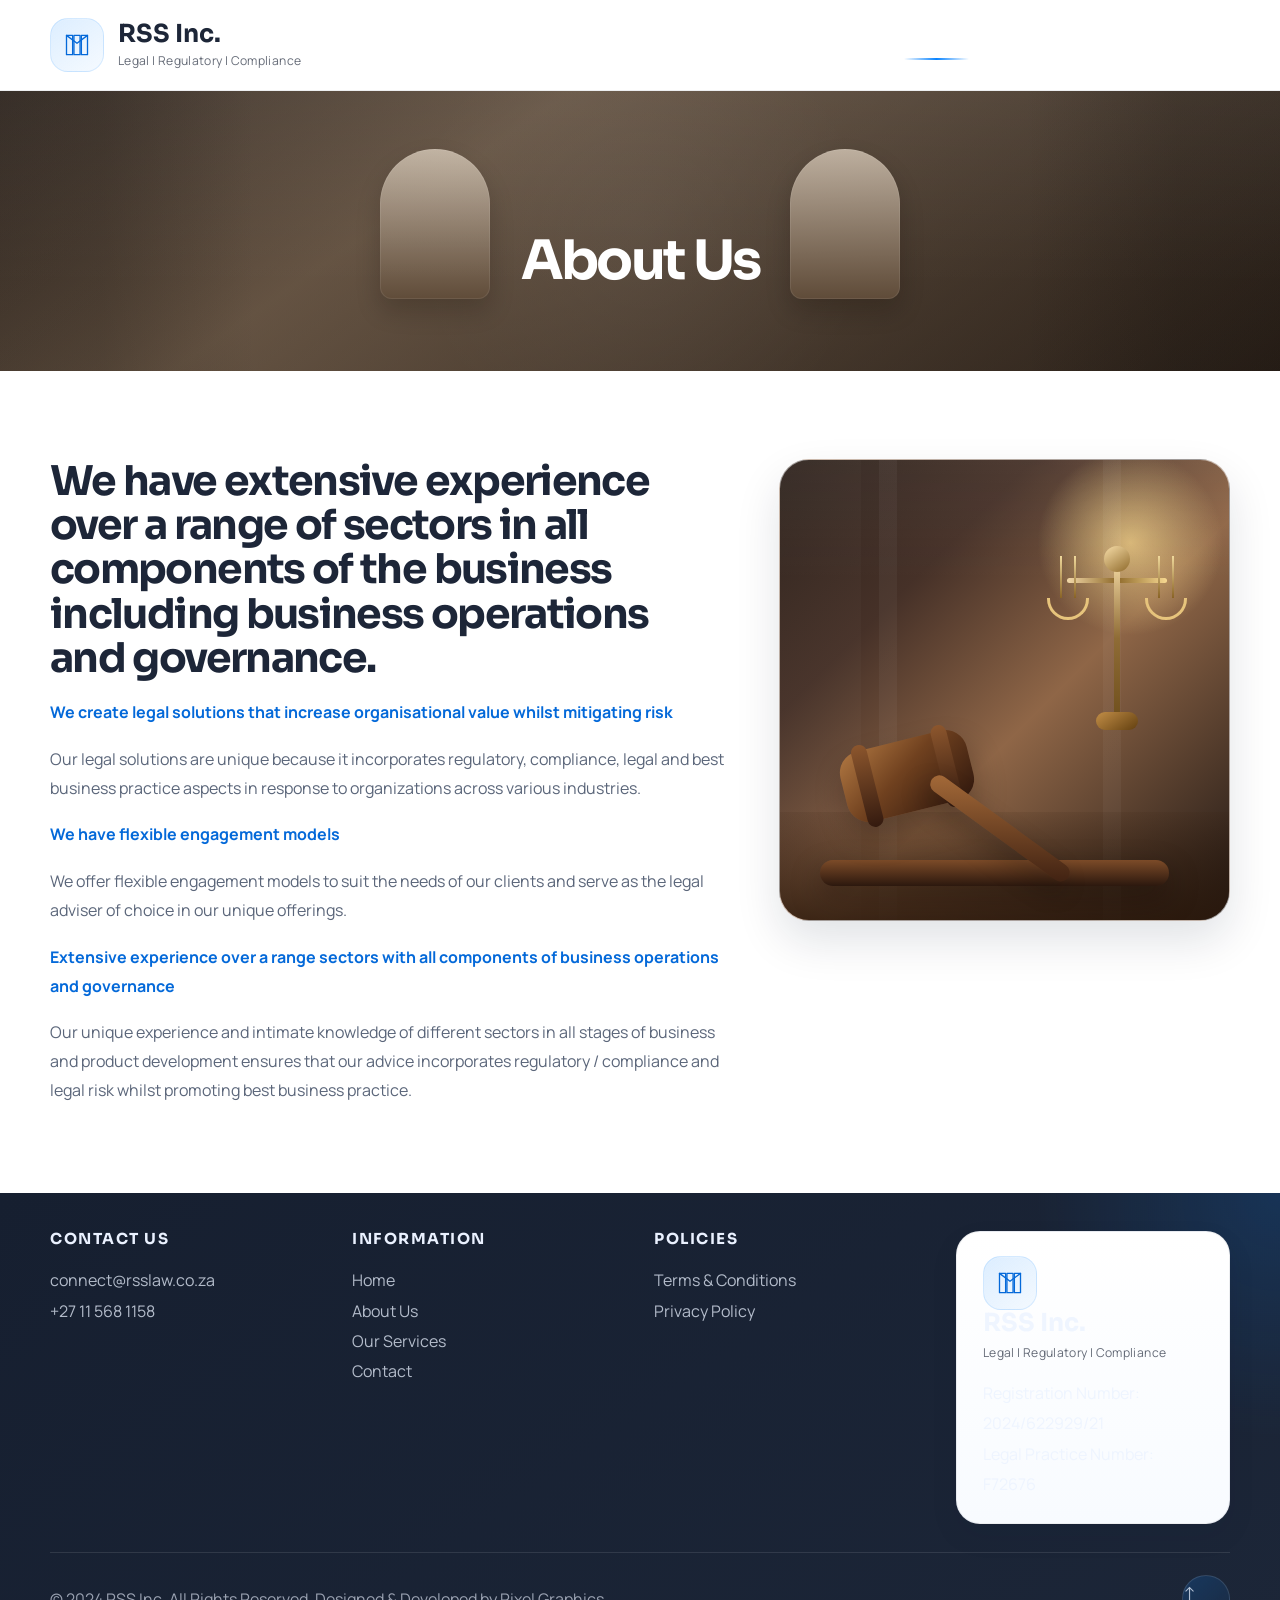
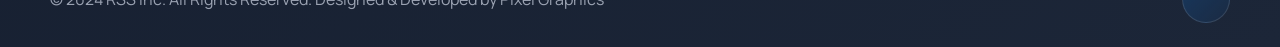
==== about.html @ 4dd11538 "Implement structure for code changes with placeholders for future updates" ====
<!DOCTYPE html>
<html lang="en">
<head>
  <meta charset="UTF-8">
  <meta name="viewport" content="width=device-width, initial-scale=1.0">
  <title>About Us | RSS Inc.</title>
  <meta name="description" content="Learn more about RSS Inc. and our experience across sectors and governance matters.">
  <link rel="preconnect" href="https://fonts.googleapis.com">
  <link rel="preconnect" href="https://fonts.gstatic.com" crossorigin>
  <link href="https://fonts.googleapis.com/css2?family=Manrope:wght@400;500;600;700;800&family=Sora:wght@400;500;600;700&display=swap" rel="stylesheet">
  <link rel="stylesheet" href="styles.css">
</head>
<body class="about-page">
  <div class="page-shell about-page-shell">
    <header class="site-header site-header-light" id="top">
      <div class="container nav-wrap">
        <a class="brand brand-dark" href="index.html" aria-label="RSS Inc. Home">
          <span class="brand-mark brand-mark-light" aria-hidden="true">
            <svg viewBox="0 0 64 64" fill="none" role="presentation">
              <path d="M8 10h14v44H8z" />
              <path d="M25 10h14v44H25z" />
              <path d="M42 10h14v44H42z" />
              <path d="M8 10l24 18 24-18" />
            </svg>
          </span>
          <span class="brand-copy">
            <strong>RSS Inc.</strong>
            <small>Legal | Regulatory | Compliance</small>
          </span>
        </a>

        <button class="nav-toggle nav-toggle-light" type="button" aria-expanded="false" aria-controls="site-nav" aria-label="Toggle navigation">
          <span></span>
          <span></span>
          <span></span>
        </button>

        <nav class="site-nav site-nav-light" id="site-nav" aria-label="Primary navigation">
          <a href="index.html">Home</a>
          <a href="about.html">About Us</a>
          <a href="services.html">Our Services</a>
          <a href="contact.html">Contact</a>
        </nav>
      </div>
    </header>

    <main>
      <section class="page-hero about-hero">
        <div class="page-hero-overlay"></div>
        <div class="container page-hero-content reveal fade-up">
          <h1>About Us</h1>
        </div>
      </section>

      <section class="about-content section">
        <div class="container about-layout">
          <div class="about-copy reveal fade-up">
            <h2>We have extensive experience over a range of sectors in all components of the business including business operations and governance.</h2>
            <p class="about-highlight">We create legal solutions that increase organisational value whilst mitigating risk</p>
            <p>Our legal solutions are unique because it incorporates regulatory, compliance, legal and best business practice aspects in response to organizations across various industries.</p>
            <p class="about-highlight">We have flexible engagement models</p>
            <p>We offer flexible engagement models to suit the needs of our clients and serve as the legal adviser of choice in our unique offerings.</p>
            <p class="about-highlight">Extensive experience over a range sectors with all components of business operations and governance</p>
            <p>Our unique experience and intimate knowledge of different sectors in all stages of business and product development ensures that our advice incorporates regulatory / compliance and legal risk whilst promoting best business practice.</p>
          </div>

          <div class="about-image-card reveal fade-left" aria-hidden="true">
            <div class="about-image-frame card">
              <div class="about-photo-visual">
                <div class="gavel-base"></div>
                <div class="gavel-head"></div>
                <div class="gavel-handle"></div>
                <div class="scales">
                  <span class="scale-bar"></span>
                  <span class="scale-stand"></span>
                  <span class="scale-pan scale-pan-left"></span>
                  <span class="scale-pan scale-pan-right"></span>
                </div>
              </div>
            </div>
          </div>
        </div>
      </section>
    </main>

    <footer class="site-footer site-footer-light">
      <div class="container footer-grid footer-grid-light">
        <div>
          <h3>CONTACT US</h3>
          <a href="mailto:connect@rsslaw.co.za">connect@rsslaw.co.za</a>
          <a href="tel:+27115681158">+27 11 568 1158</a>
        </div>

        <div>
          <h3>INFORMATION</h3>
          <a href="index.html">Home</a>
          <a href="about.html">About Us</a>
          <a href="services.html">Our Services</a>
          <a href="contact.html">Contact</a>
        </div>

        <div>
          <h3>POLICIES</h3>
          <a href="index.html">Terms &amp; Conditions</a>
          <a href="index.html">Privacy Policy</a>
        </div>

        <div class="footer-brand footer-brand-light">
          <a class="brand brand-dark footer-brandmark" href="index.html" aria-label="RSS Inc. Home">
            <span class="brand-mark brand-mark-light" aria-hidden="true">
              <svg viewBox="0 0 64 64" fill="none" role="presentation">
                <path d="M8 10h14v44H8z" />
                <path d="M25 10h14v44H25z" />
                <path d="M42 10h14v44H42z" />
                <path d="M8 10l24 18 24-18" />
              </svg>
            </span>
            <span class="brand-copy">
              <strong>RSS Inc.</strong>
              <small>Legal | Regulatory | Compliance</small>
            </span>
          </a>
          <p>Registration Number: 2024/622929/21</p>
          <p>Legal Practice Number: F72676</p>
        </div>
      </div>
      <div class="container footer-bottom footer-bottom-light">
        <p>&copy; 2024 RSS Inc. All Rights Reserved. Designed &amp; Developed by Pixel Graphics</p>
        <a class="scroll-top scroll-top-light" href="#top" aria-label="Back to top">&#8593;</a>
      </div>
    </footer>
  </div>

  <script src="script.js"></script>
</body>
</html>
---- styles.css ----
:root {
  --bg: #f6f8fc;
  --bg-soft: #ffffff;
  --surface: rgba(255, 255, 255, 0.8);
  --surface-strong: #ffffff;
  --navy: #1d2638;
  --navy-deep: #141d2c;
  --navy-soft: #2b3449;
  --blue: #0a84ff;
  --blue-strong: #0469d9;
  --blue-soft: rgba(10, 132, 255, 0.18);
  --text: #202736;
  --muted: #5b667a;
  --line: rgba(25, 42, 67, 0.12);
  --line-strong: rgba(255, 255, 255, 0.12);
  --shadow-lg: 0 32px 80px rgba(12, 23, 48, 0.18);
  --shadow-md: 0 20px 45px rgba(12, 23, 48, 0.12);
  --shadow-sm: 0 12px 28px rgba(12, 23, 48, 0.08);
  --radius-xl: 32px;
  --radius-lg: 24px;
  --radius-md: 18px;
  --radius-sm: 14px;
  --container: min(1180px, calc(100vw - 48px));
  --transition: 280ms ease;
}

* {
  box-sizing: border-box;
}

html {
  scroll-behavior: smooth;
}

body {
  margin: 0;
  min-width: 320px;
  font-family: "Manrope", sans-serif;
  color: var(--text);
  background:
    radial-gradient(circle at top left, rgba(10, 132, 255, 0.12), transparent 28%),
    linear-gradient(180deg, #f7f9fe 0%, #eef3fa 100%);
}

body.about-page {
  background: #ffffff;
}

body.services-page {
  background: linear-gradient(180deg, #f6f8fc 0%, #ffffff 22%, #f6f8fc 100%);
}

body.contact-page {
  background: linear-gradient(180deg, #f4f6fb 0%, #eef2f8 100%);
}

a {
  color: inherit;
  text-decoration: none;
}

button,
input,
textarea {
  font: inherit;
}

img,
svg {
  display: block;
  max-width: 100%;
}

.page-shell {
  overflow: clip;
}

.container {
  width: var(--container);
  margin: 0 auto;
}

.section {
  position: relative;
  padding: 110px 0;
}

.section-dark {
  color: #f2f6ff;
  background:
    radial-gradient(circle at top right, rgba(10, 132, 255, 0.18), transparent 24%),
    linear-gradient(145deg, #20293c 0%, #2b3549 55%, #232d40 100%);
}

.section-tag,
.eyebrow,
.panel-label {
  display: inline-flex;
  align-items: center;
  gap: 10px;
  padding: 8px 14px;
  border-radius: 999px;
  font-size: 0.78rem;
  font-weight: 700;
  letter-spacing: 0.12em;
  text-transform: uppercase;
}

.section-tag,
.eyebrow {
  color: var(--blue-strong);
  background: rgba(10, 132, 255, 0.09);
  border: 1px solid rgba(10, 132, 255, 0.16);
}

.panel-label {
  color: #dce9ff;
  background: rgba(255, 255, 255, 0.1);
  border: 1px solid rgba(255, 255, 255, 0.18);
}

h1,
h2,
h3,
.brand strong {
  margin: 0;
  font-family: "Sora", sans-serif;
  line-height: 1.08;
}

h1 {
  font-size: clamp(3rem, 6vw, 5.4rem);
  letter-spacing: -0.05em;
}

h2 {
  font-size: clamp(2.2rem, 4vw, 3.5rem);
  letter-spacing: -0.04em;
}

h3 {
  font-size: 1.12rem;
}

p {
  margin: 0;
  color: var(--muted);
  line-height: 1.8;
}

.site-header {
  position: sticky;
  top: 0;
  z-index: 30;
  padding: 18px 0;
  backdrop-filter: blur(20px);
  background: rgba(12, 18, 31, 0.52);
  border-bottom: 1px solid rgba(255, 255, 255, 0.08);
}

.site-header.is-scrolled {
  background: rgba(12, 18, 31, 0.82);
  box-shadow: 0 18px 42px rgba(6, 12, 24, 0.28);
}

.site-header-light {
  background: rgba(255, 255, 255, 0.94);
  border-bottom: 1px solid rgba(25, 42, 67, 0.08);
}

.site-header-light.is-scrolled {
  background: rgba(255, 255, 255, 0.98);
  box-shadow: 0 18px 42px rgba(12, 23, 48, 0.1);
}

.nav-wrap {
  display: flex;
  align-items: center;
  justify-content: space-between;
  gap: 28px;
}

.brand {
  display: inline-flex;
  align-items: center;
  gap: 14px;
  color: #fff;
}

.brand-dark {
  color: var(--navy);
}

.brand-mark {
  display: inline-flex;
  align-items: center;
  justify-content: center;
  width: 54px;
  height: 54px;
  border-radius: 18px;
  background: linear-gradient(145deg, rgba(255, 255, 255, 0.18), rgba(255, 255, 255, 0.06));
  border: 1px solid rgba(255, 255, 255, 0.18);
  box-shadow: inset 0 1px 0 rgba(255, 255, 255, 0.12);
}

.brand-mark svg {
  width: 28px;
  height: 28px;
}

.brand-mark svg path {
  fill: none;
  stroke: #fff;
  stroke-width: 3;
  stroke-linejoin: round;
  stroke-linecap: round;
}

.brand-mark-light {
  background: linear-gradient(145deg, rgba(10, 132, 255, 0.14), rgba(10, 132, 255, 0.04));
  border: 1px solid rgba(10, 132, 255, 0.12);
}

.brand-mark-light svg path {
  stroke: var(--blue-strong);
}

.brand-copy {
  display: grid;
  gap: 4px;
}

.brand-copy strong {
  font-size: 1.55rem;
}

.brand-copy small {
  font-size: 0.76rem;
  color: rgba(255, 255, 255, 0.78);
  letter-spacing: 0.03em;
}

.brand-dark .brand-copy small {
  color: rgba(29, 38, 56, 0.68);
}

.site-nav {
  display: flex;
  align-items: center;
  gap: 10px;
}

.site-nav-light a {
  color: rgba(29, 38, 56, 0.82);
}

.site-nav-light a:hover,
.site-nav-light a:focus-visible,
.site-nav-light a.is-active {
  color: var(--navy);
  background: rgba(10, 132, 255, 0.08);
}

.site-nav a {
  position: relative;
  padding: 12px 18px;
  border-radius: 999px;
  color: rgba(255, 255, 255, 0.82);
  font-size: 0.96rem;
  font-weight: 600;
  transition: color var(--transition), background var(--transition), transform var(--transition);
}

.site-nav a::after {
  content: "";
  position: absolute;
  inset: auto 18px 8px;
  height: 2px;
  border-radius: 999px;
  background: linear-gradient(90deg, transparent, var(--blue), transparent);
  transform: scaleX(0);
  transform-origin: center;
  transition: transform var(--transition);
}

.site-nav a:hover,
.site-nav a:focus-visible,
.site-nav a.is-active {
  color: #fff;
  background: rgba(255, 255, 255, 0.07);
}

.site-nav a:hover::after,
.site-nav a:focus-visible::after,
.site-nav a.is-active::after {
  transform: scaleX(1);
}

.nav-toggle {
  display: none;
  width: 52px;
  height: 52px;
  padding: 0;
  border: 0;
  border-radius: 16px;
  background: rgba(255, 255, 255, 0.08);
  cursor: pointer;
}

.nav-toggle span {
  display: block;
  width: 22px;
  height: 2px;
  margin: 5px auto;
  border-radius: 999px;
  background: #fff;
  transition: transform var(--transition), opacity var(--transition);
}

.nav-toggle-light {
  background: rgba(10, 132, 255, 0.08);
}

.nav-toggle-light span {
  background: var(--navy);
}

.hero {
  min-height: 100svh;
  display: flex;
  align-items: center;
  color: #fff;
  background:
    linear-gradient(115deg, rgba(17, 24, 39, 0.94) 0%, rgba(26, 40, 62, 0.82) 42%, rgba(11, 16, 29, 0.7) 100%),
    radial-gradient(circle at 20% 20%, rgba(10, 132, 255, 0.28), transparent 26%),
    linear-gradient(135deg, #1c2638 0%, #34415a 60%, #151e2e 100%);
}

.hero-backdrop {
  position: absolute;
  inset: 0;
  overflow: hidden;
}

.orb,
.grid-glow {
  position: absolute;
  border-radius: 999px;
  filter: blur(20px);
  pointer-events: none;
}

.orb-one {
  width: 420px;
  height: 420px;
  top: 8%;
  right: 4%;
  background: radial-gradient(circle, rgba(10, 132, 255, 0.32), transparent 70%);
  animation: float 14s ease-in-out infinite;
}

.orb-two {
  width: 260px;
  height: 260px;
  bottom: 10%;
  left: 6%;
  background: radial-gradient(circle, rgba(255, 255, 255, 0.12), transparent 70%);
  animation: float 18s ease-in-out infinite reverse;
}

.grid-glow {
  inset: auto -5% -18% 30%;
  width: 52vw;
  height: 52vw;
  background:
    linear-gradient(rgba(255, 255, 255, 0.06) 1px, transparent 1px),
    linear-gradient(90deg, rgba(255, 255, 255, 0.06) 1px, transparent 1px);
  background-size: 28px 28px;
  mask-image: radial-gradient(circle at center, black 36%, transparent 74%);
  opacity: 0.38;
  animation: drift 22s linear infinite;
}

.hero-grid {
  position: relative;
  z-index: 1;
  display: grid;
  grid-template-columns: minmax(0, 1.12fr) minmax(300px, 0.88fr);
  align-items: center;
  gap: 56px;
}

.hero-copy {
  max-width: 700px;
}

.hero-copy h1 {
  margin-top: 22px;
}

.hero-copy h1 span,
.section-copy h2 span,
.section-heading h2 span,
.contact-copy h2 span {
  color: #43a5ff;
}

.hero-copy p {
  margin-top: 26px;
  max-width: 640px;
  color: rgba(240, 245, 255, 0.82);
  font-size: 1.05rem;
}

.hero-actions {
  display: flex;
  flex-wrap: wrap;
  gap: 14px;
  margin-top: 34px;
}

.button {
  display: inline-flex;
  align-items: center;
  justify-content: center;
  min-height: 54px;
  padding: 0 24px;
  border-radius: 16px;
  border: 1px solid transparent;
  font-size: 0.96rem;
  font-weight: 700;
  cursor: pointer;
  transition: transform var(--transition), box-shadow var(--transition), border-color var(--transition), background var(--transition), color var(--transition);
}

.button:hover,
.button:focus-visible {
  transform: translateY(-2px);
}

.button-primary {
  color: #fff;
  background: linear-gradient(135deg, #0a84ff 0%, #0d6ddb 100%);
  box-shadow: 0 18px 40px rgba(10, 132, 255, 0.32);
}

.button-primary:hover,
.button-primary:focus-visible {
  box-shadow: 0 24px 52px rgba(10, 132, 255, 0.4);
}

.button-secondary {
  color: #fff;
  background: rgba(255, 255, 255, 0.06);
  border-color: rgba(255, 255, 255, 0.18);
  backdrop-filter: blur(12px);
}

.button-secondary:hover,
.button-secondary:focus-visible {
  background: rgba(255, 255, 255, 0.1);
}

.card {
  border-radius: var(--radius-lg);
  background: var(--surface-strong);
  border: 1px solid rgba(255, 255, 255, 0.55);
  box-shadow: var(--shadow-md);
}

.card-glass {
  background: linear-gradient(180deg, rgba(255, 255, 255, 0.16), rgba(255, 255, 255, 0.08));
  border-color: rgba(255, 255, 255, 0.14);
  backdrop-filter: blur(16px);
  box-shadow: var(--shadow-lg);
}

.hero-panel {
  position: relative;
}

.hero-panel::before,
.hero-panel::after {
  content: "";
  position: absolute;
  border-radius: var(--radius-xl);
  z-index: -1;
}

.hero-panel::before {
  inset: -18px auto auto -18px;
  width: 72%;
  height: 82%;
  background: linear-gradient(160deg, rgba(255, 255, 255, 0.08), rgba(10, 132, 255, 0.22));
}

.hero-panel::after {
  inset: auto -12px -18px auto;
  width: 64%;
  height: 72%;
  background: linear-gradient(160deg, rgba(10, 132, 255, 0.24), rgba(255, 255, 255, 0.06));
}

.hero-card {
  padding: 36px;
}

.hero-card h2 {
  margin-top: 18px;
  font-size: clamp(1.9rem, 3vw, 2.5rem);
  color: #fff;
}

.hero-card p {
  margin-top: 16px;
  color: rgba(237, 244, 255, 0.8);
}

.hero-stats {
  display: grid;
  grid-template-columns: repeat(2, minmax(0, 1fr));
  gap: 14px;
  margin-top: 28px;
}

.hero-stats div {
  padding: 18px;
  border-radius: 18px;
  background: rgba(255, 255, 255, 0.08);
  border: 1px solid rgba(255, 255, 255, 0.1);
}

.hero-stats strong {
  display: block;
  font-size: 1.2rem;
  color: #fff;
}

.hero-stats span {
  display: block;
  margin-top: 8px;
  color: rgba(237, 244, 255, 0.72);
  font-size: 0.95rem;
}

.split-layout,
.contact-grid {
  display: grid;
  grid-template-columns: minmax(0, 1fr) minmax(320px, 0.9fr);
  gap: 54px;
  align-items: center;
}

.section-copy,
.contact-copy {
  display: grid;
  gap: 24px;
}

.statue-frame {
  position: relative;
  min-height: 620px;
  overflow: hidden;
  background:
    radial-gradient(circle at top left, rgba(10, 132, 255, 0.16), transparent 30%),
    linear-gradient(145deg, #fdfefe 0%, #edf2fb 100%);
}

.statue-frame::before {
  content: "";
  position: absolute;
  inset: 24px;
  border-radius: 26px;
  border: 1px solid rgba(10, 132, 255, 0.12);
}

.statue-art {
  position: absolute;
  inset: 30px 24px 0;
  display: flex;
  align-items: end;
  justify-content: center;
}

.statue-art svg {
  width: min(100%, 390px);
  filter: drop-shadow(0 18px 32px rgba(29, 38, 56, 0.14));
}

.section-heading {
  display: grid;
  gap: 18px;
  max-width: 840px;
  margin-bottom: 46px;
}

.section-heading p {
  color: rgba(242, 246, 255, 0.78);
  max-width: 900px;
}

.practice-grid {
  display: grid;
  grid-template-columns: repeat(4, minmax(0, 1fr));
  gap: 22px;
}

.practice-card {
  display: grid;
  gap: 16px;
  padding: 28px;
  min-height: 100%;
  color: #eef3ff;
  background: linear-gradient(180deg, rgba(255, 255, 255, 0.06), rgba(255, 255, 255, 0.03));
  border-color: rgba(255, 255, 255, 0.08);
}

.practice-card:hover,
.practice-card:focus-within {
  transform: translateY(-6px);
  box-shadow: 0 28px 48px rgba(8, 14, 28, 0.22);
  border-color: rgba(67, 165, 255, 0.3);
}

.icon-wrap {
  display: inline-flex;
  align-items: center;
  justify-content: center;
  width: 58px;
  height: 58px;
  border-radius: 18px;
  color: #2ba2ff;
  background: linear-gradient(145deg, rgba(10, 132, 255, 0.2), rgba(10, 132, 255, 0.08));
  border: 1px solid rgba(10, 132, 255, 0.24);
  box-shadow: inset 0 1px 0 rgba(255, 255, 255, 0.08);
}

.icon-wrap svg {
  width: 28px;
  height: 28px;
}

.icon-wrap svg path,
.icon-wrap svg circle {
  fill: none;
  stroke: currentColor;
  stroke-width: 1.8;
  stroke-linecap: round;
  stroke-linejoin: round;
}

.practice-card p {
  color: rgba(229, 236, 250, 0.72);
}

.practice-card a {
  width: fit-content;
  margin-top: auto;
  padding: 10px 14px;
  border-radius: 12px;
  border: 1px solid rgba(255, 255, 255, 0.12);
  color: #fff;
  font-weight: 700;
  transition: background var(--transition), border-color var(--transition), transform var(--transition);
}

.practice-card a:hover,
.practice-card a:focus-visible {
  background: rgba(255, 255, 255, 0.08);
  border-color: rgba(67, 165, 255, 0.38);
  transform: translateY(-1px);
}

.section-action {
  display: flex;
  justify-content: center;
  margin-top: 42px;
}

.contact {
  background:
    radial-gradient(circle at right top, rgba(10, 132, 255, 0.1), transparent 26%),
    linear-gradient(180deg, #f7f9fe 0%, #eef3fa 100%);
}

.page-hero {
  position: relative;
  display: grid;
  place-items: center;
  min-height: 280px;
  padding: 140px 0 80px;
  overflow: hidden;
}

.about-hero {
  background:
    linear-gradient(180deg, rgba(26, 20, 15, 0.36), rgba(26, 20, 15, 0.36)),
    radial-gradient(circle at center, rgba(255, 255, 255, 0.08), transparent 35%),
    linear-gradient(145deg, #473a31 0%, #8e765f 34%, #32261d 100%);
}

.about-hero::before,
.about-hero::after {
  content: "";
  position: absolute;
  top: 58px;
  width: 110px;
  height: 150px;
  border-radius: 55px 55px 12px 12px;
  background: linear-gradient(180deg, rgba(215, 201, 184, 0.8), rgba(96, 76, 57, 0.96));
  box-shadow: inset 0 0 0 1px rgba(255, 255, 255, 0.08), 0 12px 24px rgba(14, 8, 3, 0.2);
}

.about-hero::before {
  left: calc(50% - 260px);
}

.about-hero::after {
  right: calc(50% - 260px);
}

.page-hero-overlay {
  position: absolute;
  inset: 0;
  background:
    linear-gradient(90deg, rgba(15, 12, 10, 0.18) 8%, transparent 20%, transparent 80%, rgba(15, 12, 10, 0.18) 92%),
    linear-gradient(180deg, rgba(255, 255, 255, 0.05), transparent 70%);
}

.page-hero-content {
  position: relative;
  z-index: 1;
  text-align: center;
}

.page-hero-content h1 {
  font-size: clamp(2.3rem, 5vw, 3.4rem);
  color: #ffffff;
}

.about-content {
  background: #ffffff;
  padding-top: 88px;
  padding-bottom: 88px;
}

.about-layout {
  display: grid;
  grid-template-columns: minmax(0, 1.2fr) minmax(320px, 0.8fr);
  gap: 52px;
  align-items: start;
}

.about-copy {
  display: grid;
  gap: 18px;
  max-width: 760px;
}

.about-copy h2 {
  font-size: clamp(2rem, 3.2vw, 3rem);
  color: var(--navy);
}

.about-highlight {
  color: var(--blue-strong);
  font-weight: 700;
}

.about-image-frame {
  overflow: hidden;
  border-radius: 30px;
  min-height: 460px;
  background:
    radial-gradient(circle at 78% 18%, rgba(255, 223, 144, 0.7), transparent 18%),
    linear-gradient(135deg, #2b201a 0%, #463128 28%, #8f6647 56%, #1f1714 100%);
}

.about-photo-visual {
  position: relative;
  height: 100%;
  min-height: 460px;
  background:
    linear-gradient(180deg, rgba(255, 255, 255, 0.05), transparent 26%),
    linear-gradient(90deg, rgba(255, 255, 255, 0.02) 0 18%, transparent 18% 22%, rgba(255, 255, 255, 0.04) 22% 26%, transparent 26% 72%, rgba(255, 255, 255, 0.04) 72% 76%, transparent 76% 100%);
}

.about-photo-visual::before {
  content: "";
  position: absolute;
  inset: auto 0 0;
  height: 108px;
  background: linear-gradient(180deg, rgba(58, 35, 18, 0.12), rgba(43, 24, 11, 0.82));
}

.gavel-base,
.gavel-head,
.gavel-handle,
.scale-bar,
.scale-stand,
.scale-pan {
  position: absolute;
}

.gavel-base {
  left: 40px;
  right: 60px;
  bottom: 34px;
  height: 26px;
  border-radius: 999px;
  background: linear-gradient(180deg, #7c4b28, #2c180e);
  box-shadow: 0 12px 30px rgba(14, 7, 4, 0.34);
}

.gavel-head {
  left: 62px;
  bottom: 108px;
  width: 130px;
  height: 72px;
  border-radius: 22px;
  transform: rotate(-14deg);
  background: linear-gradient(145deg, #b17842 0%, #70411f 45%, #2f170d 100%);
  box-shadow: 0 16px 30px rgba(18, 10, 6, 0.3);
}

.gavel-head::before,
.gavel-head::after {
  content: "";
  position: absolute;
  top: -6px;
  bottom: -6px;
  width: 16px;
  border-radius: 12px;
  background: linear-gradient(180deg, #8c562d, #341a0f);
}

.gavel-head::before {
  left: 16px;
}

.gavel-head::after {
  right: 16px;
}

.gavel-handle {
  left: 152px;
  bottom: 132px;
  width: 168px;
  height: 18px;
  border-radius: 999px;
  transform: rotate(36deg);
  transform-origin: left center;
  background: linear-gradient(145deg, #a66b39, #3e2011);
  box-shadow: 0 12px 24px rgba(18, 10, 6, 0.28);
}

.scales {
  position: absolute;
  right: 42px;
  top: 78px;
  width: 140px;
  height: 240px;
}

.scale-bar {
  left: 20px;
  top: 40px;
  width: 100px;
  height: 5px;
  border-radius: 999px;
  background: linear-gradient(90deg, #f2d8a8, #8f6a2b, #f7d891);
}

.scale-stand {
  left: 67px;
  top: 20px;
  width: 6px;
  height: 160px;
  border-radius: 999px;
  background: linear-gradient(180deg, #f7dda7, #8f6c36, #70501d);
}

.scale-stand::before {
  content: "";
  position: absolute;
  left: -10px;
  top: -12px;
  width: 26px;
  height: 26px;
  border-radius: 50%;
  background: linear-gradient(145deg, #f7dda8, #8f6a2b);
}

.scale-stand::after {
  content: "";
  position: absolute;
  left: -18px;
  bottom: -12px;
  width: 42px;
  height: 18px;
  border-radius: 999px;
  background: linear-gradient(145deg, #c28e47, #634010);
}

.scale-pan {
  top: 60px;
  width: 42px;
  height: 22px;
  border: 3px solid #e7c47c;
  border-top: 0;
  border-radius: 0 0 50px 50px;
}

.scale-pan::before,
.scale-pan::after {
  content: "";
  position: absolute;
  top: -42px;
  width: 2px;
  height: 42px;
  background: linear-gradient(180deg, #f0d99c, #896325);
}

.scale-pan-left {
  left: 0;
}

.scale-pan-left::before {
  left: 10px;
}

.scale-pan-left::after {
  right: 10px;
}

.scale-pan-right {
  right: 0;
}

.scale-pan-right::before {
  left: 10px;
}

.scale-pan-right::after {
  right: 10px;
}

.site-footer-light {
  color: var(--navy);
  background: #ffffff;
}

.footer-grid-light {
  border-bottom: 1px solid rgba(25, 42, 67, 0.08);
}

.site-footer-light a,
.site-footer-light p {
  color: rgba(29, 38, 56, 0.74);
}

.site-footer-light a:hover,
.site-footer-light a:focus-visible {
  color: var(--navy);
}

.footer-brand-light {
  padding: 24px 26px;
  border-radius: 24px;
  background: linear-gradient(180deg, #ffffff 0%, #f8fbff 100%);
  border: 1px solid rgba(25, 42, 67, 0.08);
  box-shadow: var(--shadow-sm);
}

.footer-bottom-light p {
  color: rgba(29, 38, 56, 0.6);
}

.scroll-top-light {
  color: var(--navy);
  border-color: rgba(25, 42, 67, 0.08);
}

.services-hero {
  background:
    linear-gradient(180deg, rgba(16, 22, 35, 0.68), rgba(16, 22, 35, 0.46)),
    radial-gradient(circle at 20% 30%, rgba(10, 132, 255, 0.18), transparent 26%),
    linear-gradient(135deg, #1f2b3f 0%, #3c4960 50%, #cbd3de 100%);
}

.contact-hero {
  min-height: 220px;
  padding: 126px 0 48px;
  background:
    linear-gradient(180deg, rgba(18, 13, 9, 0.42), rgba(18, 13, 9, 0.42)),
    radial-gradient(circle at 30% 20%, rgba(255, 186, 108, 0.22), transparent 22%),
    linear-gradient(135deg, #5d341f 0%, #9d6b43 42%, #2a1a12 100%);
}

.contact-hero::before {
  content: "";
  position: absolute;
  left: 12%;
  top: 14px;
  width: 56%;
  height: 86px;
  border-radius: 999px;
  transform: rotate(-11deg);
  background: linear-gradient(180deg, rgba(58, 33, 18, 0.92), rgba(25, 14, 10, 0.92));
  box-shadow: 0 18px 34px rgba(0, 0, 0, 0.22);
}

.contact-hero::after {
  content: "";
  position: absolute;
  left: 34%;
  top: 6px;
  width: 110px;
  height: 110px;
  border-radius: 26px;
  transform: rotate(12deg);
  background: linear-gradient(145deg, #b77a43 0%, #744321 45%, #2c170d 100%);
  box-shadow: 0 18px 40px rgba(0, 0, 0, 0.26);
}

.services-hero .page-hero-content {
  display: grid;
  gap: 16px;
  justify-items: center;
}

.services-hero .page-hero-content p {
  max-width: 760px;
  color: rgba(255, 255, 255, 0.84);
}

.services-content {
  padding-top: 84px;
}

.contact-page-content {
  padding-top: 72px;
}

.contact-page-grid {
  display: grid;
  grid-template-columns: minmax(0, 0.95fr) minmax(320px, 1.05fr);
  gap: 30px;
  align-items: start;
}

.contact-page-form,
.contact-page-side {
  display: grid;
  gap: 18px;
}

.contact-page-heading h2,
.contact-page-card h2 {
  font-size: clamp(2rem, 3vw, 2.8rem);
  color: var(--navy);
}

.contact-page-heading h2 span,
.contact-page-card h2 span {
  color: var(--blue-strong);
}

.contact-form-card,
.contact-page-card {
  padding: 28px;
  border: 1px solid rgba(25, 42, 67, 0.08);
  box-shadow: 0 20px 48px rgba(12, 23, 48, 0.08);
}

.contact-page-card {
  display: grid;
  gap: 22px;
}

.contact-list-dense {
  gap: 16px;
}

.contact-list-dense li {
  grid-template-columns: 46px 1fr;
}

.map-card {
  overflow: hidden;
  border-radius: 22px;
  border: 1px solid rgba(25, 42, 67, 0.08);
  background: linear-gradient(180deg, #ffffff 0%, #f7f9fc 100%);
  box-shadow: inset 0 1px 0 rgba(255, 255, 255, 0.4);
}

.map-card iframe {
  display: block;
  width: 100%;
  min-height: 280px;
  border: 0;
}

.services-layout {
  display: grid;
  grid-template-columns: minmax(0, 1.18fr) minmax(280px, 0.42fr);
  gap: 30px;
  align-items: start;
}

.services-main {
  display: grid;
  gap: 24px;
}

.service-intro-card {
  padding: 34px;
  border: 1px solid rgba(25, 42, 67, 0.08);
  box-shadow: 0 22px 50px rgba(12, 23, 48, 0.08);
}

.service-title-row {
  display: flex;
  align-items: center;
  gap: 16px;
  margin-bottom: 18px;
}

.service-badge {
  display: inline-flex;
  align-items: center;
  justify-content: center;
  width: 46px;
  height: 46px;
  border-radius: 50%;
  background: linear-gradient(135deg, var(--navy) 0%, #485267 100%);
  color: #fff;
  font-weight: 800;
  box-shadow: 0 14px 24px rgba(29, 38, 56, 0.24);
}

.service-intro-card h2,
.service-band h3 {
  color: var(--blue-strong);
}

.service-intro-copy {
  display: grid;
  gap: 16px;
}

.service-bullets {
  display: grid;
  gap: 10px;
  margin: 0;
  padding-left: 20px;
  color: var(--muted);
  line-height: 1.7;
}

.service-bullets.compact {
  gap: 8px;
}

.service-band {
  position: relative;
  display: grid;
  grid-template-columns: 72px minmax(0, 1fr);
  gap: 22px;
  padding: 30px 30px 30px 24px;
  border-radius: 28px;
  background: linear-gradient(180deg, #ffffff 0%, #fbfcff 100%);
  border: 1px solid rgba(25, 42, 67, 0.08);
  box-shadow: 0 18px 40px rgba(12, 23, 48, 0.06);
  overflow: hidden;
}

.service-band::after {
  content: "";
  position: absolute;
  right: -26px;
  bottom: -26px;
  width: 120px;
  height: 120px;
  border-radius: 36px;
  background: radial-gradient(circle, rgba(10, 132, 255, 0.12), transparent 68%);
}

.service-band-muted {
  background: linear-gradient(180deg, #f7f8fb 0%, #eef2f8 100%);
}

.service-band-icon {
  display: inline-flex;
  align-items: center;
  justify-content: center;
  width: 54px;
  height: 54px;
  border-radius: 18px;
  background: linear-gradient(135deg, var(--navy) 0%, #4c566d 100%);
  color: #ffffff;
  font-size: 1.25rem;
  box-shadow: 0 14px 26px rgba(29, 38, 56, 0.18);
}

.service-band-icon-light {
  background: linear-gradient(135deg, var(--blue) 0%, var(--blue-strong) 100%);
}

.service-band-copy {
  position: relative;
  z-index: 1;
  display: grid;
  gap: 14px;
}

.service-band-copy h3 {
  font-size: clamp(1.3rem, 2.2vw, 1.65rem);
}

.services-sidebar {
  position: sticky;
  top: 112px;
  display: grid;
  gap: 16px;
}

.sidebar-card {
  padding: 24px;
  border-radius: 22px;
  background: linear-gradient(180deg, #2a3347 0%, #212a3c 100%);
  border: 1px solid rgba(255, 255, 255, 0.08);
}

.sidebar-card h4 {
  margin: 0 0 14px;
  font-family: "Sora", sans-serif;
  color: #ffffff;
  font-size: 0.98rem;
}

.sidebar-card a {
  display: block;
  color: rgba(237, 244, 255, 0.76);
  line-height: 1.8;
  font-size: 0.95rem;
  transition: color var(--transition), transform var(--transition);
}

.sidebar-card a:hover,
.sidebar-card a:focus-visible {
  color: #ffffff;
  transform: translateX(2px);
}

.sidebar-list-card a {
  position: relative;
  padding-left: 14px;
}

.sidebar-list-card a::before {
  content: "";
  position: absolute;
  left: 0;
  top: 0.78em;
  width: 6px;
  height: 6px;
  border-radius: 50%;
  background: var(--blue);
}

.contact-panel,
.form-card {
  padding: 34px;
}

.contact-panel {
  margin-top: 10px;
}

.contact-panel h3,
.form-card h3 {
  margin-bottom: 20px;
}

.contact-list {
  display: grid;
  gap: 18px;
  margin: 0;
  padding: 0;
  list-style: none;
}

.contact-list li {
  display: grid;
  grid-template-columns: 52px 1fr;
  gap: 14px;
  align-items: start;
}

.contact-icon {
  display: inline-flex;
  align-items: center;
  justify-content: center;
  width: 52px;
  height: 52px;
  border-radius: 16px;
  color: var(--blue-strong);
  background: linear-gradient(145deg, rgba(10, 132, 255, 0.14), rgba(10, 132, 255, 0.05));
  border: 1px solid rgba(10, 132, 255, 0.14);
}

.contact-icon svg {
  width: 24px;
  height: 24px;
}

.contact-icon svg path,
.contact-icon svg circle {
  fill: none;
  stroke: currentColor;
  stroke-width: 1.8;
  stroke-linecap: round;
  stroke-linejoin: round;
}

.contact-form {
  display: grid;
  gap: 18px;
}

.field-grid {
  display: grid;
  gap: 18px;
}

.two-col {
  grid-template-columns: repeat(2, minmax(0, 1fr));
}

label {
  display: grid;
  gap: 10px;
}

label span {
  font-weight: 700;
  color: var(--navy);
}

label em,
.assistive-copy em {
  color: #dd1e1e;
  font-style: normal;
}

.assistive-copy {
  font-size: 0.95rem;
}

input,
textarea {
  width: 100%;
  border: 1px solid rgba(25, 42, 67, 0.12);
  border-radius: 16px;
  background: linear-gradient(180deg, #fff 0%, #fbfcfe 100%);
  color: var(--text);
  padding: 15px 16px;
  outline: none;
  transition: border-color var(--transition), box-shadow var(--transition), transform var(--transition);
}

input:focus,
textarea:focus {
  border-color: rgba(10, 132, 255, 0.48);
  box-shadow: 0 0 0 5px rgba(10, 132, 255, 0.1);
}

textarea {
  resize: vertical;
}

.captcha-shell {
  display: flex;
  align-items: center;
  justify-content: space-between;
  gap: 18px;
  padding: 16px 18px;
  border-radius: 18px;
  background: rgba(246, 248, 252, 0.94);
  border: 1px solid rgba(25, 42, 67, 0.08);
}

.captcha-box {
  display: flex;
  align-items: center;
  gap: 12px;
}

.captcha-box input {
  width: 20px;
  height: 20px;
  margin: 0;
}

.captcha-badge {
  font-size: 0.85rem;
  font-weight: 700;
  color: var(--muted);
}

.site-footer {
  padding: 38px 0 24px;
  color: #eaf1ff;
  background:
    radial-gradient(circle at top right, rgba(10, 132, 255, 0.16), transparent 18%),
    linear-gradient(145deg, #161f30 0%, #1c2638 100%);
}

.footer-grid {
  display: grid;
  grid-template-columns: repeat(4, minmax(0, 1fr));
  gap: 28px;
  padding-bottom: 28px;
  border-bottom: 1px solid rgba(255, 255, 255, 0.1);
}

.site-footer h3 {
  margin-bottom: 18px;
  font-size: 0.95rem;
  letter-spacing: 0.1em;
}

.site-footer a,
.site-footer p {
  display: block;
  color: rgba(234, 241, 255, 0.74);
  line-height: 1.9;
}

.site-footer a:hover,
.site-footer a:focus-visible {
  color: #fff;
}

.footer-brand {
  justify-self: end;
}

.footer-brand .brand {
  margin-bottom: 14px;
}

.footer-bottom {
  display: flex;
  align-items: center;
  justify-content: space-between;
  gap: 18px;
  padding-top: 22px;
}

.footer-bottom p {
  color: rgba(234, 241, 255, 0.62);
}

.scroll-top {
  display: inline-flex;
  align-items: center;
  justify-content: center;
  width: 48px;
  height: 48px;
  border-radius: 50%;
  background: linear-gradient(135deg, rgba(10, 132, 255, 0.2), rgba(10, 132, 255, 0.06));
  border: 1px solid rgba(255, 255, 255, 0.12);
  color: #fff;
  font-size: 1.15rem;
}

.reveal {
  opacity: 0;
  transform: translateY(22px);
  transition: opacity 700ms ease, transform 700ms ease;
  transition-delay: var(--delay, 0s);
}

.reveal.fade-left {
  transform: translateX(30px);
}

.reveal.fade-right {
  transform: translateX(-30px);
}

.reveal.is-visible {
  opacity: 1;
  transform: translate(0, 0);
}

@keyframes float {
  0%,
  100% {
    transform: translate3d(0, 0, 0);
  }
  50% {
    transform: translate3d(0, -22px, 0);
  }
}

@keyframes drift {
  0% {
    transform: translate3d(0, 0, 0) rotate(0deg);
  }
  50% {
    transform: translate3d(-14px, 10px, 0) rotate(2deg);
  }
  100% {
    transform: translate3d(0, 0, 0) rotate(0deg);
  }
}

@media (max-width: 1180px) {
  .practice-grid {
    grid-template-columns: repeat(3, minmax(0, 1fr));
  }

  .hero-grid,
  .split-layout,
  .contact-grid,
  .footer-grid {
    grid-template-columns: repeat(2, minmax(0, 1fr));
  }

  .about-layout {
    grid-template-columns: minmax(0, 1fr) minmax(300px, 0.82fr);
  }

  .services-layout {
    grid-template-columns: minmax(0, 1fr) 300px;
  }

  .contact-page-grid {
    grid-template-columns: repeat(2, minmax(0, 1fr));
  }

  .footer-brand {
    justify-self: start;
  }
}

@media (max-width: 900px) {
  .section {
    padding: 88px 0;
  }

  .site-header {
    padding: 14px 0;
  }

  .nav-toggle {
    display: inline-block;
  }

  .site-nav {
    position: absolute;
    top: calc(100% + 12px);
    left: 24px;
    right: 24px;
    display: grid;
    gap: 6px;
    padding: 14px;
    border-radius: 24px;
    background: rgba(12, 18, 31, 0.96);
    border: 1px solid rgba(255, 255, 255, 0.08);
    box-shadow: var(--shadow-md);
    opacity: 0;
    pointer-events: none;
    transform: translateY(-8px);
    transition: opacity var(--transition), transform var(--transition);
  }

  .site-nav-light {
    background: rgba(255, 255, 255, 0.98);
    border: 1px solid rgba(25, 42, 67, 0.08);
  }

  .site-nav.is-open {
    opacity: 1;
    pointer-events: auto;
    transform: translateY(0);
  }

  .site-nav a {
    width: 100%;
    padding: 14px 16px;
  }

  .hero-grid,
  .split-layout,
  .contact-grid,
  .footer-grid,
  .about-layout,
  .services-layout,
  .contact-page-grid,
  .practice-grid,
  .two-col {
    grid-template-columns: 1fr;
  }

  .services-sidebar {
    position: static;
  }

  .hero {
    min-height: auto;
    padding-top: 140px;
  }

  .hero-copy,
  .section-copy,
  .contact-copy {
    gap: 20px;
  }

  .hero-card,
  .contact-panel,
  .form-card {
    padding: 28px;
  }

  .statue-frame {
    min-height: 500px;
  }

  .about-hero::before,
  .about-hero::after {
    width: 90px;
    height: 128px;
  }

  .about-hero::before {
    left: 24px;
  }

  .about-hero::after {
    right: 24px;
  }

  .footer-bottom {
    flex-direction: column;
    align-items: flex-start;
  }
}

@media (max-width: 640px) {
  :root {
    --container: min(100vw - 28px, 100%);
  }

  .section {
    padding: 76px 0;
  }

  .brand-copy strong {
    font-size: 1.24rem;
  }

  .brand-copy small {
    font-size: 0.68rem;
  }

  .hero-card h2 {
    font-size: 1.65rem;
  }

  .page-hero {
    min-height: 220px;
    padding: 124px 0 54px;
  }

  .contact-hero::before {
    left: 2%;
    width: 76%;
    height: 70px;
  }

  .contact-hero::after {
    left: 48%;
    width: 82px;
    height: 82px;
  }

  .service-band,
  .service-title-row {
    grid-template-columns: 1fr;
  }

  .service-title-row {
    display: grid;
    justify-items: start;
  }

  .service-band {
    gap: 18px;
    padding: 24px;
  }

  .service-intro-card {
    padding: 26px;
  }

  .contact-form-card,
  .contact-page-card {
    padding: 24px;
  }

  .map-card iframe {
    min-height: 240px;
  }

  .about-copy h2 {
    font-size: 1.7rem;
  }

  .about-image-frame,
  .about-photo-visual {
    min-height: 380px;
  }

  .gavel-head {
    left: 40px;
    width: 106px;
    height: 60px;
  }

  .gavel-handle {
    left: 114px;
    width: 138px;
  }

  .scales {
    right: 24px;
    transform: scale(0.86);
    transform-origin: top right;
  }

  .hero-actions,
  .button,
  .captcha-shell {
    width: 100%;
  }

  .hero-actions {
    flex-direction: column;
  }

  .button {
    width: 100%;
  }

  .contact-panel,
  .form-card,
  .practice-card,
  .hero-card {
    border-radius: 22px;
  }

  .captcha-shell {
    flex-direction: column;
    align-items: flex-start;
  }
}

@media (prefers-reduced-motion: reduce) {
  html {
    scroll-behavior: auto;
  }

  *,
  *::before,
  *::after {
    animation: none !important;
    transition-duration: 0.01ms !important;
    transition-delay: 0ms !important;
  }

  .reveal {
    opacity: 1;
    transform: none;
  }
}
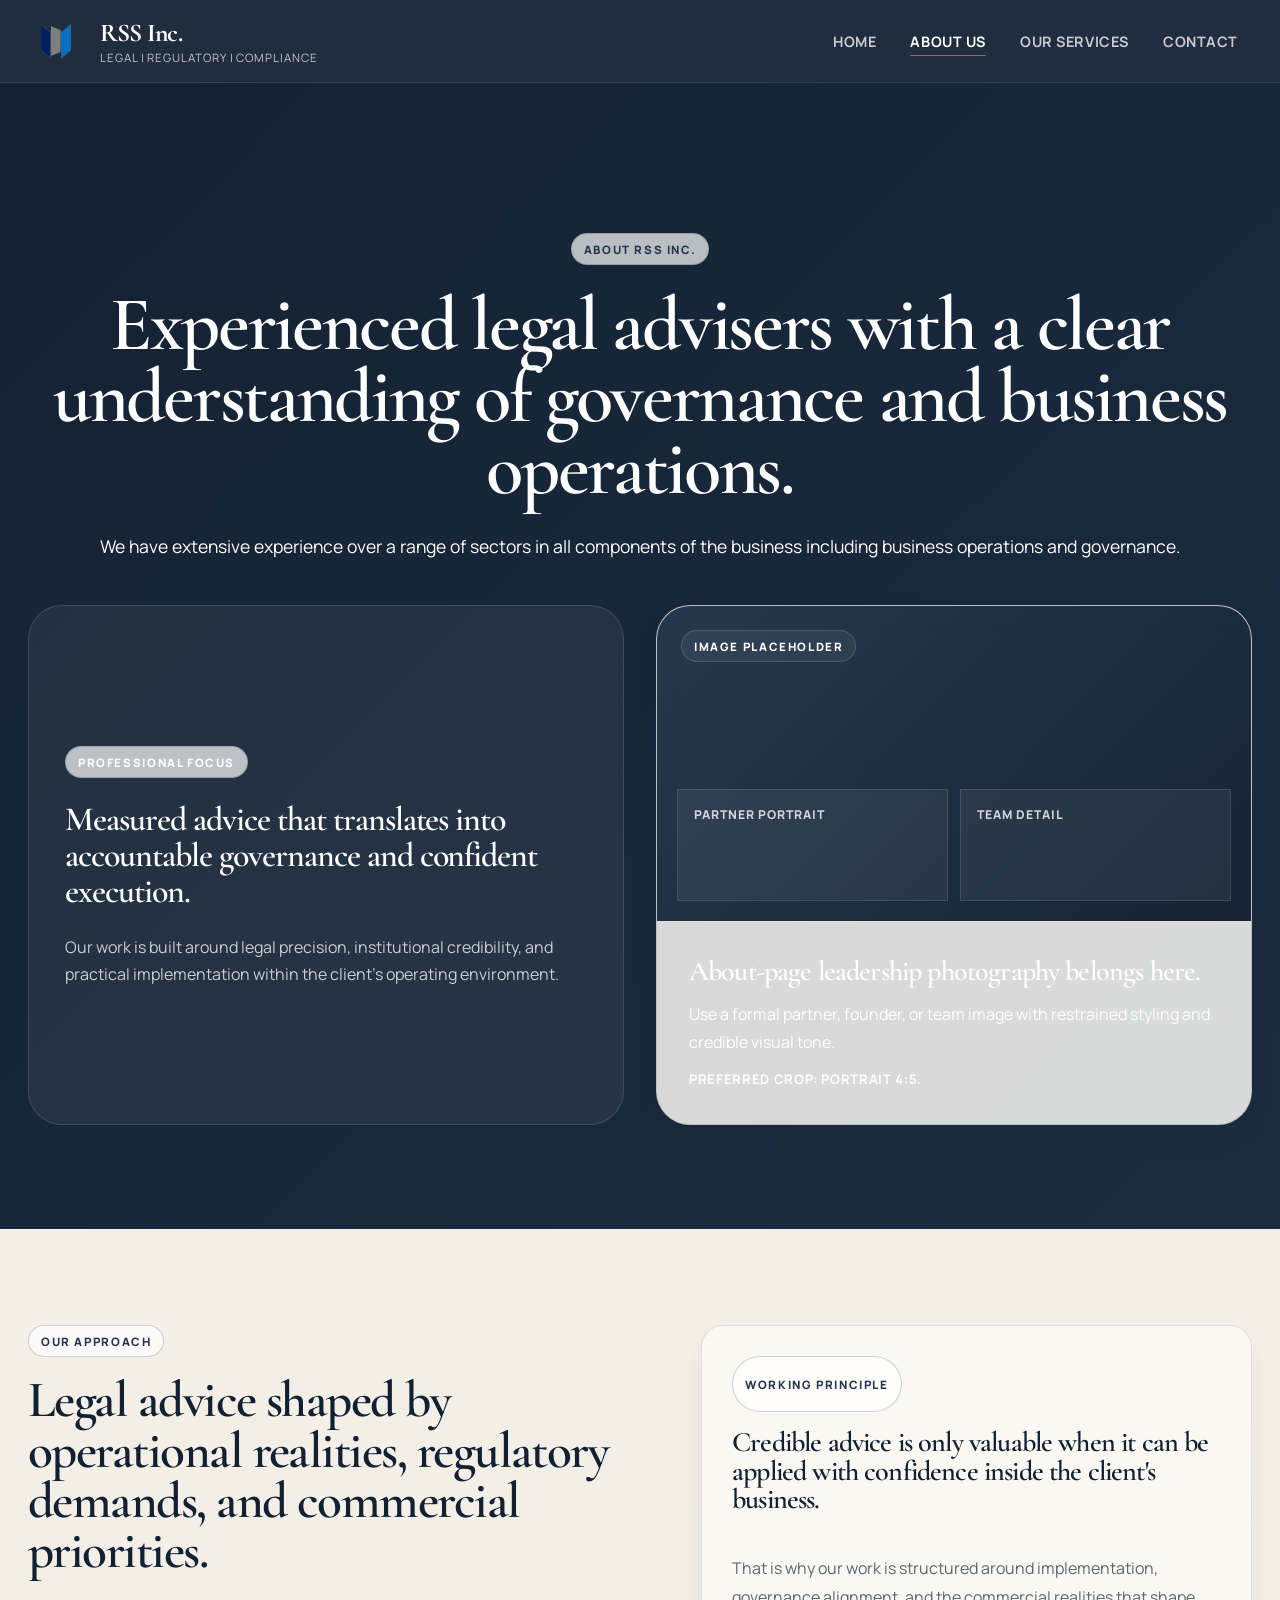
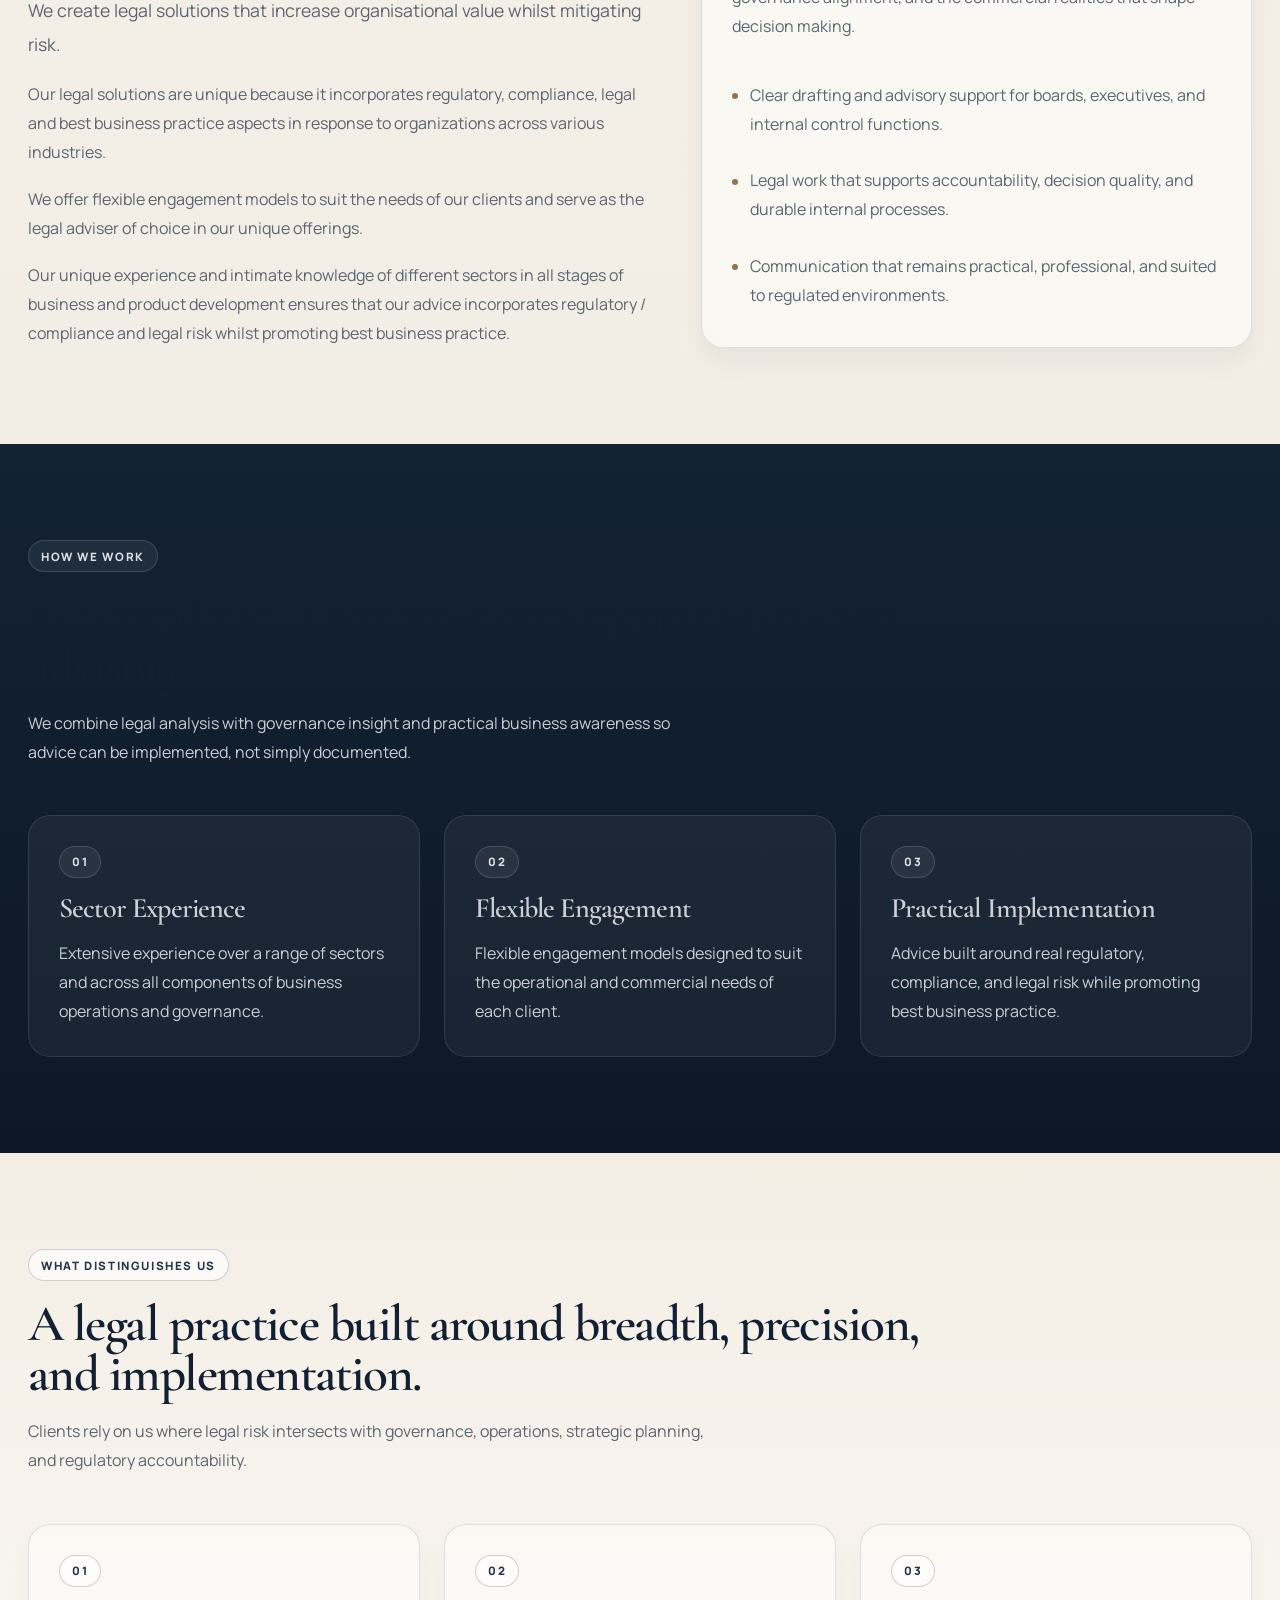
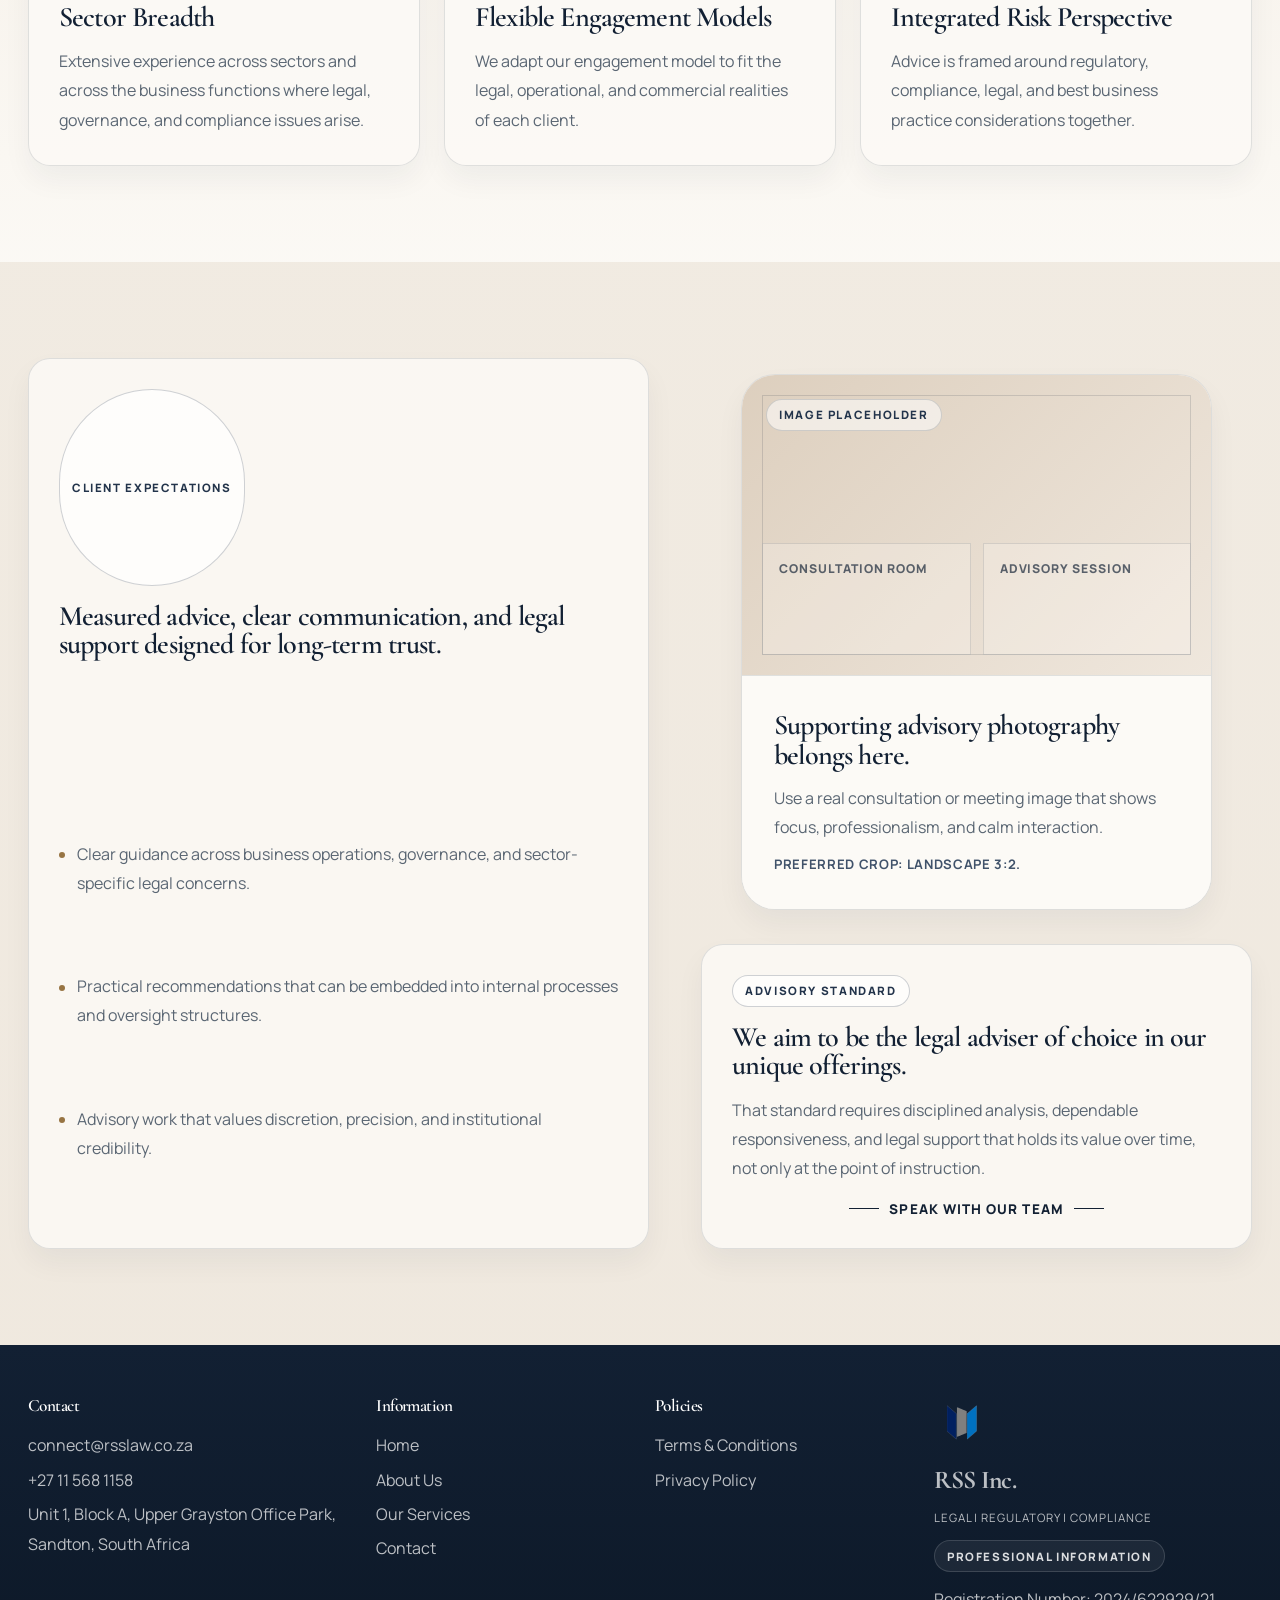
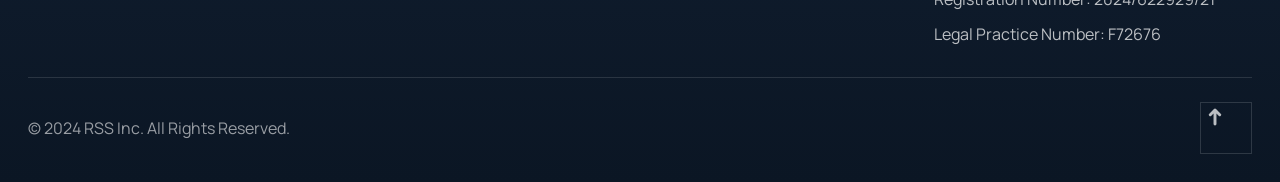
==== commit 03fe7721: "Add logo image to the project" ====
--- a/about.html
+++ b/about.html
@@ -7,21 +7,16 @@
   <meta name="description" content="Learn more about RSS Inc. and our experience across sectors and governance matters.">
   <link rel="preconnect" href="https://fonts.googleapis.com">
   <link rel="preconnect" href="https://fonts.gstatic.com" crossorigin>
-  <link href="https://fonts.googleapis.com/css2?family=Manrope:wght@400;500;600;700;800&family=Sora:wght@400;500;600;700&display=swap" rel="stylesheet">
+  <link href="https://fonts.googleapis.com/css2?family=Cormorant+Garamond:wght@500;600;700&family=Manrope:wght@400;500;600;700;800&display=swap" rel="stylesheet">
   <link rel="stylesheet" href="styles.css">
 </head>
 <body class="about-page">
-  <div class="page-shell about-page-shell">
-    <header class="site-header site-header-light" id="top">
-      <div class="container nav-wrap">
-        <a class="brand brand-dark" href="index.html" aria-label="RSS Inc. Home">
-          <span class="brand-mark brand-mark-light" aria-hidden="true">
-            <svg viewBox="0 0 64 64" fill="none" role="presentation">
-              <path d="M8 10h14v44H8z" />
-              <path d="M25 10h14v44H25z" />
-              <path d="M42 10h14v44H42z" />
-              <path d="M8 10l24 18 24-18" />
-            </svg>
+  <div class="page-shell">
+    <header class="site-header" id="top">
+      <div class="container-wide nav-wrap">
+        <a class="brand" href="index.html" aria-label="RSS Inc. Home">
+          <span class="brand-mark" aria-hidden="true">
+            <img src="images/logo.png" alt="">
           </span>
           <span class="brand-copy">
             <strong>RSS Inc.</strong>
@@ -29,13 +24,13 @@
           </span>
         </a>
 
-        <button class="nav-toggle nav-toggle-light" type="button" aria-expanded="false" aria-controls="site-nav" aria-label="Toggle navigation">
+        <button class="nav-toggle" type="button" aria-expanded="false" aria-controls="site-nav" aria-label="Toggle navigation">
           <span></span>
           <span></span>
           <span></span>
         </button>
 
-        <nav class="site-nav site-nav-light" id="site-nav" aria-label="Primary navigation">
+        <nav class="site-nav" id="site-nav" aria-label="Primary navigation">
           <a href="index.html">Home</a>
           <a href="about.html">About Us</a>
           <a href="services.html">Our Services</a>
@@ -45,88 +40,215 @@
     </header>
 
     <main>
-      <section class="page-hero about-hero">
-        <div class="page-hero-overlay"></div>
-        <div class="container page-hero-content reveal fade-up">
-          <h1>About Us</h1>
-        </div>
-      </section>
-
-      <section class="about-content section">
-        <div class="container about-layout">
-          <div class="about-copy reveal fade-up">
-            <h2>We have extensive experience over a range of sectors in all components of the business including business operations and governance.</h2>
-            <p class="about-highlight">We create legal solutions that increase organisational value whilst mitigating risk</p>
-            <p>Our legal solutions are unique because it incorporates regulatory, compliance, legal and best business practice aspects in response to organizations across various industries.</p>
-            <p class="about-highlight">We have flexible engagement models</p>
-            <p>We offer flexible engagement models to suit the needs of our clients and serve as the legal adviser of choice in our unique offerings.</p>
-            <p class="about-highlight">Extensive experience over a range sectors with all components of business operations and governance</p>
-            <p>Our unique experience and intimate knowledge of different sectors in all stages of business and product development ensures that our advice incorporates regulatory / compliance and legal risk whilst promoting best business practice.</p>
-          </div>
-
-          <div class="about-image-card reveal fade-left" aria-hidden="true">
-            <div class="about-image-frame card">
-              <div class="about-photo-visual">
-                <div class="gavel-base"></div>
-                <div class="gavel-head"></div>
-                <div class="gavel-handle"></div>
-                <div class="scales">
-                  <span class="scale-bar"></span>
-                  <span class="scale-stand"></span>
-                  <span class="scale-pan scale-pan-left"></span>
-                  <span class="scale-pan scale-pan-right"></span>
+      <section class="hero">
+        <div class="container-wide hero-grid">
+          <div class="hero-copy reveal fade-up">
+            <span class="eyebrow">About RSS Inc.</span>
+            <h1>Experienced legal advisers with a clear understanding of governance and business operations.</h1>
+            <p class="lead">We have extensive experience over a range of sectors in all components of the business including business operations and governance.</p>
+          </div>
+
+          <div class="hero-panel about-hero-panel reveal fade-left">
+            <div class="hero-summary about-hero-summary section-shell">
+              <span class="panel-label">Professional Focus</span>
+              <h2>Measured advice that translates into accountable governance and confident execution.</h2>
+              <p>Our work is built around legal precision, institutional credibility, and practical implementation within the client's operating environment.</p>
+            </div>
+
+            <figure class="image-placeholder image-placeholder-dark image-placeholder-compact section-shell">
+              <div class="image-placeholder-media">
+                <span class="placeholder-label">Image Placeholder</span>
+                <div class="placeholder-grid" aria-hidden="true">
+                  <span>Partner Portrait</span>
+                  <span>Team Detail</span>
                 </div>
               </div>
+              <figcaption class="image-placeholder-caption">
+                <h3>About-page leadership photography belongs here.</h3>
+                <p>Use a formal partner, founder, or team image with restrained styling and credible visual tone.</p>
+                <span class="placeholder-note">Preferred crop: portrait 4:5.</span>
+              </figcaption>
+            </figure>
+          </div>
+        </div>
+      </section>
+
+      <section class="section">
+        <div class="container">
+          <div class="about-layout">
+            <div class="about-copy reveal fade-up">
+              <span class="section-tag">Our Approach</span>
+              <h2>Legal advice shaped by operational realities, regulatory demands, and commercial priorities.</h2>
+              <p class="lead">We create legal solutions that increase organisational value whilst mitigating risk.</p>
+              <p>Our legal solutions are unique because it incorporates regulatory, compliance, legal and best business practice aspects in response to organizations across various industries.</p>
+              <p>We offer flexible engagement models to suit the needs of our clients and serve as the legal adviser of choice in our unique offerings.</p>
+              <p>Our unique experience and intimate knowledge of different sectors in all stages of business and product development ensures that our advice incorporates regulatory / compliance and legal risk whilst promoting best business practice.</p>
+            </div>
+
+            <div class="quote-block section-shell reveal fade-left">
+              <span class="detail-label">Working Principle</span>
+              <h3>Credible advice is only valuable when it can be applied with confidence inside the client's business.</h3>
+              <p>That is why our work is structured around implementation, governance alignment, and the commercial realities that shape decision making.</p>
+              <ul class="content-list">
+                <li>Clear drafting and advisory support for boards, executives, and internal control functions.</li>
+                <li>Legal work that supports accountability, decision quality, and durable internal processes.</li>
+                <li>Communication that remains practical, professional, and suited to regulated environments.</li>
+              </ul>
+            </div>
+          </div>
+        </div>
+      </section>
+
+      <section class="section section-dark">
+        <div class="container">
+          <div class="section-heading reveal fade-up text-light">
+            <span class="section-tag">How We Work</span>
+            <h2>A disciplined, business-aware approach to legal advisory.</h2>
+            <p>We combine legal analysis with governance insight and practical business awareness so advice can be implemented, not simply documented.</p>
+          </div>
+
+          <div class="feature-grid">
+            <article class="feature-card section-shell reveal fade-up">
+              <span class="detail-label">01</span>
+              <h3>Sector Experience</h3>
+              <p>Extensive experience over a range of sectors and across all components of business operations and governance.</p>
+            </article>
+            <article class="feature-card section-shell reveal fade-up" style="--delay: 0.05s;">
+              <span class="detail-label">02</span>
+              <h3>Flexible Engagement</h3>
+              <p>Flexible engagement models designed to suit the operational and commercial needs of each client.</p>
+            </article>
+            <article class="feature-card section-shell reveal fade-up" style="--delay: 0.1s;">
+              <span class="detail-label">03</span>
+              <h3>Practical Implementation</h3>
+              <p>Advice built around real regulatory, compliance, and legal risk while promoting best business practice.</p>
+            </article>
+          </div>
+        </div>
+      </section>
+
+      <section class="section section-muted">
+        <div class="container">
+          <div class="section-heading reveal fade-up">
+            <span class="section-tag">What Distinguishes Us</span>
+            <h2>A legal practice built around breadth, precision, and implementation.</h2>
+            <p>Clients rely on us where legal risk intersects with governance, operations, strategic planning, and regulatory accountability.</p>
+          </div>
+
+          <div class="details-grid">
+            <article class="detail-card section-shell reveal fade-up">
+              <span class="detail-label">01</span>
+              <h3>Sector Breadth</h3>
+              <p>Extensive experience across sectors and across the business functions where legal, governance, and compliance issues arise.</p>
+            </article>
+            <article class="detail-card section-shell reveal fade-up" style="--delay: 0.05s;">
+              <span class="detail-label">02</span>
+              <h3>Flexible Engagement Models</h3>
+              <p>We adapt our engagement model to fit the legal, operational, and commercial realities of each client.</p>
+            </article>
+            <article class="detail-card section-shell reveal fade-up" style="--delay: 0.1s;">
+              <span class="detail-label">03</span>
+              <h3>Integrated Risk Perspective</h3>
+              <p>Advice is framed around regulatory, compliance, legal, and best business practice considerations together.</p>
+            </article>
+          </div>
+        </div>
+      </section>
+
+      <section class="section">
+        <div class="container">
+          <div class="page-two-column">
+            <div class="intro-card section-shell reveal fade-up">
+              <span class="detail-label">Client Expectations</span>
+              <h3>Measured advice, clear communication, and legal support designed for long-term trust.</h3>
+              <ul class="content-list">
+                <li>Clear guidance across business operations, governance, and sector-specific legal concerns.</li>
+                <li>Practical recommendations that can be embedded into internal processes and oversight structures.</li>
+                <li>Advisory work that values discretion, precision, and institutional credibility.</li>
+              </ul>
+            </div>
+
+            <div class="stack-layout reveal fade-left">
+              <figure class="image-placeholder section-shell">
+                <div class="image-placeholder-media">
+                  <span class="placeholder-label">Image Placeholder</span>
+                  <div class="placeholder-grid" aria-hidden="true">
+                    <span>Consultation Room</span>
+                    <span>Advisory Session</span>
+                  </div>
+                </div>
+                <figcaption class="image-placeholder-caption">
+                  <h3>Supporting advisory photography belongs here.</h3>
+                  <p>Use a real consultation or meeting image that shows focus, professionalism, and calm interaction.</p>
+                  <span class="placeholder-note">Preferred crop: landscape 3:2.</span>
+                </figcaption>
+              </figure>
+
+              <div class="intro-card section-shell">
+                <span class="detail-label">Advisory Standard</span>
+                <h3>We aim to be the legal adviser of choice in our unique offerings.</h3>
+                <p>That standard requires disciplined analysis, dependable responsiveness, and legal support that holds its value over time, not only at the point of instruction.</p>
+                <a class="button-link" href="contact.html">Speak With Our Team</a>
+              </div>
             </div>
           </div>
         </div>
       </section>
     </main>
 
-    <footer class="site-footer site-footer-light">
-      <div class="container footer-grid footer-grid-light">
+    <footer class="site-footer">
+      <div class="container-wide footer-grid">
         <div>
-          <h3>CONTACT US</h3>
-          <a href="mailto:connect@rsslaw.co.za">connect@rsslaw.co.za</a>
-          <a href="tel:+27115681158">+27 11 568 1158</a>
+          <h3>Contact</h3>
+          <div class="footer-contact">
+            <a href="mailto:connect@rsslaw.co.za">connect@rsslaw.co.za</a>
+            <a href="tel:+27115681158">+27 11 568 1158</a>
+            <p>Unit 1, Block A, Upper Grayston Office Park, Sandton, South Africa</p>
+          </div>
         </div>
 
         <div>
-          <h3>INFORMATION</h3>
-          <a href="index.html">Home</a>
-          <a href="about.html">About Us</a>
-          <a href="services.html">Our Services</a>
-          <a href="contact.html">Contact</a>
+          <h3>Information</h3>
+          <div class="footer-links">
+            <a href="index.html">Home</a>
+            <a href="about.html">About Us</a>
+            <a href="services.html">Our Services</a>
+            <a href="contact.html">Contact</a>
+          </div>
         </div>
 
         <div>
-          <h3>POLICIES</h3>
-          <a href="index.html">Terms &amp; Conditions</a>
-          <a href="index.html">Privacy Policy</a>
-        </div>
-
-        <div class="footer-brand footer-brand-light">
-          <a class="brand brand-dark footer-brandmark" href="index.html" aria-label="RSS Inc. Home">
-            <span class="brand-mark brand-mark-light" aria-hidden="true">
-              <svg viewBox="0 0 64 64" fill="none" role="presentation">
-                <path d="M8 10h14v44H8z" />
-                <path d="M25 10h14v44H25z" />
-                <path d="M42 10h14v44H42z" />
-                <path d="M8 10l24 18 24-18" />
-              </svg>
+          <h3>Policies</h3>
+          <div class="footer-links">
+            <a href="index.html">Terms &amp; Conditions</a>
+            <a href="index.html">Privacy Policy</a>
+          </div>
+        </div>
+
+        <div class="footer-brand">
+          <a class="brand" href="index.html" aria-label="RSS Inc. Home">
+            <span class="brand-mark" aria-hidden="true">
+              <img src="images/logo.png" alt="">
             </span>
             <span class="brand-copy">
               <strong>RSS Inc.</strong>
               <small>Legal | Regulatory | Compliance</small>
             </span>
           </a>
-          <p>Registration Number: 2024/622929/21</p>
-          <p>Legal Practice Number: F72676</p>
+          <span class="detail-label">Professional Information</span>
+          <div class="detail-stack">
+            <p>Registration Number: 2024/622929/21</p>
+            <p>Legal Practice Number: F72676</p>
+          </div>
         </div>
       </div>
-      <div class="container footer-bottom footer-bottom-light">
-        <p>&copy; 2024 RSS Inc. All Rights Reserved. Designed &amp; Developed by Pixel Graphics</p>
-        <a class="scroll-top scroll-top-light" href="#top" aria-label="Back to top">&#8593;</a>
+      <div class="container-wide footer-bottom">
+        <p>&copy; 2024 RSS Inc. All Rights Reserved.</p>
+        <a class="scroll-top" href="#top" aria-label="Back to top">
+          <svg viewBox="0 0 24 24" aria-hidden="true" focusable="false">
+            <path d="M12 4.75a1.25 1.25 0 0 1 .88.37l4 4a1.25 1.25 0 1 1-1.76 1.76l-1.87-1.87V18a1.25 1.25 0 1 1-2.5 0V9.01l-1.87 1.87a1.25 1.25 0 1 1-1.76-1.76l4-4A1.25 1.25 0 0 1 12 4.75Z"></path>
+          </svg>
+        </a>
       </div>
     </footer>
   </div>
--- a/styles.css
+++ b/styles.css
@@ -1,27 +1,31 @@
 :root {
-  --bg: #f6f8fc;
-  --bg-soft: #ffffff;
-  --surface: rgba(255, 255, 255, 0.8);
+  --bg: #f3efe8;
+  --bg-alt: #ebe4da;
+  --surface: #fcfaf6;
   --surface-strong: #ffffff;
-  --navy: #1d2638;
-  --navy-deep: #141d2c;
-  --navy-soft: #2b3449;
-  --blue: #0a84ff;
-  --blue-strong: #0469d9;
-  --blue-soft: rgba(10, 132, 255, 0.18);
-  --text: #202736;
-  --muted: #5b667a;
-  --line: rgba(25, 42, 67, 0.12);
-  --line-strong: rgba(255, 255, 255, 0.12);
-  --shadow-lg: 0 32px 80px rgba(12, 23, 48, 0.18);
-  --shadow-md: 0 20px 45px rgba(12, 23, 48, 0.12);
-  --shadow-sm: 0 12px 28px rgba(12, 23, 48, 0.08);
-  --radius-xl: 32px;
-  --radius-lg: 24px;
-  --radius-md: 18px;
-  --radius-sm: 14px;
-  --container: min(1180px, calc(100vw - 48px));
-  --transition: 280ms ease;
+  --surface-muted: #f4eee5;
+  --navy: #122033;
+  --navy-soft: #23344b;
+  --navy-deep: #0b1624;
+  --navy-muted: #40526a;
+  --text: #243140;
+  --text-soft: #5a6673;
+  --line: rgba(18, 32, 51, 0.12);
+  --line-strong: rgba(18, 32, 51, 0.2);
+  --line-inverse: rgba(255, 255, 255, 0.14);
+  --accent: #977443;
+  --accent-deep: #7d5f35;
+  --white: #ffffff;
+  --hero-bg: linear-gradient(180deg, rgba(11, 22, 36, 0.18), rgba(11, 22, 36, 0.18)), linear-gradient(135deg, #162436 0%, #1f3146 100%);
+  --shadow-sm: 0 14px 28px rgba(18, 32, 51, 0.05);
+  --shadow-md: 0 28px 58px rgba(18, 32, 51, 0.08);
+  --radius-sm: 12px;
+  --radius-md: 22px;
+  --radius-lg: 34px;
+  --container: min(1240px, calc(100vw - 56px));
+  --container-wide: min(1340px, calc(100vw - 56px));
+  --content: 760px;
+  --transition: 220ms ease;
 }
 
 * {
@@ -37,21 +41,13 @@
   min-width: 320px;
   font-family: "Manrope", sans-serif;
   color: var(--text);
-  background:
-    radial-gradient(circle at top left, rgba(10, 132, 255, 0.12), transparent 28%),
-    linear-gradient(180deg, #f7f9fe 0%, #eef3fa 100%);
-}
-
-body.about-page {
-  background: #ffffff;
-}
-
-body.services-page {
-  background: linear-gradient(180deg, #f6f8fc 0%, #ffffff 22%, #f6f8fc 100%);
-}
-
+  background: linear-gradient(180deg, #f6f2eb 0%, #f1ece4 100%);
+}
+
+body.about-page,
+body.services-page,
 body.contact-page {
-  background: linear-gradient(180deg, #f4f6fb 0%, #eef2f8 100%);
+  background: linear-gradient(180deg, #f5f1ea 0%, #efe8de 100%);
 }
 
 a {
@@ -80,97 +76,126 @@
   margin: 0 auto;
 }
 
+.container-wide {
+  width: var(--container-wide);
+  margin: 0 auto;
+}
+
 .section {
-  position: relative;
-  padding: 110px 0;
+  padding: 96px 0;
+}
+
+.section-shell {
+  border: 1px solid var(--line);
+  border-radius: var(--radius-lg);
+  background: rgba(252, 250, 246, 0.84);
+  box-shadow: var(--shadow-sm);
+}
+
+.section-muted {
+  background: linear-gradient(180deg, rgba(244, 238, 229, 0.72), rgba(252, 250, 246, 0.92));
 }
 
 .section-dark {
-  color: #f2f6ff;
-  background:
-    radial-gradient(circle at top right, rgba(10, 132, 255, 0.18), transparent 24%),
-    linear-gradient(145deg, #20293c 0%, #2b3549 55%, #232d40 100%);
+  color: rgba(255, 255, 255, 0.88);
+  background: linear-gradient(180deg, #132234 0%, #0d1827 100%);
 }
 
 .section-tag,
 .eyebrow,
-.panel-label {
+.detail-label,
+.panel-label,
+.kicker {
   display: inline-flex;
   align-items: center;
-  gap: 10px;
-  padding: 8px 14px;
+  width: fit-content;
+  min-height: 32px;
+  padding: 0 12px;
+  border: 1px solid var(--line-strong);
   border-radius: 999px;
-  font-size: 0.78rem;
-  font-weight: 700;
-  letter-spacing: 0.12em;
+  color: var(--navy-soft);
+  background: rgba(255, 255, 255, 0.7);
+  font-size: 0.72rem;
+  font-weight: 800;
+  letter-spacing: 0.14em;
   text-transform: uppercase;
 }
 
-.section-tag,
-.eyebrow {
-  color: var(--blue-strong);
-  background: rgba(10, 132, 255, 0.09);
-  border: 1px solid rgba(10, 132, 255, 0.16);
-}
-
-.panel-label {
-  color: #dce9ff;
-  background: rgba(255, 255, 255, 0.1);
-  border: 1px solid rgba(255, 255, 255, 0.18);
+.section-dark .section-tag,
+.section-dark .eyebrow,
+.section-dark .detail-label,
+.site-footer .detail-label,
+.page-hero .section-tag {
+  color: rgba(255, 255, 255, 0.84);
+  background: rgba(255, 255, 255, 0.06);
+  border-color: var(--line-inverse);
 }
 
 h1,
 h2,
 h3,
+h4,
 .brand strong {
   margin: 0;
-  font-family: "Sora", sans-serif;
-  line-height: 1.08;
+  color: var(--navy);
+  font-family: "Cormorant Garamond", serif;
+  letter-spacing: -0.03em;
 }
 
 h1 {
-  font-size: clamp(3rem, 6vw, 5.4rem);
-  letter-spacing: -0.05em;
+  font-size: clamp(3.3rem, 6vw, 5.4rem);
+  line-height: 0.94;
+  font-weight: 600;
 }
 
 h2 {
-  font-size: clamp(2.2rem, 4vw, 3.5rem);
-  letter-spacing: -0.04em;
+  font-size: clamp(2.35rem, 4vw, 3.7rem);
+  line-height: 0.98;
+  font-weight: 600;
 }
 
 h3 {
-  font-size: 1.12rem;
+  font-size: clamp(1.38rem, 2.2vw, 1.9rem);
+  line-height: 1.02;
+  font-weight: 600;
+}
+
+h4 {
+  font-size: 1.02rem;
+  line-height: 1.2;
+  font-weight: 700;
 }
 
 p {
   margin: 0;
-  color: var(--muted);
-  line-height: 1.8;
+  color: var(--text-soft);
+  font-size: 1rem;
+  line-height: 1.82;
+}
+
+.lead {
+  font-size: 1.1rem;
+  line-height: 1.92;
+}
+
+.text-light,
+.text-light p,
+.text-light li {
+  color: rgba(255, 255, 255, 0.78);
 }
 
 .site-header {
   position: sticky;
   top: 0;
   z-index: 30;
-  padding: 18px 0;
-  backdrop-filter: blur(20px);
-  background: rgba(12, 18, 31, 0.52);
+  padding: 16px 0;
+  backdrop-filter: blur(18px);
+  background: rgba(18, 32, 51, 0.94);
   border-bottom: 1px solid rgba(255, 255, 255, 0.08);
 }
 
 .site-header.is-scrolled {
-  background: rgba(12, 18, 31, 0.82);
-  box-shadow: 0 18px 42px rgba(6, 12, 24, 0.28);
-}
-
-.site-header-light {
-  background: rgba(255, 255, 255, 0.94);
-  border-bottom: 1px solid rgba(25, 42, 67, 0.08);
-}
-
-.site-header-light.is-scrolled {
-  background: rgba(255, 255, 255, 0.98);
-  box-shadow: 0 18px 42px rgba(12, 23, 48, 0.1);
+  box-shadow: 0 16px 32px rgba(11, 22, 36, 0.18);
 }
 
 .nav-wrap {
@@ -184,100 +209,69 @@
   display: inline-flex;
   align-items: center;
   gap: 14px;
-  color: #fff;
-}
-
-.brand-dark {
-  color: var(--navy);
+  color: var(--white);
 }
 
 .brand-mark {
   display: inline-flex;
   align-items: center;
   justify-content: center;
-  width: 54px;
-  height: 54px;
-  border-radius: 18px;
-  background: linear-gradient(145deg, rgba(255, 255, 255, 0.18), rgba(255, 255, 255, 0.06));
-  border: 1px solid rgba(255, 255, 255, 0.18);
-  box-shadow: inset 0 1px 0 rgba(255, 255, 255, 0.12);
-}
-
-.brand-mark svg {
-  width: 28px;
-  height: 28px;
-}
-
-.brand-mark svg path {
-  fill: none;
-  stroke: #fff;
-  stroke-width: 3;
-  stroke-linejoin: round;
-  stroke-linecap: round;
-}
-
-.brand-mark-light {
-  background: linear-gradient(145deg, rgba(10, 132, 255, 0.14), rgba(10, 132, 255, 0.04));
-  border: 1px solid rgba(10, 132, 255, 0.12);
-}
-
-.brand-mark-light svg path {
-  stroke: var(--blue-strong);
+  width: 58px;
+  height: 50px;
+  flex-shrink: 0;
+}
+
+.brand-mark img {
+  width: 100%;
+  height: 100%;
+  object-fit: contain;
 }
 
 .brand-copy {
   display: grid;
-  gap: 4px;
+  gap: 2px;
 }
 
 .brand-copy strong {
-  font-size: 1.55rem;
+  color: var(--white);
+  font-size: 1.6rem;
 }
 
 .brand-copy small {
-  font-size: 0.76rem;
-  color: rgba(255, 255, 255, 0.78);
-  letter-spacing: 0.03em;
-}
-
-.brand-dark .brand-copy small {
-  color: rgba(29, 38, 56, 0.68);
+  color: rgba(255, 255, 255, 0.72);
+  font-size: 0.72rem;
+  letter-spacing: 0.08em;
+  text-transform: uppercase;
 }
 
 .site-nav {
   display: flex;
   align-items: center;
-  gap: 10px;
-}
-
-.site-nav-light a {
-  color: rgba(29, 38, 56, 0.82);
-}
-
-.site-nav-light a:hover,
-.site-nav-light a:focus-visible,
-.site-nav-light a.is-active {
-  color: var(--navy);
-  background: rgba(10, 132, 255, 0.08);
+  gap: 6px;
 }
 
 .site-nav a {
   position: relative;
-  padding: 12px 18px;
-  border-radius: 999px;
-  color: rgba(255, 255, 255, 0.82);
-  font-size: 0.96rem;
-  font-weight: 600;
-  transition: color var(--transition), background var(--transition), transform var(--transition);
+  display: inline-flex;
+  align-items: center;
+  min-height: 44px;
+  padding: 0 14px;
+  color: rgba(255, 255, 255, 0.76);
+  font-size: 0.9rem;
+  font-weight: 700;
+  letter-spacing: 0.04em;
+  text-transform: uppercase;
+  transition: color var(--transition);
 }
 
 .site-nav a::after {
   content: "";
   position: absolute;
-  inset: auto 18px 8px;
-  height: 2px;
-  border-radius: 999px;
-  background: linear-gradient(90deg, transparent, var(--blue), transparent);
+  left: 14px;
+  right: 14px;
+  bottom: 7px;
+  height: 1px;
+  background: rgba(151, 116, 67, 0.95);
   transform: scaleX(0);
   transform-origin: center;
   transition: transform var(--transition);
@@ -286,8 +280,7 @@
 .site-nav a:hover,
 .site-nav a:focus-visible,
 .site-nav a.is-active {
-  color: #fff;
-  background: rgba(255, 255, 255, 0.07);
+  color: var(--white);
 }
 
 .site-nav a:hover::after,
@@ -298,125 +291,21 @@
 
 .nav-toggle {
   display: none;
-  width: 52px;
-  height: 52px;
+  width: 48px;
+  height: 48px;
   padding: 0;
-  border: 0;
-  border-radius: 16px;
-  background: rgba(255, 255, 255, 0.08);
+  border: 1px solid rgba(255, 255, 255, 0.14);
+  background: rgba(255, 255, 255, 0.04);
   cursor: pointer;
 }
 
 .nav-toggle span {
   display: block;
-  width: 22px;
+  width: 20px;
   height: 2px;
   margin: 5px auto;
-  border-radius: 999px;
-  background: #fff;
+  background: var(--white);
   transition: transform var(--transition), opacity var(--transition);
-}
-
-.nav-toggle-light {
-  background: rgba(10, 132, 255, 0.08);
-}
-
-.nav-toggle-light span {
-  background: var(--navy);
-}
-
-.hero {
-  min-height: 100svh;
-  display: flex;
-  align-items: center;
-  color: #fff;
-  background:
-    linear-gradient(115deg, rgba(17, 24, 39, 0.94) 0%, rgba(26, 40, 62, 0.82) 42%, rgba(11, 16, 29, 0.7) 100%),
-    radial-gradient(circle at 20% 20%, rgba(10, 132, 255, 0.28), transparent 26%),
-    linear-gradient(135deg, #1c2638 0%, #34415a 60%, #151e2e 100%);
-}
-
-.hero-backdrop {
-  position: absolute;
-  inset: 0;
-  overflow: hidden;
-}
-
-.orb,
-.grid-glow {
-  position: absolute;
-  border-radius: 999px;
-  filter: blur(20px);
-  pointer-events: none;
-}
-
-.orb-one {
-  width: 420px;
-  height: 420px;
-  top: 8%;
-  right: 4%;
-  background: radial-gradient(circle, rgba(10, 132, 255, 0.32), transparent 70%);
-  animation: float 14s ease-in-out infinite;
-}
-
-.orb-two {
-  width: 260px;
-  height: 260px;
-  bottom: 10%;
-  left: 6%;
-  background: radial-gradient(circle, rgba(255, 255, 255, 0.12), transparent 70%);
-  animation: float 18s ease-in-out infinite reverse;
-}
-
-.grid-glow {
-  inset: auto -5% -18% 30%;
-  width: 52vw;
-  height: 52vw;
-  background:
-    linear-gradient(rgba(255, 255, 255, 0.06) 1px, transparent 1px),
-    linear-gradient(90deg, rgba(255, 255, 255, 0.06) 1px, transparent 1px);
-  background-size: 28px 28px;
-  mask-image: radial-gradient(circle at center, black 36%, transparent 74%);
-  opacity: 0.38;
-  animation: drift 22s linear infinite;
-}
-
-.hero-grid {
-  position: relative;
-  z-index: 1;
-  display: grid;
-  grid-template-columns: minmax(0, 1.12fr) minmax(300px, 0.88fr);
-  align-items: center;
-  gap: 56px;
-}
-
-.hero-copy {
-  max-width: 700px;
-}
-
-.hero-copy h1 {
-  margin-top: 22px;
-}
-
-.hero-copy h1 span,
-.section-copy h2 span,
-.section-heading h2 span,
-.contact-copy h2 span {
-  color: #43a5ff;
-}
-
-.hero-copy p {
-  margin-top: 26px;
-  max-width: 640px;
-  color: rgba(240, 245, 255, 0.82);
-  font-size: 1.05rem;
-}
-
-.hero-actions {
-  display: flex;
-  flex-wrap: wrap;
-  gap: 14px;
-  margin-top: 34px;
 }
 
 .button {
@@ -424,224 +313,524 @@
   align-items: center;
   justify-content: center;
   min-height: 54px;
-  padding: 0 24px;
-  border-radius: 16px;
+  padding: 0 22px;
   border: 1px solid transparent;
-  font-size: 0.96rem;
-  font-weight: 700;
+  border-radius: 0;
+  font-size: 0.88rem;
+  font-weight: 800;
+  letter-spacing: 0.08em;
+  text-transform: uppercase;
   cursor: pointer;
-  transition: transform var(--transition), box-shadow var(--transition), border-color var(--transition), background var(--transition), color var(--transition);
+  transition: transform var(--transition), background var(--transition), color var(--transition), border-color var(--transition), box-shadow var(--transition);
 }
 
 .button:hover,
 .button:focus-visible {
-  transform: translateY(-2px);
+  transform: translateY(-1px);
 }
 
 .button-primary {
-  color: #fff;
-  background: linear-gradient(135deg, #0a84ff 0%, #0d6ddb 100%);
-  box-shadow: 0 18px 40px rgba(10, 132, 255, 0.32);
+  color: var(--white);
+  background: var(--accent);
+  border-color: var(--accent);
+  box-shadow: 0 12px 28px rgba(151, 116, 67, 0.18);
 }
 
 .button-primary:hover,
 .button-primary:focus-visible {
-  box-shadow: 0 24px 52px rgba(10, 132, 255, 0.4);
+  background: var(--accent-deep);
+  border-color: var(--accent-deep);
 }
 
 .button-secondary {
-  color: #fff;
-  background: rgba(255, 255, 255, 0.06);
-  border-color: rgba(255, 255, 255, 0.18);
-  backdrop-filter: blur(12px);
+  color: var(--navy);
+  background: transparent;
+  border-color: var(--line-strong);
 }
 
 .button-secondary:hover,
 .button-secondary:focus-visible {
-  background: rgba(255, 255, 255, 0.1);
-}
-
-.card {
-  border-radius: var(--radius-lg);
-  background: var(--surface-strong);
-  border: 1px solid rgba(255, 255, 255, 0.55);
-  box-shadow: var(--shadow-md);
-}
-
-.card-glass {
-  background: linear-gradient(180deg, rgba(255, 255, 255, 0.16), rgba(255, 255, 255, 0.08));
-  border-color: rgba(255, 255, 255, 0.14);
-  backdrop-filter: blur(16px);
-  box-shadow: var(--shadow-lg);
-}
-
-.hero-panel {
-  position: relative;
-}
-
-.hero-panel::before,
-.hero-panel::after {
-  content: "";
-  position: absolute;
-  border-radius: var(--radius-xl);
-  z-index: -1;
-}
-
-.hero-panel::before {
-  inset: -18px auto auto -18px;
-  width: 72%;
-  height: 82%;
-  background: linear-gradient(160deg, rgba(255, 255, 255, 0.08), rgba(10, 132, 255, 0.22));
-}
-
-.hero-panel::after {
-  inset: auto -12px -18px auto;
-  width: 64%;
-  height: 72%;
-  background: linear-gradient(160deg, rgba(10, 132, 255, 0.24), rgba(255, 255, 255, 0.06));
-}
-
-.hero-card {
-  padding: 36px;
-}
-
-.hero-card h2 {
-  margin-top: 18px;
-  font-size: clamp(1.9rem, 3vw, 2.5rem);
-  color: #fff;
-}
-
-.hero-card p {
-  margin-top: 16px;
-  color: rgba(237, 244, 255, 0.8);
-}
-
-.hero-stats {
-  display: grid;
-  grid-template-columns: repeat(2, minmax(0, 1fr));
-  gap: 14px;
-  margin-top: 28px;
-}
-
-.hero-stats div {
-  padding: 18px;
-  border-radius: 18px;
-  background: rgba(255, 255, 255, 0.08);
-  border: 1px solid rgba(255, 255, 255, 0.1);
-}
-
-.hero-stats strong {
-  display: block;
-  font-size: 1.2rem;
-  color: #fff;
-}
-
-.hero-stats span {
-  display: block;
-  margin-top: 8px;
-  color: rgba(237, 244, 255, 0.72);
-  font-size: 0.95rem;
-}
-
-.split-layout,
-.contact-grid {
-  display: grid;
-  grid-template-columns: minmax(0, 1fr) minmax(320px, 0.9fr);
-  gap: 54px;
-  align-items: center;
-}
-
-.section-copy,
-.contact-copy {
-  display: grid;
-  gap: 24px;
-}
-
-.statue-frame {
-  position: relative;
-  min-height: 620px;
-  overflow: hidden;
-  background:
-    radial-gradient(circle at top left, rgba(10, 132, 255, 0.16), transparent 30%),
-    linear-gradient(145deg, #fdfefe 0%, #edf2fb 100%);
-}
-
-.statue-frame::before {
-  content: "";
-  position: absolute;
-  inset: 24px;
-  border-radius: 26px;
-  border: 1px solid rgba(10, 132, 255, 0.12);
-}
-
-.statue-art {
-  position: absolute;
-  inset: 30px 24px 0;
-  display: flex;
-  align-items: end;
-  justify-content: center;
-}
-
-.statue-art svg {
-  width: min(100%, 390px);
-  filter: drop-shadow(0 18px 32px rgba(29, 38, 56, 0.14));
-}
-
-.section-heading {
-  display: grid;
-  gap: 18px;
-  max-width: 840px;
-  margin-bottom: 46px;
-}
-
-.section-heading p {
-  color: rgba(242, 246, 255, 0.78);
-  max-width: 900px;
-}
-
-.practice-grid {
-  display: grid;
-  grid-template-columns: repeat(4, minmax(0, 1fr));
-  gap: 22px;
-}
-
-.practice-card {
-  display: grid;
-  gap: 16px;
-  padding: 28px;
-  min-height: 100%;
-  color: #eef3ff;
-  background: linear-gradient(180deg, rgba(255, 255, 255, 0.06), rgba(255, 255, 255, 0.03));
-  border-color: rgba(255, 255, 255, 0.08);
-}
-
-.practice-card:hover,
-.practice-card:focus-within {
-  transform: translateY(-6px);
-  box-shadow: 0 28px 48px rgba(8, 14, 28, 0.22);
-  border-color: rgba(67, 165, 255, 0.3);
-}
-
-.icon-wrap {
+  background: rgba(18, 32, 51, 0.04);
+}
+
+.section-dark .button-secondary {
+  color: var(--white);
+  border-color: rgba(255, 255, 255, 0.22);
+}
+
+.section-dark .button-secondary:hover,
+.section-dark .button-secondary:focus-visible {
+  background: rgba(255, 255, 255, 0.06);
+}
+
+.button-link {
   display: inline-flex;
   align-items: center;
   justify-content: center;
-  width: 58px;
-  height: 58px;
-  border-radius: 18px;
-  color: #2ba2ff;
-  background: linear-gradient(145deg, rgba(10, 132, 255, 0.2), rgba(10, 132, 255, 0.08));
-  border: 1px solid rgba(10, 132, 255, 0.24);
-  box-shadow: inset 0 1px 0 rgba(255, 255, 255, 0.08);
-}
-
-.icon-wrap svg {
-  width: 28px;
-  height: 28px;
+  gap: 10px;
+  color: var(--navy);
+  font-size: 0.84rem;
+  font-weight: 800;
+  letter-spacing: 0.08em;
+  text-transform: uppercase;
+}
+
+.button-link::before,
+.button-link::after {
+  content: "";
+  width: 30px;
+  height: 1px;
+  background: currentColor;
+  transition: width var(--transition);
+}
+
+.button-link:hover::before,
+.button-link:focus-visible::before,
+.button-link:hover::after,
+.button-link:focus-visible::after {
+  width: 42px;
+}
+
+.section-dark .button-link {
+  color: var(--white);
+}
+
+.hero {
+  padding: 150px 0 104px;
+  color: var(--white);
+  background: var(--hero-bg);
+}
+
+.hero-grid {
+  display: grid;
+  grid-template-columns: 1fr;
+  gap: 42px;
+  align-items: start;
+}
+
+.hero-copy {
+  display: grid;
+  gap: 24px;
+  width: 100%;
+  max-width: 1320px;
+  justify-items: center;
+  text-align: center;
+}
+
+.hero-copy h1,
+.hero-copy p,
+.hero-copy li,
+.hero-panel h2,
+.hero-panel p,
+.hero-panel strong,
+.hero-panel span {
+  color: var(--white);
+}
+
+.hero-copy p {
+  max-width: 1120px;
+}
+
+.hero-credentials {
+  display: flex;
+  flex-wrap: wrap;
+  justify-content: center;
+  gap: 12px 24px;
+  margin: 0;
+  padding: 0;
+  list-style: none;
+}
+
+.hero-credentials li {
+  display: inline-flex;
+  align-items: center;
+  gap: 10px;
+  font-size: 0.95rem;
+  color: rgba(255, 255, 255, 0.78);
+}
+
+.hero-credentials li::before {
+  content: "";
+  width: 7px;
+  height: 7px;
+  border-radius: 50%;
+  background: var(--accent);
+}
+
+.hero-actions {
+  display: grid;
+  justify-items: center;
+  width: 100%;
+  gap: 14px;
+}
+
+.hero-panel {
+  display: grid;
+  grid-template-columns: repeat(2, minmax(0, 1fr));
+  grid-template-rows: minmax(520px, auto) auto;
+  grid-template-areas:
+    "summary image"
+    "metrics metrics";
+  gap: 32px;
+  align-items: stretch;
+}
+
+.about-hero-panel {
+  grid-template-rows: minmax(520px, auto);
+  grid-template-areas: "summary image";
+}
+
+.stack-layout {
+  display: grid;
+  gap: 18px;
+}
+
+.intro-grid.intro-grid-featured {
+  grid-template-columns: 1fr;
+  gap: 34px;
+}
+
+.intro-copy-wide {
+  width: 100%;
+  max-width: none;
+  justify-items: center;
+  text-align: center;
+}
+
+.intro-copy-wide h2,
+.intro-copy-wide .lead,
+.intro-copy-wide p,
+.intro-copy-wide .content-list {
+  width: 100%;
+  max-width: none;
+}
+
+.intro-copy-wide .content-list {
+  justify-self: center;
+  justify-items: center;
+  text-align: center;
+}
+
+.intro-copy-wide .content-list li {
+  width: fit-content;
+  max-width: 100%;
+}
+
+.intro-copy-wide .button-link {
+  justify-self: center;
+}
+
+.stack-layout-inline {
+  grid-template-columns: repeat(2, minmax(0, 1fr));
+  gap: 24px;
+  align-items: stretch;
+}
+
+.stack-layout-inline > * {
+  height: 100%;
+}
+
+.stack-layout-inline .image-placeholder,
+.stack-layout-inline .intro-card {
+  width: 100%;
+  min-height: 520px;
+}
+
+.stack-layout-inline .image-placeholder {
+  display: grid;
+  grid-template-rows: minmax(0, 1fr) auto;
+  margin: 0;
+}
+
+.hero-summary {
+  grid-area: summary;
+  display: grid;
+  align-content: start;
+  gap: 22px;
+  width: 100%;
+  padding: 38px 40px 34px;
+  border-color: rgba(255, 255, 255, 0.12);
+  background: rgba(255, 255, 255, 0.06);
+  box-shadow: none;
+}
+
+.hero-summary h2 {
+  color: var(--white);
+  font-size: clamp(2.2rem, 3vw, 3rem);
+  line-height: 1.02;
+}
+
+.hero-summary p {
+  color: rgba(255, 255, 255, 0.76);
+  font-size: 1.05rem;
+  line-height: 1.78;
+}
+
+.about-hero-summary {
+  align-content: center;
+  gap: 24px;
+  padding: 34px 36px 30px;
+}
+
+.about-hero-summary h2 {
+  font-size: clamp(1.95rem, 2.65vw, 2.45rem);
+  line-height: 1.06;
+}
+
+.about-hero-summary p {
+  font-size: 1rem;
+  line-height: 1.7;
+}
+
+.metrics-grid {
+  grid-area: metrics;
+  display: grid;
+  grid-template-columns: repeat(2, minmax(0, 1fr));
+  grid-template-rows: none;
+  gap: 32px;
+  width: 100%;
+  align-items: stretch;
+}
+
+.metrics-card {
+  display: grid;
+  justify-items: center;
+  align-content: center;
+  text-align: center;
+  gap: 14px;
+  min-height: 148px;
+  height: 100%;
+  padding: 30px 28px;
+  border-color: rgba(255, 255, 255, 0.12);
+  background: rgba(255, 255, 255, 0.05);
+  box-shadow: none;
+}
+
+.metric-value {
+  display: block;
+  color: var(--white);
+  font-size: 2.35rem;
+  font-weight: 800;
+  line-height: 1;
+}
+
+.metric-label {
+  padding: 0;
+  border: 0;
+  background: transparent;
+  color: rgba(255, 255, 255, 0.74);
+  font-size: 0.96rem;
+  line-height: 1.55;
+  letter-spacing: 0.01em;
+  text-transform: none;
+}
+
+.hero-panel .image-placeholder {
+  grid-area: image;
+  display: grid;
+  grid-template-rows: minmax(0, 1fr) auto;
+  align-self: stretch;
+  width: 100%;
+  margin: 0;
+}
+
+.hero-panel .image-placeholder,
+.hero-summary {
+  height: 100%;
+  min-height: 520px;
+}
+
+.hero-panel .image-placeholder-media {
+  min-height: 320px;
+}
+
+.page-hero {
+  padding: 132px 0 74px;
+  color: var(--white);
+  background: var(--hero-bg);
+}
+
+.page-hero .page-hero-grid {
+  display: grid;
+  grid-template-columns: minmax(0, 1.12fr) minmax(320px, 0.88fr);
+  gap: 42px;
+  align-items: center;
+}
+
+.page-hero-copy {
+  display: grid;
+  gap: 18px;
+  max-width: 860px;
+}
+
+.page-hero-copy h1,
+.page-hero-copy p {
+  color: var(--white);
+}
+
+.page-hero-copy p {
+  max-width: 700px;
+}
+
+.section-heading,
+.intro-copy,
+.about-copy,
+.contact-copy,
+.service-intro-copy,
+.page-stack {
+  display: grid;
+  gap: 18px;
+}
+
+.section-heading {
+  max-width: 920px;
+  margin-bottom: 48px;
+}
+
+.section-heading p,
+.intro-copy p,
+.about-copy p,
+.contact-copy p,
+.service-card-copy p,
+.service-intro-copy p,
+.quote-block p,
+.intro-card p {
+  max-width: 68ch;
+}
+
+.split-grid,
+.intro-grid,
+.about-layout,
+.contact-grid,
+.contact-page-grid,
+.page-two-column {
+  display: grid;
+  grid-template-columns: minmax(0, 1.06fr) minmax(340px, 0.94fr);
+  gap: 52px;
+  align-items: start;
+}
+
+.contact-grid {
+  align-items: stretch;
+}
+
+.contact-copy {
+  height: 100%;
+  grid-template-rows: auto auto 1fr;
+}
+
+.grid-3,
+.feature-grid,
+.details-grid {
+  display: grid;
+  grid-template-columns: repeat(3, minmax(0, 1fr));
+  gap: 24px;
+}
+
+.practice-grid {
+  display: grid;
+  grid-template-columns: repeat(2, minmax(0, 1fr));
+  gap: 24px;
+}
+
+.service-grid {
+  display: grid;
+  grid-template-columns: repeat(3, minmax(0, 1fr));
+  gap: 24px;
+}
+
+.feature-card,
+.detail-card,
+.practice-card,
+.intro-card,
+.quote-block,
+.contact-panel,
+.form-card,
+.sidebar-card,
+.service-card,
+.service-intro-card {
+  display: grid;
+  gap: 16px;
+  height: 100%;
+  padding: 30px;
+  border-radius: var(--radius-md);
+  box-shadow: var(--shadow-sm);
+}
+
+.section-dark .feature-card,
+.section-dark .detail-card,
+.section-dark .practice-card,
+.section-dark .intro-card,
+.section-dark .quote-block {
+  background: rgba(255, 255, 255, 0.05);
+  border-color: rgba(255, 255, 255, 0.1);
+  box-shadow: none;
+}
+
+.section-dark .feature-card h3,
+.section-dark .detail-card h3,
+.section-dark .practice-card h3,
+.section-dark .intro-card h3,
+.section-dark .quote-block h3,
+.section-dark .feature-card p,
+.section-dark .detail-card p,
+.section-dark .practice-card p,
+.section-dark .intro-card p,
+.section-dark .quote-block p,
+.section-dark .service-outline li {
+  color: rgba(255, 255, 255, 0.78);
+}
+
+.practice-card {
+  display: grid;
+  grid-template-columns: auto 1fr;
+  gap: 16px 18px;
+  align-items: start;
+}
+
+.practice-card h3,
+.practice-card p,
+.practice-card a {
+  grid-column: 2;
+}
+
+.practice-card .icon-wrap {
+  grid-row: span 3;
+}
+
+.icon-wrap,
+.service-icon,
+.contact-icon {
+  display: inline-flex;
+  align-items: center;
+  justify-content: center;
+  width: 46px;
+  height: 46px;
+  border: 1px solid var(--line-strong);
+  border-radius: 0;
+  color: var(--accent);
+  background: rgba(151, 116, 67, 0.08);
+}
+
+.section-dark .icon-wrap,
+.site-footer .contact-icon {
+  border-color: rgba(255, 255, 255, 0.14);
+  background: rgba(255, 255, 255, 0.06);
+}
+
+.icon-wrap svg,
+.service-icon svg,
+.contact-icon svg {
+  width: 22px;
+  height: 22px;
 }
 
 .icon-wrap svg path,
-.icon-wrap svg circle {
+.icon-wrap svg circle,
+.service-icon svg path,
+.service-icon svg circle,
+.contact-icon svg path,
+.contact-icon svg circle {
   fill: none;
   stroke: currentColor;
   stroke-width: 1.8;
@@ -649,616 +838,135 @@
   stroke-linejoin: round;
 }
 
-.practice-card p {
-  color: rgba(229, 236, 250, 0.72);
-}
-
-.practice-card a {
-  width: fit-content;
-  margin-top: auto;
-  padding: 10px 14px;
-  border-radius: 12px;
-  border: 1px solid rgba(255, 255, 255, 0.12);
-  color: #fff;
-  font-weight: 700;
-  transition: background var(--transition), border-color var(--transition), transform var(--transition);
-}
-
-.practice-card a:hover,
-.practice-card a:focus-visible {
-  background: rgba(255, 255, 255, 0.08);
-  border-color: rgba(67, 165, 255, 0.38);
-  transform: translateY(-1px);
-}
-
 .section-action {
-  display: flex;
-  justify-content: center;
-  margin-top: 42px;
-}
-
-.contact {
-  background:
-    radial-gradient(circle at right top, rgba(10, 132, 255, 0.1), transparent 26%),
-    linear-gradient(180deg, #f7f9fe 0%, #eef3fa 100%);
-}
-
-.page-hero {
-  position: relative;
-  display: grid;
-  place-items: center;
-  min-height: 280px;
-  padding: 140px 0 80px;
-  overflow: hidden;
-}
-
-.about-hero {
-  background:
-    linear-gradient(180deg, rgba(26, 20, 15, 0.36), rgba(26, 20, 15, 0.36)),
-    radial-gradient(circle at center, rgba(255, 255, 255, 0.08), transparent 35%),
-    linear-gradient(145deg, #473a31 0%, #8e765f 34%, #32261d 100%);
-}
-
-.about-hero::before,
-.about-hero::after {
-  content: "";
-  position: absolute;
-  top: 58px;
-  width: 110px;
-  height: 150px;
-  border-radius: 55px 55px 12px 12px;
-  background: linear-gradient(180deg, rgba(215, 201, 184, 0.8), rgba(96, 76, 57, 0.96));
-  box-shadow: inset 0 0 0 1px rgba(255, 255, 255, 0.08), 0 12px 24px rgba(14, 8, 3, 0.2);
-}
-
-.about-hero::before {
-  left: calc(50% - 260px);
-}
-
-.about-hero::after {
-  right: calc(50% - 260px);
-}
-
-.page-hero-overlay {
-  position: absolute;
-  inset: 0;
-  background:
-    linear-gradient(90deg, rgba(15, 12, 10, 0.18) 8%, transparent 20%, transparent 80%, rgba(15, 12, 10, 0.18) 92%),
-    linear-gradient(180deg, rgba(255, 255, 255, 0.05), transparent 70%);
-}
-
-.page-hero-content {
-  position: relative;
-  z-index: 1;
-  text-align: center;
-}
-
-.page-hero-content h1 {
-  font-size: clamp(2.3rem, 5vw, 3.4rem);
-  color: #ffffff;
-}
-
-.about-content {
-  background: #ffffff;
-  padding-top: 88px;
-  padding-bottom: 88px;
-}
-
-.about-layout {
-  display: grid;
-  grid-template-columns: minmax(0, 1.2fr) minmax(320px, 0.8fr);
-  gap: 52px;
-  align-items: start;
-}
-
-.about-copy {
+  margin-top: 40px;
+}
+
+.contact-band {
+  padding: 48px;
+}
+
+.contact-panel {
+  height: 100%;
+  align-content: start;
+}
+
+.contact-form {
   display: grid;
   gap: 18px;
-  max-width: 760px;
-}
-
-.about-copy h2 {
-  font-size: clamp(2rem, 3.2vw, 3rem);
+}
+
+.field-grid {
+  display: grid;
+  gap: 18px;
+}
+
+.two-col {
+  grid-template-columns: repeat(2, minmax(0, 1fr));
+}
+
+label {
+  display: grid;
+  gap: 10px;
+}
+
+label span,
+.assistive-copy {
   color: var(--navy);
-}
-
-.about-highlight {
-  color: var(--blue-strong);
-  font-weight: 700;
-}
-
-.about-image-frame {
-  overflow: hidden;
-  border-radius: 30px;
-  min-height: 460px;
-  background:
-    radial-gradient(circle at 78% 18%, rgba(255, 223, 144, 0.7), transparent 18%),
-    linear-gradient(135deg, #2b201a 0%, #463128 28%, #8f6647 56%, #1f1714 100%);
-}
-
-.about-photo-visual {
-  position: relative;
-  height: 100%;
-  min-height: 460px;
-  background:
-    linear-gradient(180deg, rgba(255, 255, 255, 0.05), transparent 26%),
-    linear-gradient(90deg, rgba(255, 255, 255, 0.02) 0 18%, transparent 18% 22%, rgba(255, 255, 255, 0.04) 22% 26%, transparent 26% 72%, rgba(255, 255, 255, 0.04) 72% 76%, transparent 76% 100%);
-}
-
-.about-photo-visual::before {
-  content: "";
-  position: absolute;
-  inset: auto 0 0;
-  height: 108px;
-  background: linear-gradient(180deg, rgba(58, 35, 18, 0.12), rgba(43, 24, 11, 0.82));
-}
-
-.gavel-base,
-.gavel-head,
-.gavel-handle,
-.scale-bar,
-.scale-stand,
-.scale-pan {
-  position: absolute;
-}
-
-.gavel-base {
-  left: 40px;
-  right: 60px;
-  bottom: 34px;
-  height: 26px;
-  border-radius: 999px;
-  background: linear-gradient(180deg, #7c4b28, #2c180e);
-  box-shadow: 0 12px 30px rgba(14, 7, 4, 0.34);
-}
-
-.gavel-head {
-  left: 62px;
-  bottom: 108px;
-  width: 130px;
-  height: 72px;
-  border-radius: 22px;
-  transform: rotate(-14deg);
-  background: linear-gradient(145deg, #b17842 0%, #70411f 45%, #2f170d 100%);
-  box-shadow: 0 16px 30px rgba(18, 10, 6, 0.3);
-}
-
-.gavel-head::before,
-.gavel-head::after {
-  content: "";
-  position: absolute;
-  top: -6px;
-  bottom: -6px;
-  width: 16px;
-  border-radius: 12px;
-  background: linear-gradient(180deg, #8c562d, #341a0f);
-}
-
-.gavel-head::before {
-  left: 16px;
-}
-
-.gavel-head::after {
-  right: 16px;
-}
-
-.gavel-handle {
-  left: 152px;
-  bottom: 132px;
-  width: 168px;
-  height: 18px;
-  border-radius: 999px;
-  transform: rotate(36deg);
-  transform-origin: left center;
-  background: linear-gradient(145deg, #a66b39, #3e2011);
-  box-shadow: 0 12px 24px rgba(18, 10, 6, 0.28);
-}
-
-.scales {
-  position: absolute;
-  right: 42px;
-  top: 78px;
-  width: 140px;
-  height: 240px;
-}
-
-.scale-bar {
-  left: 20px;
-  top: 40px;
-  width: 100px;
-  height: 5px;
-  border-radius: 999px;
-  background: linear-gradient(90deg, #f2d8a8, #8f6a2b, #f7d891);
-}
-
-.scale-stand {
-  left: 67px;
-  top: 20px;
-  width: 6px;
-  height: 160px;
-  border-radius: 999px;
-  background: linear-gradient(180deg, #f7dda7, #8f6c36, #70501d);
-}
-
-.scale-stand::before {
-  content: "";
-  position: absolute;
-  left: -10px;
-  top: -12px;
-  width: 26px;
-  height: 26px;
-  border-radius: 50%;
-  background: linear-gradient(145deg, #f7dda8, #8f6a2b);
-}
-
-.scale-stand::after {
-  content: "";
-  position: absolute;
-  left: -18px;
-  bottom: -12px;
-  width: 42px;
-  height: 18px;
-  border-radius: 999px;
-  background: linear-gradient(145deg, #c28e47, #634010);
-}
-
-.scale-pan {
-  top: 60px;
-  width: 42px;
-  height: 22px;
-  border: 3px solid #e7c47c;
-  border-top: 0;
-  border-radius: 0 0 50px 50px;
-}
-
-.scale-pan::before,
-.scale-pan::after {
-  content: "";
-  position: absolute;
-  top: -42px;
-  width: 2px;
-  height: 42px;
-  background: linear-gradient(180deg, #f0d99c, #896325);
-}
-
-.scale-pan-left {
-  left: 0;
-}
-
-.scale-pan-left::before {
-  left: 10px;
-}
-
-.scale-pan-left::after {
-  right: 10px;
-}
-
-.scale-pan-right {
-  right: 0;
-}
-
-.scale-pan-right::before {
-  left: 10px;
-}
-
-.scale-pan-right::after {
-  right: 10px;
-}
-
-.site-footer-light {
-  color: var(--navy);
-  background: #ffffff;
-}
-
-.footer-grid-light {
-  border-bottom: 1px solid rgba(25, 42, 67, 0.08);
-}
-
-.site-footer-light a,
-.site-footer-light p {
-  color: rgba(29, 38, 56, 0.74);
-}
-
-.site-footer-light a:hover,
-.site-footer-light a:focus-visible {
-  color: var(--navy);
-}
-
-.footer-brand-light {
-  padding: 24px 26px;
-  border-radius: 24px;
-  background: linear-gradient(180deg, #ffffff 0%, #f8fbff 100%);
-  border: 1px solid rgba(25, 42, 67, 0.08);
-  box-shadow: var(--shadow-sm);
-}
-
-.footer-bottom-light p {
-  color: rgba(29, 38, 56, 0.6);
-}
-
-.scroll-top-light {
-  color: var(--navy);
-  border-color: rgba(25, 42, 67, 0.08);
-}
-
-.services-hero {
-  background:
-    linear-gradient(180deg, rgba(16, 22, 35, 0.68), rgba(16, 22, 35, 0.46)),
-    radial-gradient(circle at 20% 30%, rgba(10, 132, 255, 0.18), transparent 26%),
-    linear-gradient(135deg, #1f2b3f 0%, #3c4960 50%, #cbd3de 100%);
-}
-
-.contact-hero {
-  min-height: 220px;
-  padding: 126px 0 48px;
-  background:
-    linear-gradient(180deg, rgba(18, 13, 9, 0.42), rgba(18, 13, 9, 0.42)),
-    radial-gradient(circle at 30% 20%, rgba(255, 186, 108, 0.22), transparent 22%),
-    linear-gradient(135deg, #5d341f 0%, #9d6b43 42%, #2a1a12 100%);
-}
-
-.contact-hero::before {
-  content: "";
-  position: absolute;
-  left: 12%;
-  top: 14px;
-  width: 56%;
-  height: 86px;
-  border-radius: 999px;
-  transform: rotate(-11deg);
-  background: linear-gradient(180deg, rgba(58, 33, 18, 0.92), rgba(25, 14, 10, 0.92));
-  box-shadow: 0 18px 34px rgba(0, 0, 0, 0.22);
-}
-
-.contact-hero::after {
-  content: "";
-  position: absolute;
-  left: 34%;
-  top: 6px;
-  width: 110px;
-  height: 110px;
-  border-radius: 26px;
-  transform: rotate(12deg);
-  background: linear-gradient(145deg, #b77a43 0%, #744321 45%, #2c170d 100%);
-  box-shadow: 0 18px 40px rgba(0, 0, 0, 0.26);
-}
-
-.services-hero .page-hero-content {
-  display: grid;
-  gap: 16px;
-  justify-items: center;
-}
-
-.services-hero .page-hero-content p {
-  max-width: 760px;
-  color: rgba(255, 255, 255, 0.84);
-}
-
-.services-content {
-  padding-top: 84px;
-}
-
-.contact-page-content {
-  padding-top: 72px;
-}
-
-.contact-page-grid {
-  display: grid;
-  grid-template-columns: minmax(0, 0.95fr) minmax(320px, 1.05fr);
-  gap: 30px;
-  align-items: start;
-}
-
-.contact-page-form,
-.contact-page-side {
-  display: grid;
-  gap: 18px;
-}
-
-.contact-page-heading h2,
-.contact-page-card h2 {
-  font-size: clamp(2rem, 3vw, 2.8rem);
-  color: var(--navy);
-}
-
-.contact-page-heading h2 span,
-.contact-page-card h2 span {
-  color: var(--blue-strong);
-}
-
-.contact-form-card,
-.contact-page-card {
-  padding: 28px;
-  border: 1px solid rgba(25, 42, 67, 0.08);
-  box-shadow: 0 20px 48px rgba(12, 23, 48, 0.08);
-}
-
-.contact-page-card {
-  display: grid;
-  gap: 22px;
-}
-
-.contact-list-dense {
-  gap: 16px;
-}
-
-.contact-list-dense li {
-  grid-template-columns: 46px 1fr;
-}
-
-.map-card {
-  overflow: hidden;
-  border-radius: 22px;
-  border: 1px solid rgba(25, 42, 67, 0.08);
-  background: linear-gradient(180deg, #ffffff 0%, #f7f9fc 100%);
-  box-shadow: inset 0 1px 0 rgba(255, 255, 255, 0.4);
-}
-
-.map-card iframe {
-  display: block;
+  font-size: 0.9rem;
+  font-weight: 800;
+  letter-spacing: 0.04em;
+  text-transform: uppercase;
+}
+
+label em,
+.assistive-copy em {
+  color: #b32821;
+  font-style: normal;
+}
+
+input,
+textarea {
   width: 100%;
-  min-height: 280px;
-  border: 0;
-}
-
-.services-layout {
-  display: grid;
-  grid-template-columns: minmax(0, 1.18fr) minmax(280px, 0.42fr);
-  gap: 30px;
-  align-items: start;
-}
-
-.services-main {
-  display: grid;
-  gap: 24px;
-}
-
-.service-intro-card {
-  padding: 34px;
-  border: 1px solid rgba(25, 42, 67, 0.08);
-  box-shadow: 0 22px 50px rgba(12, 23, 48, 0.08);
-}
-
-.service-title-row {
+  padding: 15px 16px;
+  border: 1px solid var(--line-strong);
+  border-radius: 0;
+  background: var(--surface-strong);
+  color: var(--text);
+  outline: none;
+  transition: border-color var(--transition), box-shadow var(--transition);
+}
+
+input:focus,
+textarea:focus {
+  border-color: rgba(151, 116, 67, 0.72);
+  box-shadow: 0 0 0 4px rgba(151, 116, 67, 0.12);
+}
+
+textarea {
+  min-height: 170px;
+  resize: vertical;
+}
+
+.captcha-shell {
   display: flex;
   align-items: center;
-  gap: 16px;
-  margin-bottom: 18px;
-}
-
-.service-badge {
-  display: inline-flex;
+  justify-content: space-between;
+  gap: 18px;
+  padding: 16px 18px;
+  border: 1px solid var(--line);
+  background: var(--surface-muted);
+}
+
+.captcha-box {
+  display: flex;
   align-items: center;
-  justify-content: center;
-  width: 46px;
-  height: 46px;
-  border-radius: 50%;
-  background: linear-gradient(135deg, var(--navy) 0%, #485267 100%);
-  color: #fff;
-  font-weight: 800;
-  box-shadow: 0 14px 24px rgba(29, 38, 56, 0.24);
-}
-
-.service-intro-card h2,
-.service-band h3 {
-  color: var(--blue-strong);
-}
-
-.service-intro-copy {
-  display: grid;
-  gap: 16px;
-}
-
-.service-bullets {
-  display: grid;
-  gap: 10px;
+  gap: 12px;
+}
+
+.captcha-box input {
+  width: 18px;
+  height: 18px;
   margin: 0;
-  padding-left: 20px;
-  color: var(--muted);
-  line-height: 1.7;
-}
-
-.service-bullets.compact {
-  gap: 8px;
-}
-
-.service-band {
+}
+
+.captcha-box label,
+.captcha-badge {
+  color: var(--text-soft);
+  font-size: 0.9rem;
+  font-weight: 700;
+  letter-spacing: normal;
+  text-transform: none;
+}
+
+.content-list,
+.service-bullets,
+.service-outline,
+.services-anchor-list,
+.contact-list {
+  margin: 0;
+  padding: 0;
+  list-style: none;
+  display: grid;
+  gap: 20px;
+}
+
+.content-list li,
+.service-bullets li,
+.service-outline li,
+.services-anchor-list li,
+.contact-list li {
   position: relative;
-  display: grid;
-  grid-template-columns: 72px minmax(0, 1fr);
-  gap: 22px;
-  padding: 30px 30px 30px 24px;
-  border-radius: 28px;
-  background: linear-gradient(180deg, #ffffff 0%, #fbfcff 100%);
-  border: 1px solid rgba(25, 42, 67, 0.08);
-  box-shadow: 0 18px 40px rgba(12, 23, 48, 0.06);
-  overflow: hidden;
-}
-
-.service-band::after {
-  content: "";
-  position: absolute;
-  right: -26px;
-  bottom: -26px;
-  width: 120px;
-  height: 120px;
-  border-radius: 36px;
-  background: radial-gradient(circle, rgba(10, 132, 255, 0.12), transparent 68%);
-}
-
-.service-band-muted {
-  background: linear-gradient(180deg, #f7f8fb 0%, #eef2f8 100%);
-}
-
-.service-band-icon {
-  display: inline-flex;
-  align-items: center;
-  justify-content: center;
-  width: 54px;
-  height: 54px;
-  border-radius: 18px;
-  background: linear-gradient(135deg, var(--navy) 0%, #4c566d 100%);
-  color: #ffffff;
-  font-size: 1.25rem;
-  box-shadow: 0 14px 26px rgba(29, 38, 56, 0.18);
-}
-
-.service-band-icon-light {
-  background: linear-gradient(135deg, var(--blue) 0%, var(--blue-strong) 100%);
-}
-
-.service-band-copy {
-  position: relative;
-  z-index: 1;
-  display: grid;
-  gap: 14px;
-}
-
-.service-band-copy h3 {
-  font-size: clamp(1.3rem, 2.2vw, 1.65rem);
-}
-
-.services-sidebar {
-  position: sticky;
-  top: 112px;
-  display: grid;
-  gap: 16px;
-}
-
-.sidebar-card {
-  padding: 24px;
-  border-radius: 22px;
-  background: linear-gradient(180deg, #2a3347 0%, #212a3c 100%);
-  border: 1px solid rgba(255, 255, 255, 0.08);
-}
-
-.sidebar-card h4 {
-  margin: 0 0 14px;
-  font-family: "Sora", sans-serif;
-  color: #ffffff;
-  font-size: 0.98rem;
-}
-
-.sidebar-card a {
-  display: block;
-  color: rgba(237, 244, 255, 0.76);
+  padding-left: 18px;
+  color: var(--text-soft);
   line-height: 1.8;
-  font-size: 0.95rem;
-  transition: color var(--transition), transform var(--transition);
-}
-
-.sidebar-card a:hover,
-.sidebar-card a:focus-visible {
-  color: #ffffff;
-  transform: translateX(2px);
-}
-
-.sidebar-list-card a {
-  position: relative;
-  padding-left: 14px;
-}
-
-.sidebar-list-card a::before {
+}
+
+.content-list li::before,
+.service-bullets li::before,
+.service-outline li::before,
+.services-anchor-list li::before,
+.contact-list li::before {
   content: "";
   position: absolute;
   left: 0;
@@ -1266,229 +974,393 @@
   width: 6px;
   height: 6px;
   border-radius: 50%;
-  background: var(--blue);
-}
-
-.contact-panel,
-.form-card {
+  background: var(--accent);
+}
+
+.contact-list li {
+  display: grid;
+  grid-template-columns: 46px 1fr;
+  gap: 18px;
+  align-items: start;
+  padding-left: 0;
+}
+
+.contact-list li::before {
+  display: none;
+}
+
+.service-intro-card {
   padding: 34px;
 }
 
-.contact-panel {
-  margin-top: 10px;
-}
-
-.contact-panel h3,
-.form-card h3 {
-  margin-bottom: 20px;
-}
-
-.contact-list {
-  display: grid;
+.footer-contact,
+.footer-links,
+.detail-stack {
+  display: grid;
+  gap: 4px;
+}
+
+.service-card {
+  display: grid;
+  grid-template-columns: 46px 1fr;
   gap: 18px;
-  margin: 0;
-  padding: 0;
-  list-style: none;
-}
-
-.contact-list li {
-  display: grid;
-  grid-template-columns: 52px 1fr;
+  align-items: start;
+}
+
+.service-card-copy {
+  display: grid;
   gap: 14px;
+}
+
+.services-layout {
+  display: grid;
+  grid-template-columns: minmax(0, 1fr) 320px;
+  gap: 30px;
   align-items: start;
 }
 
-.contact-icon {
+.image-placeholder {
+  display: grid;
+  gap: 0;
+  overflow: hidden;
+}
+
+.image-placeholder-media {
+  position: relative;
+  min-height: 300px;
+  padding: 24px;
+  background: linear-gradient(135deg, #ddcfbe 0%, #efe7dd 100%);
+}
+
+.image-placeholder-media::before {
+  content: "";
+  position: absolute;
+  inset: 20px;
+  border: 1px solid rgba(18, 32, 51, 0.14);
+}
+
+.image-placeholder-dark .image-placeholder-media {
+  background: linear-gradient(135deg, #27384e 0%, #152334 100%);
+}
+
+.image-placeholder-media .placeholder-label {
+  position: relative;
+  z-index: 1;
+}
+
+.placeholder-grid {
+  position: absolute;
+  inset: auto 20px 20px 20px;
+  display: grid;
+  grid-template-columns: repeat(2, minmax(0, 1fr));
+  gap: 12px;
+}
+
+.placeholder-grid span {
+  min-height: 112px;
+  padding: 16px;
+  border: 1px solid rgba(18, 32, 51, 0.12);
+  background: rgba(252, 250, 246, 0.24);
+  color: rgba(18, 32, 51, 0.68);
+  font-size: 0.76rem;
+  font-weight: 800;
+  letter-spacing: 0.08em;
+  text-transform: uppercase;
+}
+
+.image-placeholder-dark .placeholder-grid span {
+  border-color: rgba(255, 255, 255, 0.12);
+  background: rgba(255, 255, 255, 0.06);
+  color: rgba(255, 255, 255, 0.78);
+}
+
+.image-placeholder-caption {
+  display: grid;
+  gap: 14px;
+  padding: 34px 32px 36px;
+  background: var(--surface);
+  border-top: 1px solid var(--line);
+}
+
+.image-placeholder-caption h3 {
+  line-height: 1.08;
+}
+
+.image-placeholder-caption p {
+  line-height: 1.76;
+}
+
+.image-placeholder-dark .image-placeholder-caption {
+  background: rgba(255, 255, 255, 0.04);
+  border-top-color: rgba(255, 255, 255, 0.1);
+}
+
+.image-placeholder-dark .image-placeholder-caption h3,
+.image-placeholder-dark .image-placeholder-caption p,
+.image-placeholder-dark .placeholder-label,
+.image-placeholder-dark .placeholder-note {
+  color: var(--white);
+}
+
+.placeholder-label {
+  display: inline-flex;
+  align-items: center;
+  width: fit-content;
+  min-height: 32px;
+  padding: 0 12px;
+  border: 1px solid rgba(18, 32, 51, 0.16);
+  border-radius: 999px;
+  color: var(--navy-soft);
+  background: rgba(255, 255, 255, 0.55);
+  font-size: 0.72rem;
+  font-weight: 800;
+  letter-spacing: 0.14em;
+  text-transform: uppercase;
+}
+
+.image-placeholder-dark .placeholder-label {
+  border-color: rgba(255, 255, 255, 0.14);
+  background: rgba(255, 255, 255, 0.06);
+}
+
+.placeholder-note {
+  color: var(--navy-muted);
+  font-size: 0.82rem;
+  font-weight: 700;
+  letter-spacing: 0.05em;
+  text-transform: uppercase;
+}
+
+.image-placeholder-compact .image-placeholder-media {
+  min-height: 260px;
+}
+
+.image-placeholder-tall .image-placeholder-media {
+  min-height: 380px;
+}
+
+.services-main {
+  display: grid;
+  gap: 22px;
+}
+
+.services-sidebar {
+  position: sticky;
+  top: 108px;
+  display: grid;
+  gap: 16px;
+}
+
+.sidebar-card a {
+  display: block;
+  color: var(--text-soft);
+  line-height: 1.8;
+}
+
+.sidebar-card a:hover,
+.sidebar-card a:focus-visible {
+  color: var(--navy);
+}
+
+.photo-frame {
+  display: grid;
+  grid-template-rows: minmax(250px, 1fr) auto;
+  height: 100%;
+  overflow: hidden;
+  border-radius: var(--radius-md);
+}
+
+.photo-frame-media {
+  position: relative;
+  min-height: 320px;
+  padding: 26px;
+  background: linear-gradient(135deg, #dcd2c4 0%, #eee7dc 100%);
+}
+
+.photo-frame-media::before {
+  content: "";
+  position: absolute;
+  inset: 22px;
+  border: 1px solid rgba(18, 32, 51, 0.14);
+}
+
+.photo-frame-dark .photo-frame-media {
+  background: linear-gradient(135deg, #223449 0%, #132234 100%);
+}
+
+.photo-frame-media > .placeholder-label {
+  position: relative;
+  z-index: 1;
+}
+
+.photo-frame-grid {
+  position: absolute;
+  inset: auto 22px 22px 22px;
+  display: grid;
+  grid-template-columns: repeat(2, minmax(0, 1fr));
+  gap: 12px;
+}
+
+.photo-frame-grid span {
+  min-height: 110px;
+  padding: 16px;
+  border: 1px solid rgba(18, 32, 51, 0.12);
+  background: rgba(252, 250, 246, 0.26);
+  color: rgba(18, 32, 51, 0.68);
+  font-size: 0.76rem;
+  font-weight: 800;
+  letter-spacing: 0.08em;
+  text-transform: uppercase;
+}
+
+.photo-frame-dark .photo-frame-grid span {
+  border-color: rgba(255, 255, 255, 0.12);
+  background: rgba(255, 255, 255, 0.06);
+  color: rgba(255, 255, 255, 0.74);
+}
+
+.photo-frame-caption {
+  display: grid;
+  gap: 10px;
+  padding: 24px 26px 28px;
+  background: var(--surface);
+  border-top: 1px solid var(--line);
+}
+
+.photo-frame-dark .photo-frame-caption {
+  background: rgba(255, 255, 255, 0.04);
+  border-top-color: rgba(255, 255, 255, 0.1);
+}
+
+.photo-frame-dark .photo-frame-caption h3,
+.photo-frame-dark .photo-frame-caption p,
+.photo-frame-dark .placeholder-label,
+.photo-frame-dark .photo-frame-note {
+  color: var(--white);
+}
+
+.photo-frame-note {
+  display: block;
+  color: var(--navy-muted);
+  font-size: 0.82rem;
+  font-weight: 700;
+  letter-spacing: 0.05em;
+  text-transform: uppercase;
+}
+
+.photo-frame-compact .photo-frame-media {
+  min-height: 270px;
+}
+
+.photo-frame-tall .photo-frame-media {
+  min-height: 390px;
+}
+
+.map-card {
+  overflow: hidden;
+  border: 1px solid var(--line);
+  border-radius: var(--radius-md);
+  background: var(--surface-strong);
+  box-shadow: var(--shadow-sm);
+}
+
+.map-card iframe {
+  display: block;
+  width: 100%;
+  min-height: 320px;
+  border: 0;
+}
+
+.site-footer {
+  padding: 52px 0 28px;
+  color: rgba(255, 255, 255, 0.84);
+  background: linear-gradient(180deg, #122033 0%, #0b1624 100%);
+}
+
+.footer-grid {
+  display: grid;
+  grid-template-columns: 1.15fr 0.9fr 0.9fr 1.15fr;
+  gap: 30px;
+  padding-bottom: 28px;
+  border-bottom: 1px solid rgba(255, 255, 255, 0.12);
+}
+
+.site-footer h3,
+.site-footer .brand strong,
+.site-footer .brand-copy small,
+.site-footer a,
+.site-footer p,
+.site-footer span {
+  color: inherit;
+}
+
+.site-footer h3 {
+  margin-bottom: 16px;
+  color: var(--white);
+  font-size: 1.08rem;
+}
+
+.site-footer a,
+.site-footer p {
+  display: block;
+  color: rgba(255, 255, 255, 0.72);
+  line-height: 1.9;
+}
+
+.site-footer a:hover,
+.site-footer a:focus-visible {
+  color: var(--white);
+}
+
+.footer-brand {
+  display: grid;
+  gap: 12px;
+}
+
+.footer-bottom {
+  display: flex;
+  align-items: center;
+  justify-content: space-between;
+  gap: 18px;
+  padding-top: 24px;
+}
+
+.footer-bottom p {
+  color: rgba(255, 255, 255, 0.58);
+}
+
+.scroll-top {
   display: inline-flex;
   align-items: center;
   justify-content: center;
   width: 52px;
   height: 52px;
-  border-radius: 16px;
-  color: var(--blue-strong);
-  background: linear-gradient(145deg, rgba(10, 132, 255, 0.14), rgba(10, 132, 255, 0.05));
-  border: 1px solid rgba(10, 132, 255, 0.14);
-}
-
-.contact-icon svg {
-  width: 24px;
-  height: 24px;
-}
-
-.contact-icon svg path,
-.contact-icon svg circle {
-  fill: none;
-  stroke: currentColor;
-  stroke-width: 1.8;
-  stroke-linecap: round;
-  stroke-linejoin: round;
-}
-
-.contact-form {
-  display: grid;
-  gap: 18px;
-}
-
-.field-grid {
-  display: grid;
-  gap: 18px;
-}
-
-.two-col {
-  grid-template-columns: repeat(2, minmax(0, 1fr));
-}
-
-label {
-  display: grid;
-  gap: 10px;
-}
-
-label span {
-  font-weight: 700;
-  color: var(--navy);
-}
-
-label em,
-.assistive-copy em {
-  color: #dd1e1e;
-  font-style: normal;
-}
-
-.assistive-copy {
-  font-size: 0.95rem;
-}
-
-input,
-textarea {
-  width: 100%;
-  border: 1px solid rgba(25, 42, 67, 0.12);
-  border-radius: 16px;
-  background: linear-gradient(180deg, #fff 0%, #fbfcfe 100%);
-  color: var(--text);
-  padding: 15px 16px;
-  outline: none;
-  transition: border-color var(--transition), box-shadow var(--transition), transform var(--transition);
-}
-
-input:focus,
-textarea:focus {
-  border-color: rgba(10, 132, 255, 0.48);
-  box-shadow: 0 0 0 5px rgba(10, 132, 255, 0.1);
-}
-
-textarea {
-  resize: vertical;
-}
-
-.captcha-shell {
-  display: flex;
-  align-items: center;
-  justify-content: space-between;
-  gap: 18px;
-  padding: 16px 18px;
-  border-radius: 18px;
-  background: rgba(246, 248, 252, 0.94);
-  border: 1px solid rgba(25, 42, 67, 0.08);
-}
-
-.captcha-box {
-  display: flex;
-  align-items: center;
-  gap: 12px;
-}
-
-.captcha-box input {
-  width: 20px;
-  height: 20px;
-  margin: 0;
-}
-
-.captcha-badge {
-  font-size: 0.85rem;
-  font-weight: 700;
-  color: var(--muted);
-}
-
-.site-footer {
-  padding: 38px 0 24px;
-  color: #eaf1ff;
-  background:
-    radial-gradient(circle at top right, rgba(10, 132, 255, 0.16), transparent 18%),
-    linear-gradient(145deg, #161f30 0%, #1c2638 100%);
-}
-
-.footer-grid {
-  display: grid;
-  grid-template-columns: repeat(4, minmax(0, 1fr));
-  gap: 28px;
-  padding-bottom: 28px;
-  border-bottom: 1px solid rgba(255, 255, 255, 0.1);
-}
-
-.site-footer h3 {
-  margin-bottom: 18px;
-  font-size: 0.95rem;
-  letter-spacing: 0.1em;
-}
-
-.site-footer a,
-.site-footer p {
-  display: block;
-  color: rgba(234, 241, 255, 0.74);
-  line-height: 1.9;
-}
-
-.site-footer a:hover,
-.site-footer a:focus-visible {
-  color: #fff;
-}
-
-.footer-brand {
-  justify-self: end;
-}
-
-.footer-brand .brand {
-  margin-bottom: 14px;
-}
-
-.footer-bottom {
-  display: flex;
-  align-items: center;
-  justify-content: space-between;
-  gap: 18px;
-  padding-top: 22px;
-}
-
-.footer-bottom p {
-  color: rgba(234, 241, 255, 0.62);
-}
-
-.scroll-top {
-  display: inline-flex;
-  align-items: center;
-  justify-content: center;
-  width: 48px;
-  height: 48px;
-  border-radius: 50%;
-  background: linear-gradient(135deg, rgba(10, 132, 255, 0.2), rgba(10, 132, 255, 0.06));
-  border: 1px solid rgba(255, 255, 255, 0.12);
-  color: #fff;
-  font-size: 1.15rem;
+  border: 1px solid rgba(255, 255, 255, 0.14);
+  color: var(--white);
+}
+
+.scroll-top svg {
+  width: 28px;
+  height: 28px;
+}
+
+.scroll-top svg path {
+  fill: currentColor;
 }
 
 .reveal {
   opacity: 0;
-  transform: translateY(22px);
-  transition: opacity 700ms ease, transform 700ms ease;
+  transform: translateY(18px);
+  transition: opacity 520ms ease, transform 520ms ease;
   transition-delay: var(--delay, 0s);
 }
 
 .reveal.fade-left {
-  transform: translateX(30px);
+  transform: translateX(22px);
 }
 
 .reveal.fade-right {
-  transform: translateX(-30px);
+  transform: translateX(-22px);
 }
 
 .reveal.is-visible {
@@ -1496,64 +1368,71 @@
   transform: translate(0, 0);
 }
 
-@keyframes float {
-  0%,
-  100% {
-    transform: translate3d(0, 0, 0);
-  }
-  50% {
-    transform: translate3d(0, -22px, 0);
-  }
-}
-
-@keyframes drift {
-  0% {
-    transform: translate3d(0, 0, 0) rotate(0deg);
-  }
-  50% {
-    transform: translate3d(-14px, 10px, 0) rotate(2deg);
-  }
-  100% {
-    transform: translate3d(0, 0, 0) rotate(0deg);
+@media (prefers-reduced-motion: reduce) {
+  html {
+    scroll-behavior: auto;
+  }
+
+  *,
+  *::before,
+  *::after {
+    animation: none !important;
+    transition-duration: 0.01ms !important;
+    transition-delay: 0ms !important;
+  }
+
+  .reveal {
+    opacity: 1;
+    transform: none;
   }
 }
 
 @media (max-width: 1180px) {
-  .practice-grid {
-    grid-template-columns: repeat(3, minmax(0, 1fr));
-  }
-
   .hero-grid,
-  .split-layout,
+  .page-hero .page-hero-grid,
+  .intro-grid,
+  .about-layout,
   .contact-grid,
+  .contact-page-grid,
+  .page-two-column,
   .footer-grid {
     grid-template-columns: repeat(2, minmax(0, 1fr));
   }
 
-  .about-layout {
-    grid-template-columns: minmax(0, 1fr) minmax(300px, 0.82fr);
-  }
-
-  .services-layout {
-    grid-template-columns: minmax(0, 1fr) 300px;
-  }
-
-  .contact-page-grid {
+  .hero-grid {
+    grid-template-columns: 1fr;
+  }
+
+  .hero-panel {
     grid-template-columns: repeat(2, minmax(0, 1fr));
-  }
-
-  .footer-brand {
-    justify-self: start;
+    grid-template-areas:
+      "summary image"
+      "metrics metrics";
+    align-items: stretch;
+  }
+
+  .about-hero-panel {
+    grid-template-areas: "summary image";
+  }
+
+  .feature-grid,
+  .details-grid,
+  .service-grid {
+    grid-template-columns: repeat(2, minmax(0, 1fr));
+  }
+
+  .practice-grid {
+    grid-template-columns: repeat(2, minmax(0, 1fr));
   }
 }
 
 @media (max-width: 900px) {
   .section {
-    padding: 88px 0;
+    padding: 84px 0;
   }
 
   .site-header {
-    padding: 14px 0;
+    padding: 12px 0;
   }
 
   .nav-toggle {
@@ -1566,23 +1445,16 @@
     left: 24px;
     right: 24px;
     display: grid;
-    gap: 6px;
-    padding: 14px;
-    border-radius: 24px;
-    background: rgba(12, 18, 31, 0.96);
+    gap: 2px;
+    padding: 12px;
+    background: rgba(18, 32, 51, 0.98);
     border: 1px solid rgba(255, 255, 255, 0.08);
-    box-shadow: var(--shadow-md);
     opacity: 0;
     pointer-events: none;
     transform: translateY(-8px);
     transition: opacity var(--transition), transform var(--transition);
   }
 
-  .site-nav-light {
-    background: rgba(255, 255, 255, 0.98);
-    border: 1px solid rgba(25, 42, 67, 0.08);
-  }
-
   .site-nav.is-open {
     opacity: 1;
     pointer-events: auto;
@@ -1590,18 +1462,24 @@
   }
 
   .site-nav a {
-    width: 100%;
-    padding: 14px 16px;
+    min-height: 46px;
+    padding: 0 12px;
   }
 
   .hero-grid,
-  .split-layout,
+  .page-hero .page-hero-grid,
+  .intro-grid,
+  .stack-layout-inline,
+  .about-layout,
   .contact-grid,
+  .contact-page-grid,
+  .page-two-column,
+  .feature-grid,
+  .details-grid,
+  .practice-grid,
+  .service-grid,
+  .services-layout,
   .footer-grid,
-  .about-layout,
-  .services-layout,
-  .contact-page-grid,
-  .practice-grid,
   .two-col {
     grid-template-columns: 1fr;
   }
@@ -1611,38 +1489,45 @@
   }
 
   .hero {
-    min-height: auto;
-    padding-top: 140px;
-  }
-
-  .hero-copy,
-  .section-copy,
-  .contact-copy {
-    gap: 20px;
-  }
-
-  .hero-card,
+    padding-top: 136px;
+  }
+
+  .hero-panel,
+  .metrics-grid {
+    grid-template-columns: 1fr;
+    grid-template-rows: none;
+  }
+
+  .hero-panel {
+    grid-template-areas:
+      "summary"
+      "image"
+      "metrics";
+  }
+
+  .about-hero-panel {
+    grid-template-areas:
+      "summary"
+      "image";
+  }
+
+  .metrics-grid {
+    width: 100%;
+  }
+
+  .contact-band,
+  .hero-summary,
+  .feature-card,
+  .detail-card,
+  .practice-card,
+  .intro-card,
+  .quote-block,
   .contact-panel,
-  .form-card {
-    padding: 28px;
-  }
-
-  .statue-frame {
-    min-height: 500px;
-  }
-
-  .about-hero::before,
-  .about-hero::after {
-    width: 90px;
-    height: 128px;
-  }
-
-  .about-hero::before {
-    left: 24px;
-  }
-
-  .about-hero::after {
-    right: 24px;
+  .form-card,
+  .sidebar-card,
+  .service-card,
+  .service-intro-card {
+    padding: 26px;
   }
 
   .footer-bottom {
@@ -1654,137 +1539,52 @@
 @media (max-width: 640px) {
   :root {
     --container: min(100vw - 28px, 100%);
+    --container-wide: min(100vw - 28px, 100%);
   }
 
   .section {
-    padding: 76px 0;
+    padding: 72px 0;
+  }
+
+  .hero,
+  .page-hero {
+    padding-top: 122px;
   }
 
   .brand-copy strong {
-    font-size: 1.24rem;
+    font-size: 1.38rem;
   }
 
   .brand-copy small {
-    font-size: 0.68rem;
-  }
-
-  .hero-card h2 {
-    font-size: 1.65rem;
-  }
-
-  .page-hero {
-    min-height: 220px;
-    padding: 124px 0 54px;
-  }
-
-  .contact-hero::before {
-    left: 2%;
-    width: 76%;
-    height: 70px;
-  }
-
-  .contact-hero::after {
-    left: 48%;
-    width: 82px;
-    height: 82px;
-  }
-
-  .service-band,
-  .service-title-row {
-    grid-template-columns: 1fr;
-  }
-
-  .service-title-row {
-    display: grid;
-    justify-items: start;
-  }
-
-  .service-band {
-    gap: 18px;
-    padding: 24px;
-  }
-
-  .service-intro-card {
-    padding: 26px;
-  }
-
-  .contact-form-card,
-  .contact-page-card {
-    padding: 24px;
-  }
-
-  .map-card iframe {
-    min-height: 240px;
-  }
-
-  .about-copy h2 {
-    font-size: 1.7rem;
-  }
-
-  .about-image-frame,
-  .about-photo-visual {
-    min-height: 380px;
-  }
-
-  .gavel-head {
-    left: 40px;
-    width: 106px;
-    height: 60px;
-  }
-
-  .gavel-handle {
-    left: 114px;
-    width: 138px;
-  }
-
-  .scales {
-    right: 24px;
-    transform: scale(0.86);
-    transform-origin: top right;
+    font-size: 0.64rem;
   }
 
   .hero-actions,
-  .button,
-  .captcha-shell {
-    width: 100%;
-  }
-
-  .hero-actions {
-    flex-direction: column;
-  }
-
-  .button {
-    width: 100%;
-  }
-
-  .contact-panel,
-  .form-card,
-  .practice-card,
-  .hero-card {
-    border-radius: 22px;
-  }
-
   .captcha-shell {
     flex-direction: column;
-    align-items: flex-start;
-  }
-}
-
-@media (prefers-reduced-motion: reduce) {
-  html {
-    scroll-behavior: auto;
-  }
-
-  *,
-  *::before,
-  *::after {
-    animation: none !important;
-    transition-duration: 0.01ms !important;
-    transition-delay: 0ms !important;
-  }
-
-  .reveal {
-    opacity: 1;
-    transform: none;
+    align-items: stretch;
+  }
+
+  .metrics-grid,
+  .service-card,
+  .photo-frame-grid,
+  .placeholder-grid {
+    grid-template-columns: 1fr;
+  }
+
+  .practice-card {
+    grid-template-columns: 1fr;
+  }
+
+  .practice-card .icon-wrap,
+  .practice-card h3,
+  .practice-card p,
+  .practice-card a {
+    grid-column: auto;
+    grid-row: auto;
+  }
+
+  .photo-frame-media {
+    min-height: 280px;
   }
 }
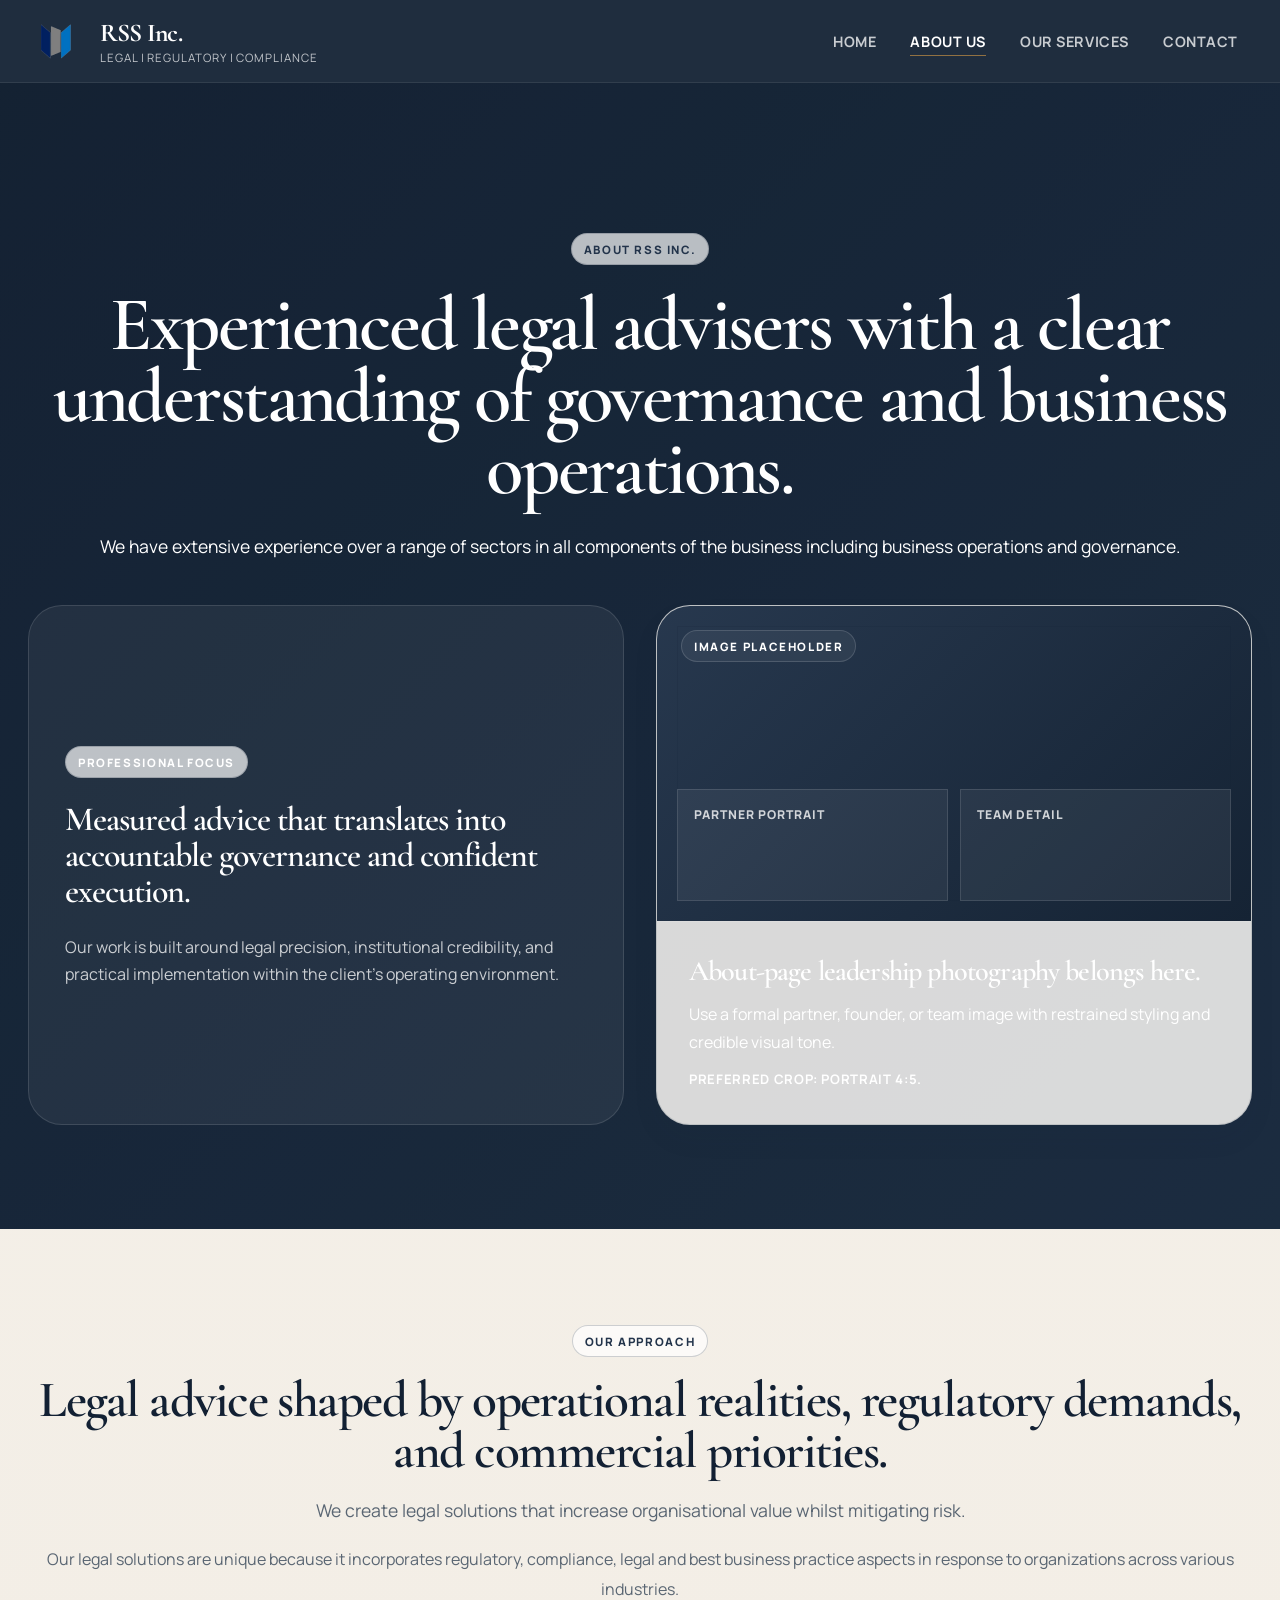
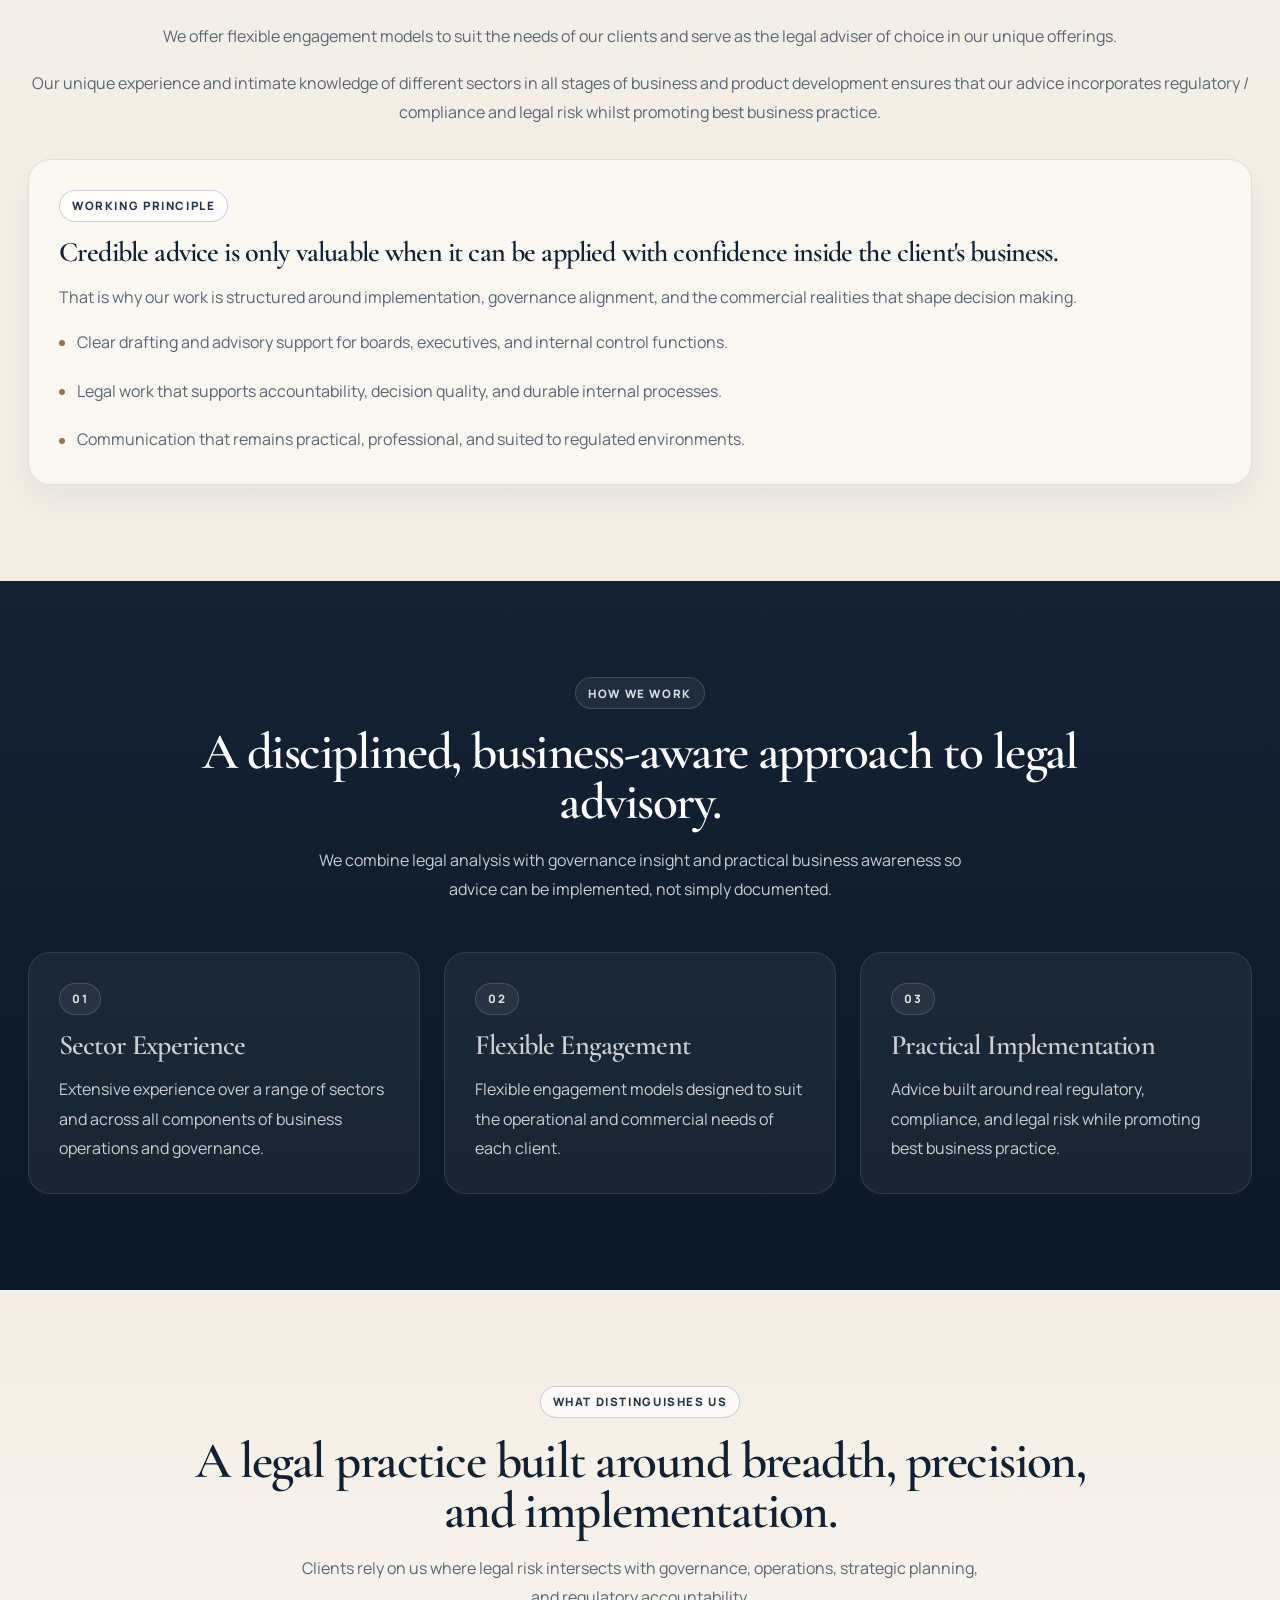
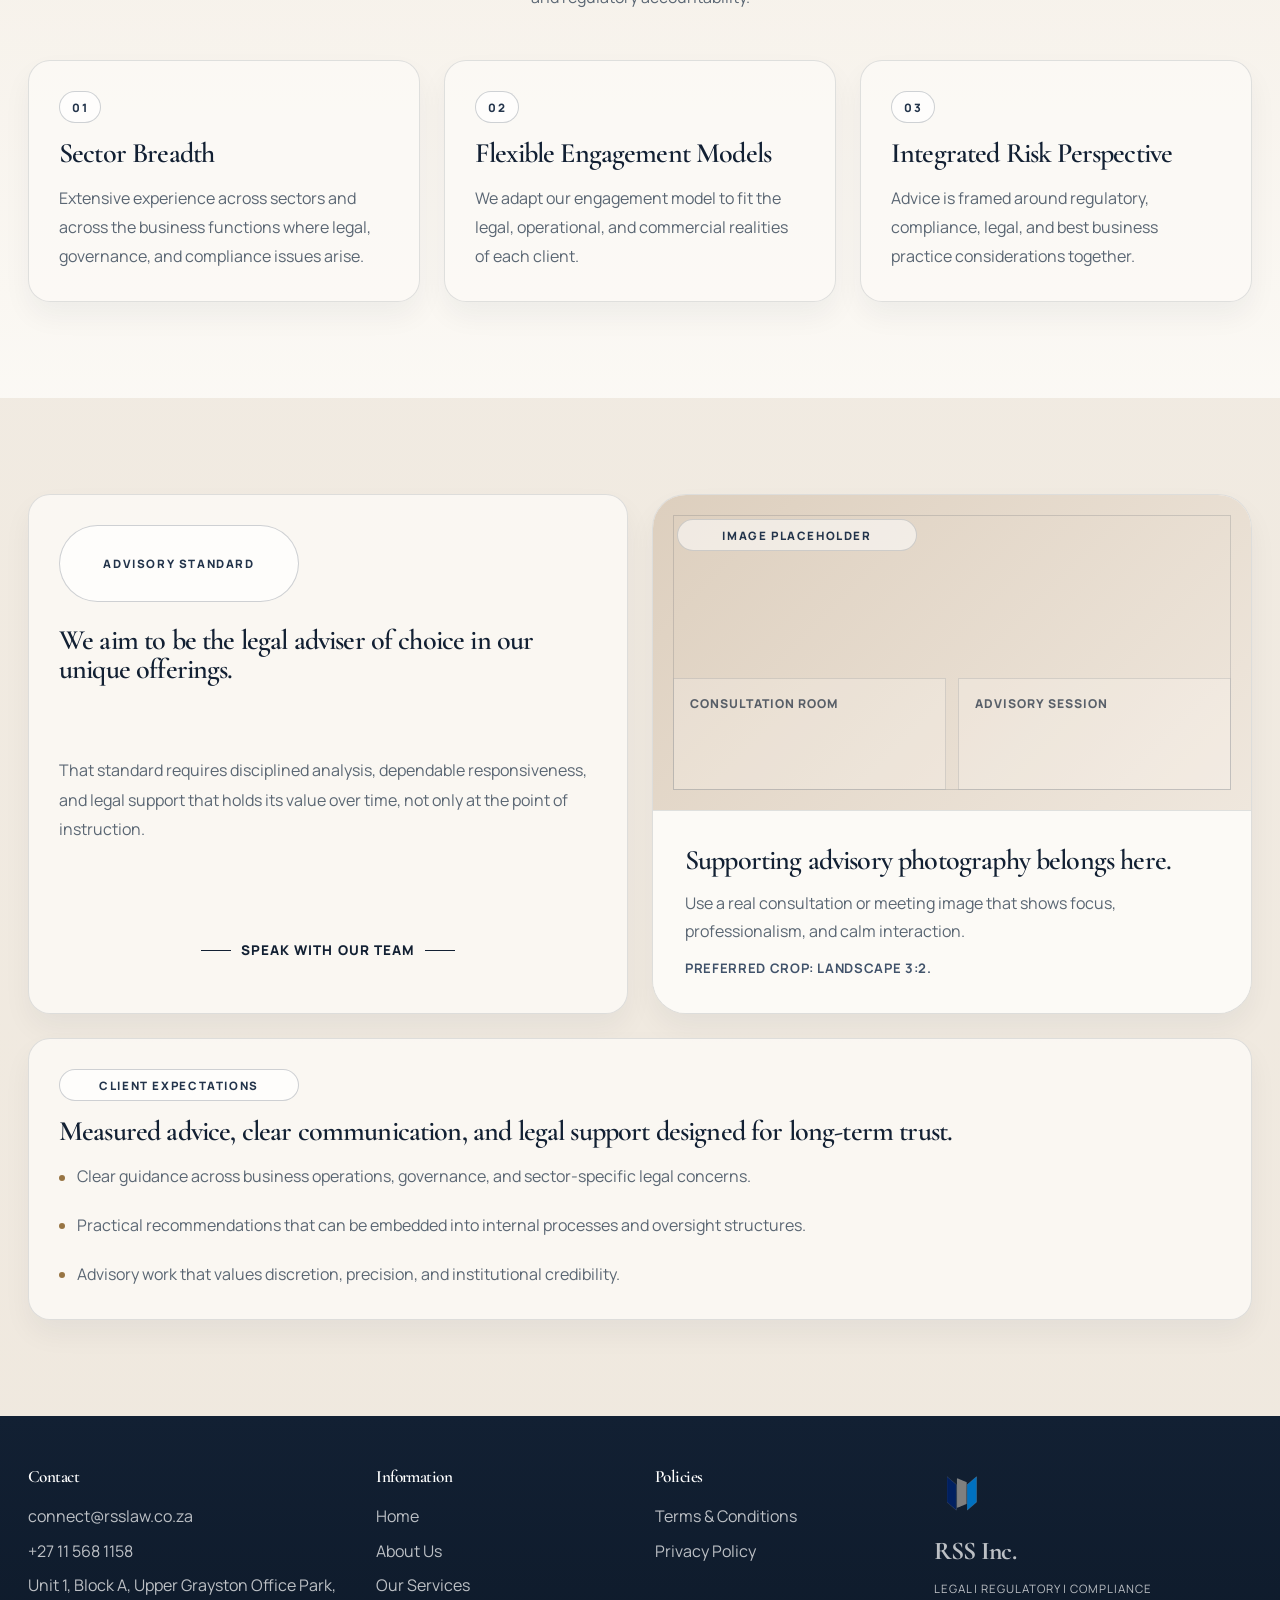
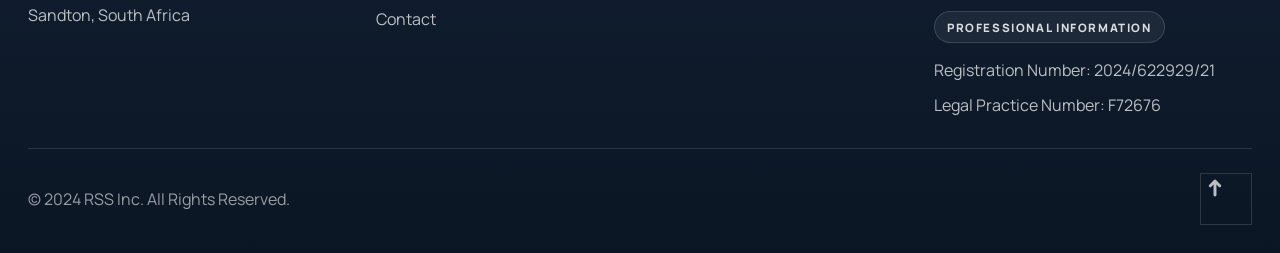
==== commit 275d34db: "Enhance about page layout and styling for improved readability and visual appeal" ====
--- a/about.html
+++ b/about.html
@@ -129,7 +129,7 @@
 
       <section class="section section-muted">
         <div class="container">
-          <div class="section-heading reveal fade-up">
+          <div class="section-heading section-heading-centered reveal fade-up">
             <span class="section-tag">What Distinguishes Us</span>
             <h2>A legal practice built around breadth, precision, and implementation.</h2>
             <p>Clients rely on us where legal risk intersects with governance, operations, strategic planning, and regulatory accountability.</p>
@@ -157,39 +157,37 @@
 
       <section class="section">
         <div class="container">
-          <div class="page-two-column">
-            <div class="intro-card section-shell reveal fade-up">
-              <span class="detail-label">Client Expectations</span>
+          <div class="page-two-column about-advisory-layout">
+            <div class="intro-card section-shell advisory-standard-card reveal fade-up">
+              <span class="detail-label advisory-pill">Advisory Standard</span>
+              <h3>We aim to be the legal adviser of choice in our unique offerings.</h3>
+              <p>That standard requires disciplined analysis, dependable responsiveness, and legal support that holds its value over time, not only at the point of instruction.</p>
+              <a class="button-link" href="contact.html">Speak With Our Team</a>
+            </div>
+
+            <figure class="image-placeholder section-shell reveal fade-left">
+              <div class="image-placeholder-media">
+                <span class="placeholder-label advisory-pill">Image Placeholder</span>
+                <div class="placeholder-grid" aria-hidden="true">
+                  <span>Consultation Room</span>
+                  <span>Advisory Session</span>
+                </div>
+              </div>
+              <figcaption class="image-placeholder-caption">
+                <h3>Supporting advisory photography belongs here.</h3>
+                <p>Use a real consultation or meeting image that shows focus, professionalism, and calm interaction.</p>
+                <span class="placeholder-note">Preferred crop: landscape 3:2.</span>
+              </figcaption>
+            </figure>
+
+            <div class="intro-card section-shell client-expectations-card reveal fade-up">
+              <span class="detail-label advisory-pill">Client Expectations</span>
               <h3>Measured advice, clear communication, and legal support designed for long-term trust.</h3>
               <ul class="content-list">
                 <li>Clear guidance across business operations, governance, and sector-specific legal concerns.</li>
                 <li>Practical recommendations that can be embedded into internal processes and oversight structures.</li>
                 <li>Advisory work that values discretion, precision, and institutional credibility.</li>
               </ul>
-            </div>
-
-            <div class="stack-layout reveal fade-left">
-              <figure class="image-placeholder section-shell">
-                <div class="image-placeholder-media">
-                  <span class="placeholder-label">Image Placeholder</span>
-                  <div class="placeholder-grid" aria-hidden="true">
-                    <span>Consultation Room</span>
-                    <span>Advisory Session</span>
-                  </div>
-                </div>
-                <figcaption class="image-placeholder-caption">
-                  <h3>Supporting advisory photography belongs here.</h3>
-                  <p>Use a real consultation or meeting image that shows focus, professionalism, and calm interaction.</p>
-                  <span class="placeholder-note">Preferred crop: landscape 3:2.</span>
-                </figcaption>
-              </figure>
-
-              <div class="intro-card section-shell">
-                <span class="detail-label">Advisory Standard</span>
-                <h3>We aim to be the legal adviser of choice in our unique offerings.</h3>
-                <p>That standard requires disciplined analysis, dependable responsiveness, and legal support that holds its value over time, not only at the point of instruction.</p>
-                <a class="button-link" href="contact.html">Speak With Our Team</a>
-              </div>
             </div>
           </div>
         </div>
--- a/styles.css
+++ b/styles.css
@@ -687,6 +687,22 @@
   margin-bottom: 48px;
 }
 
+.section-heading.text-light {
+  justify-items: center;
+  margin-inline: auto;
+  text-align: center;
+}
+
+.section-heading-centered {
+  justify-items: center;
+  margin-inline: auto;
+  text-align: center;
+}
+
+.section-heading.text-light h2 {
+  color: var(--white);
+}
+
 .section-heading p,
 .intro-copy p,
 .about-copy p,
@@ -708,6 +724,70 @@
   grid-template-columns: minmax(0, 1.06fr) minmax(340px, 0.94fr);
   gap: 52px;
   align-items: start;
+}
+
+.about-layout {
+  grid-template-columns: minmax(0, 1fr);
+  gap: 32px;
+}
+
+.about-layout > * {
+  width: 100%;
+}
+
+.about-layout .about-copy p,
+.about-layout .quote-block p,
+.about-layout .content-list {
+  max-width: none;
+}
+
+.about-layout .about-copy {
+  justify-items: center;
+  text-align: center;
+}
+
+.about-advisory-layout {
+  grid-template-columns: repeat(2, minmax(0, 1fr));
+  gap: 24px;
+  align-items: stretch;
+}
+
+.about-advisory-layout > * {
+  width: 100%;
+  height: 100%;
+}
+
+.about-advisory-layout > :not(.client-expectations-card) {
+  min-height: 520px;
+}
+
+.about-advisory-layout .image-placeholder {
+  display: grid;
+  grid-template-rows: minmax(0, 1fr) auto;
+  margin: 0;
+}
+
+.about-advisory-layout .advisory-pill {
+  display: inline-flex;
+  align-items: center;
+  justify-content: center;
+  width: 240px;
+  min-width: 240px;
+  min-height: 32px;
+  padding: 0 12px;
+  text-align: center;
+}
+
+.about-advisory-layout .advisory-standard-card {
+  gap: 24px;
+}
+
+.about-advisory-layout .advisory-standard-card .advisory-pill {
+  min-height: 28px;
+}
+
+.about-advisory-layout .client-expectations-card {
+  grid-column: 1 / -1;
 }
 
 .contact-grid {
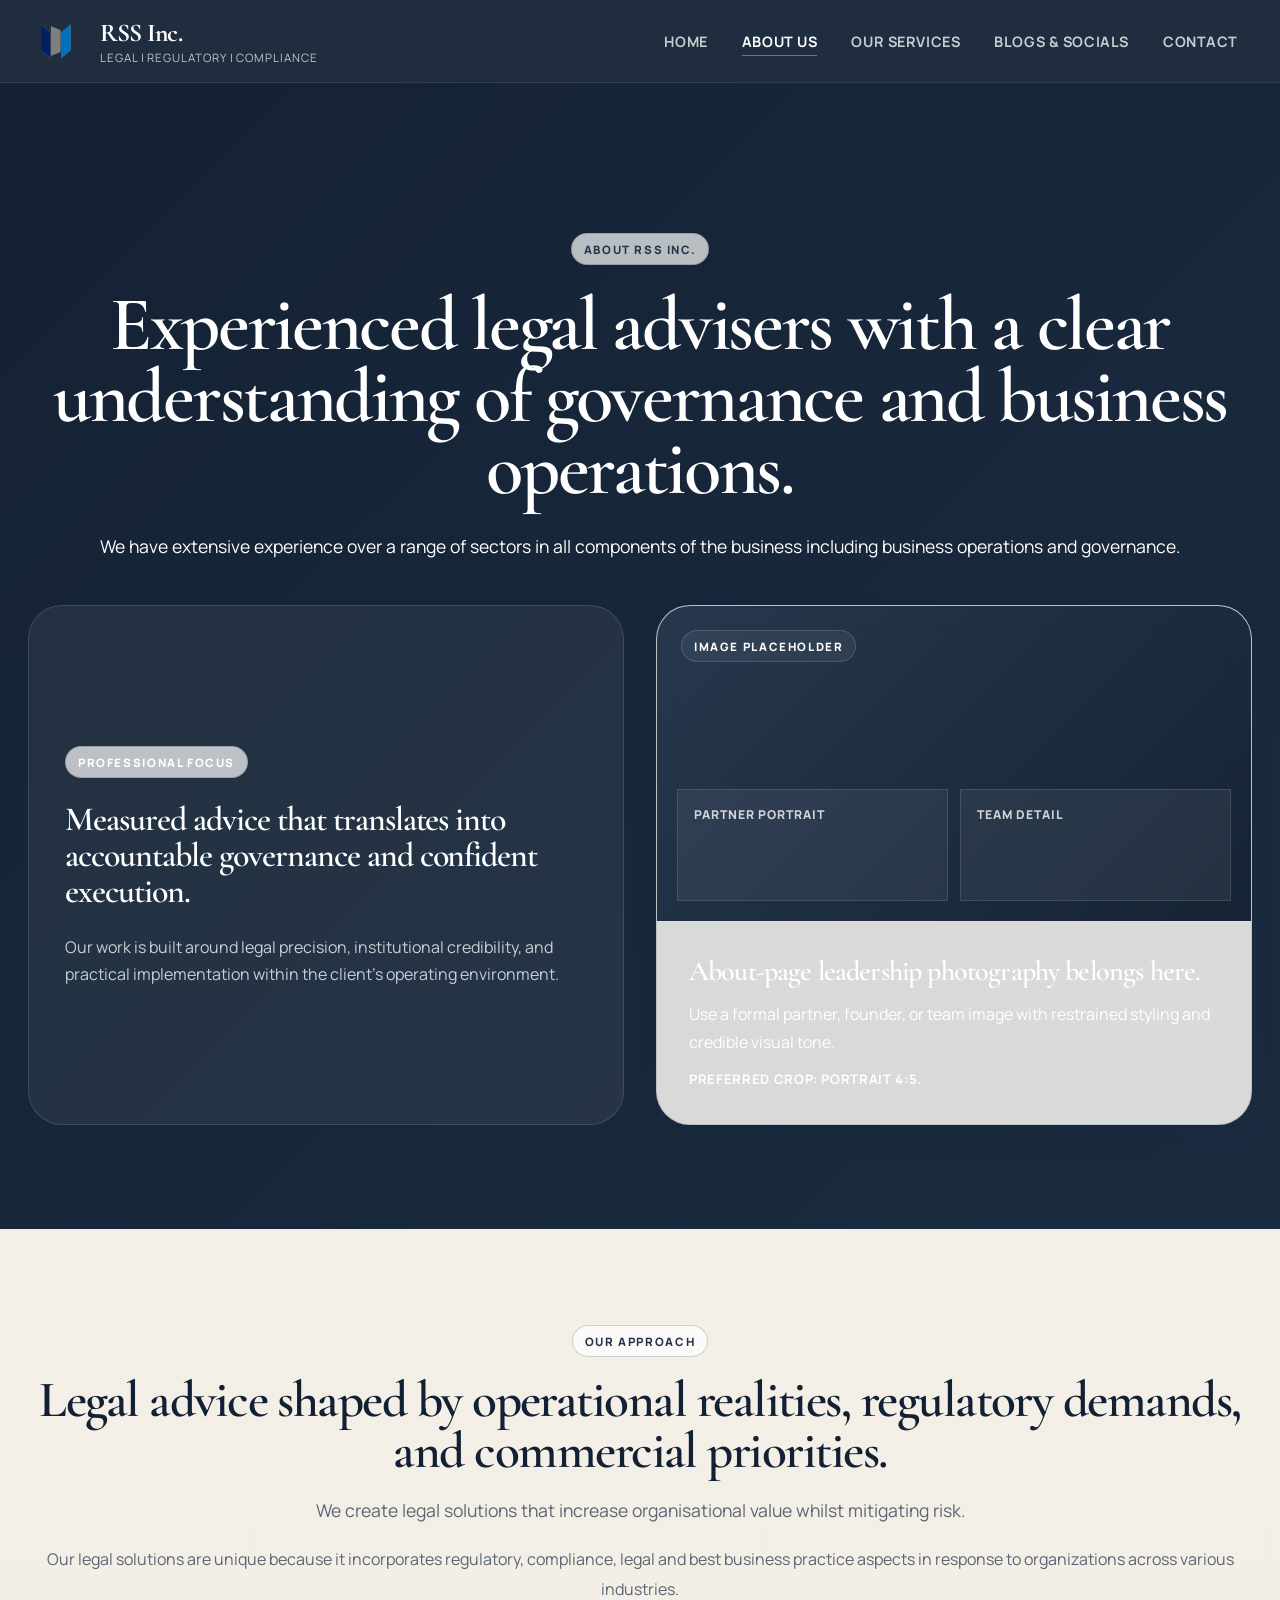
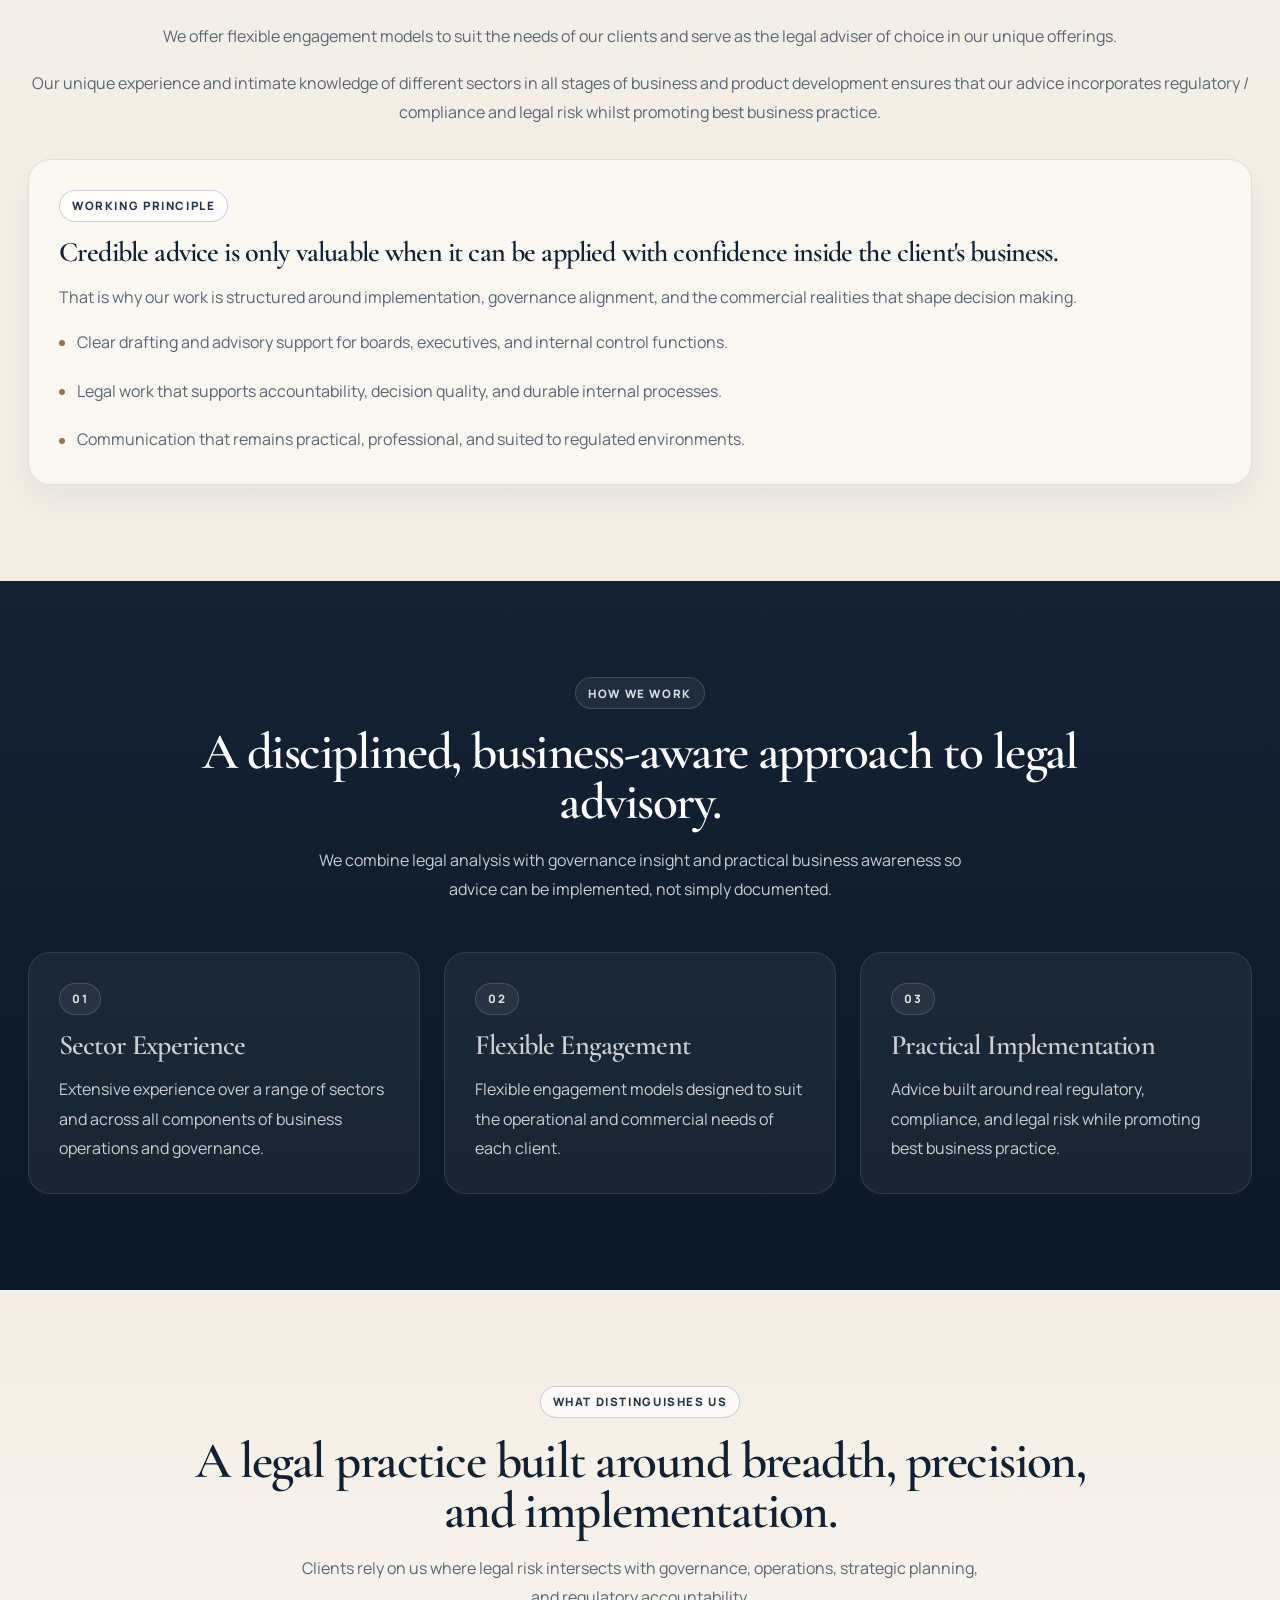
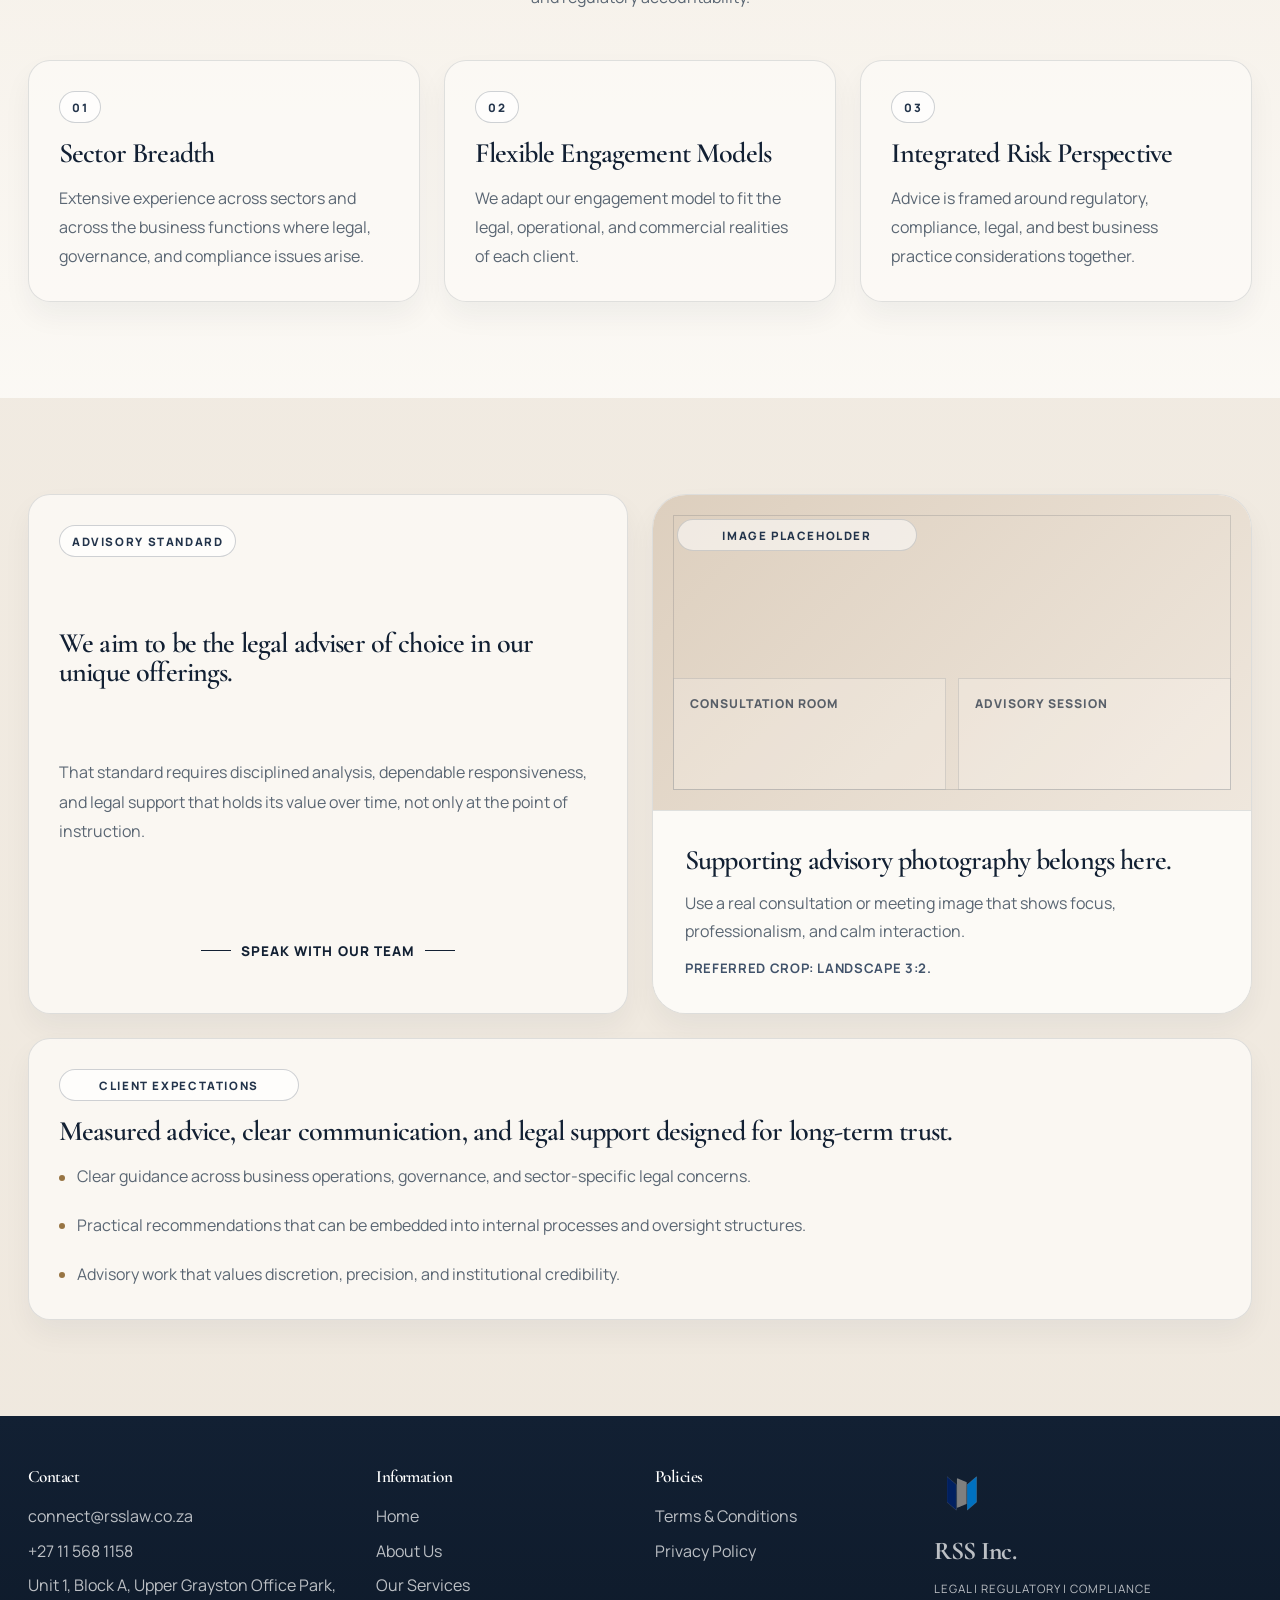
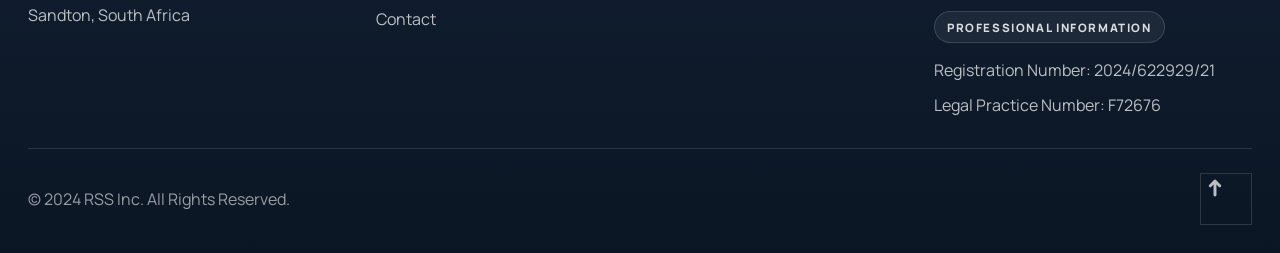
==== commit 06c7dab5: "Add CMS authentication bridge, login page, and JavaScript functionality - Created cms-auth-bridge.js" ====
--- a/about.html
+++ b/about.html
@@ -34,6 +34,7 @@
           <a href="index.html">Home</a>
           <a href="about.html">About Us</a>
           <a href="services.html">Our Services</a>
+          <a href="blogs-and-socials.html">Blogs &amp; Socials</a>
           <a href="contact.html">Contact</a>
         </nav>
       </div>
--- a/styles.css
+++ b/styles.css
@@ -358,8 +358,21 @@
   border-color: rgba(255, 255, 255, 0.22);
 }
 
+.hero .button-secondary,
+.page-hero .button-secondary {
+  color: var(--white);
+  border-color: rgba(255, 255, 255, 0.22);
+}
+
 .section-dark .button-secondary:hover,
 .section-dark .button-secondary:focus-visible {
+  background: rgba(255, 255, 255, 0.06);
+}
+
+.hero .button-secondary:hover,
+.hero .button-secondary:focus-visible,
+.page-hero .button-secondary:hover,
+.page-hero .button-secondary:focus-visible {
   background: rgba(255, 255, 255, 0.06);
 }
 
@@ -458,10 +471,24 @@
 }
 
 .hero-actions {
-  display: grid;
-  justify-items: center;
+  display: flex;
+  justify-content: center;
+  align-items: center;
+  flex-wrap: wrap;
   width: 100%;
   gap: 14px;
+}
+
+.page-actions {
+  display: inline-flex;
+  align-items: center;
+  justify-content: center;
+  gap: 12px;
+  flex-wrap: wrap;
+}
+
+.page-hero-copy .page-actions {
+  margin-top: 4px;
 }
 
 .hero-panel {
@@ -672,6 +699,262 @@
   max-width: 700px;
 }
 
+.blogs-socials-page .page-hero-copy {
+  max-width: 860px;
+  justify-items: start;
+  text-align: left;
+}
+
+.blogs-socials-page .page-hero-copy p {
+  max-width: 68ch;
+}
+
+.all-articles-hero .page-hero-grid {
+  align-items: center;
+}
+
+.all-articles-page .page-hero-copy {
+  max-width: 860px;
+  justify-items: start;
+  text-align: left;
+}
+
+.all-articles-page .page-hero-copy p {
+  max-width: 68ch;
+}
+
+.services-page .page-hero .page-hero-grid {
+  grid-template-columns: 1fr;
+  gap: 34px;
+}
+
+.services-page .page-hero-copy {
+  justify-items: center;
+  margin-inline: auto;
+  text-align: center;
+}
+
+.services-page .page-hero-copy p {
+  max-width: 860px;
+}
+
+.services-page .page-hero .stack-layout {
+  display: grid;
+  grid-template-columns: repeat(2, minmax(0, 1fr));
+  gap: 24px;
+  align-items: stretch;
+}
+
+.services-page .page-hero .stack-layout > * {
+  height: 100%;
+}
+
+.services-page .page-hero .stack-layout .image-placeholder,
+.services-page .page-hero .stack-layout .intro-card {
+  width: 100%;
+  min-height: 520px;
+}
+
+.services-page .page-hero .stack-layout .image-placeholder {
+  display: grid;
+  grid-template-rows: minmax(0, 1fr) auto;
+  margin: 0;
+}
+
+.contact-page .page-hero .page-hero-grid {
+  grid-template-columns: 1fr;
+  gap: 34px;
+}
+
+.contact-page .page-hero-copy {
+  justify-items: center;
+  margin-inline: auto;
+  text-align: center;
+}
+
+.contact-page .page-hero-copy p {
+  max-width: 860px;
+}
+
+.contact-page .page-hero .stack-layout {
+  display: grid;
+  grid-template-columns: repeat(2, minmax(0, 1fr));
+  gap: 24px;
+  align-items: stretch;
+}
+
+.contact-page .page-hero .stack-layout > * {
+  height: 100%;
+}
+
+.contact-page .page-hero .stack-layout .image-placeholder,
+.contact-page .page-hero .stack-layout .intro-card {
+  width: 100%;
+  min-height: 520px;
+}
+
+.contact-page .page-hero .stack-layout .image-placeholder {
+  display: grid;
+  grid-template-rows: minmax(0, 1fr) auto;
+  margin: 0;
+}
+
+.contact-page-hero {
+  padding-bottom: 58px;
+}
+
+.contact-hero-wrap {
+  display: grid;
+  grid-template-columns: minmax(0, 1.1fr) minmax(320px, 0.9fr);
+  gap: 28px;
+  padding: 42px;
+  background: var(--hero-bg);
+  border-color: var(--line-inverse);
+  box-shadow: 0 28px 58px rgba(11, 22, 36, 0.24);
+}
+
+.contact-hero-intro {
+  display: grid;
+  gap: 18px;
+  align-content: center;
+}
+
+.contact-hero-intro h1,
+.contact-hero-intro p {
+  color: var(--white);
+}
+
+.contact-hero-intro p {
+  max-width: 64ch;
+}
+
+.contact-hero-meta {
+  display: grid;
+  gap: 18px;
+}
+
+.contact-meta-card {
+  display: grid;
+  gap: 12px;
+  padding: 24px;
+  border: 1px solid var(--line-inverse);
+  background: rgba(255, 255, 255, 0.06);
+}
+
+.contact-meta-card h3,
+.contact-meta-card p {
+  color: var(--white);
+}
+
+.contact-meta-card p {
+  font-size: 0.95rem;
+  line-height: 1.72;
+}
+
+.contact-page-section {
+  padding-top: 36px;
+}
+
+.contact-main-layout {
+  display: grid;
+  grid-template-columns: minmax(0, 1.08fr) minmax(360px, 0.92fr);
+  gap: 28px;
+  align-items: start;
+}
+
+.contact-form-card {
+  padding: 34px;
+  gap: 14px;
+}
+
+.contact-form-card h2 {
+  font-size: clamp(2rem, 3.1vw, 2.9rem);
+}
+
+.contact-form-card > p {
+  max-width: 60ch;
+}
+
+.contact-form-card .contact-form {
+  gap: 16px;
+}
+
+.contact-form-card .button {
+  width: 100%;
+  margin-top: 6px;
+}
+
+.contact-side-stack {
+  display: grid;
+  gap: 24px;
+}
+
+.contact-direct-card {
+  padding: 32px;
+  gap: 16px;
+}
+
+.contact-direct-list {
+  gap: 0;
+}
+
+.contact-direct-list li {
+  gap: 14px;
+  padding: 14px 0;
+  border-top: 1px solid var(--line);
+}
+
+.contact-direct-list li:first-child {
+  padding-top: 0;
+  border-top: 0;
+}
+
+.contact-direct-list a,
+.contact-direct-list span:last-child {
+  color: var(--text);
+}
+
+.contact-direct-list a:hover,
+.contact-direct-list a:focus-visible {
+  color: var(--accent-deep);
+}
+
+.contact-map-card {
+  overflow: hidden;
+  padding: 0;
+  gap: 0;
+}
+
+.contact-map-card .map-card-copy {
+  padding: 28px 30px;
+}
+
+.contact-map-card iframe {
+  min-height: 310px;
+}
+
+.contact-help-section {
+  padding-top: 18px;
+}
+
+.contact-help-grid {
+  display: grid;
+  grid-template-columns: repeat(3, minmax(0, 1fr));
+  gap: 24px;
+}
+
+.contact-help-grid .detail-card {
+  padding: 30px;
+  transition: border-color var(--transition), box-shadow var(--transition), transform var(--transition);
+}
+
+.contact-help-grid .detail-card:hover,
+.contact-help-grid .detail-card:focus-within {
+  transform: translateY(-2px);
+  border-color: var(--line-strong);
+  box-shadow: var(--shadow-md);
+}
+
 .section-heading,
 .intro-copy,
 .about-copy,
@@ -726,6 +1009,11 @@
   align-items: start;
 }
 
+.contact-page-grid {
+  grid-template-columns: 1fr;
+  gap: 28px;
+}
+
 .about-layout {
   grid-template-columns: minmax(0, 1fr);
   gap: 32px;
@@ -783,7 +1071,10 @@
 }
 
 .about-advisory-layout .advisory-standard-card .advisory-pill {
-  min-height: 28px;
+  width: fit-content;
+  min-width: 0;
+  height: 32px;
+  min-height: 32px;
 }
 
 .about-advisory-layout .client-expectations-card {
@@ -835,6 +1126,181 @@
   padding: 30px;
   border-radius: var(--radius-md);
   box-shadow: var(--shadow-sm);
+}
+
+.social-links-grid {
+  display: grid;
+  grid-template-columns: repeat(auto-fit, minmax(210px, 1fr));
+  gap: 20px;
+}
+
+.social-profile-card {
+  gap: 18px;
+  border-color: var(--line);
+  transition: border-color var(--transition), box-shadow var(--transition), transform var(--transition);
+}
+
+.social-profile-card:hover,
+.social-profile-card:focus-within {
+  border-color: var(--line-strong);
+  box-shadow: var(--shadow-md);
+  transform: translateY(-1px);
+}
+
+.social-profile-head {
+  display: flex;
+  align-items: center;
+  gap: 12px;
+}
+
+.social-profile-head h3 {
+  font-size: clamp(1.18rem, 1.8vw, 1.5rem);
+}
+
+.social-profile-icon {
+  display: inline-flex;
+  align-items: center;
+  justify-content: center;
+  width: 42px;
+  height: 42px;
+  border: 1px solid var(--line-strong);
+  background: var(--surface-strong);
+  color: var(--accent-deep);
+}
+
+.social-profile-icon svg {
+  width: 20px;
+  height: 20px;
+}
+
+.social-profile-icon svg path,
+.social-profile-icon svg circle,
+.social-profile-icon svg rect {
+  fill: none;
+  stroke: currentColor;
+  stroke-width: 1.8;
+  stroke-linecap: round;
+  stroke-linejoin: round;
+}
+
+.social-profile-card .button-link {
+  justify-content: flex-start;
+}
+
+.blogs-socials-page .social-profile-card {
+  padding: 28px;
+}
+
+.blogs-socials-page .social-profile-card p {
+  line-height: 1.72;
+}
+
+.blogs-socials-page .social-profile-card .button-link {
+  margin-top: auto;
+}
+
+.videos-grid {
+  display: grid;
+  grid-template-columns: repeat(3, minmax(0, 1fr));
+  gap: 24px;
+}
+
+.video-card {
+  gap: 14px;
+}
+
+.video-card h3,
+.article-entry h3 {
+  line-height: 1.08;
+}
+
+.video-card p,
+.article-entry p {
+  line-height: 1.74;
+}
+
+.video-thumb {
+  display: block;
+  width: 100%;
+  overflow: hidden;
+  border: 1px solid var(--line-inverse);
+}
+
+.video-thumb img {
+  width: 100%;
+  height: 100%;
+  min-height: 180px;
+  object-fit: cover;
+  transition: transform var(--transition), opacity var(--transition);
+}
+
+.video-card:hover .video-thumb img,
+.video-card:focus-within .video-thumb img {
+  transform: scale(1.02);
+  opacity: 0.92;
+}
+
+.video-card .button-link {
+  justify-content: flex-start;
+}
+
+.articles-grid .detail-card {
+  gap: 12px;
+}
+
+.all-articles-section .section-heading {
+  margin-bottom: 30px;
+}
+
+.all-articles-grid {
+  row-gap: 26px;
+}
+
+.article-entry {
+  gap: 14px;
+}
+
+.article-entry h3 {
+  font-size: clamp(1.32rem, 2vw, 1.7rem);
+}
+
+.article-entry p {
+  line-height: 1.72;
+}
+
+.article-read-link {
+  justify-self: start;
+  margin-top: 4px;
+}
+
+.blogs-socials-page .section-action,
+.all-articles-page .section-action {
+  display: flex;
+  justify-content: center;
+  align-items: center;
+  margin-top: 42px;
+}
+
+.blogs-socials-page .section-action .button,
+.all-articles-page .section-action .button {
+  min-width: 188px;
+}
+
+.all-articles-page .article-entry {
+  padding: 28px;
+}
+
+.article-meta {
+  margin-top: auto;
+  color: var(--text-soft);
+  font-size: 0.85rem;
+  font-weight: 700;
+  letter-spacing: 0.04em;
+  text-transform: uppercase;
+}
+
+.article-meta time {
+  color: inherit;
 }
 
 .section-dark .feature-card,
@@ -931,18 +1397,109 @@
   align-content: start;
 }
 
+.contact-sidebar {
+  display: grid;
+  grid-template-columns: repeat(2, minmax(0, 1fr));
+  gap: 24px;
+  align-content: start;
+}
+
+.contact-panel-compact {
+  gap: 18px;
+}
+
+.contact-panel-intro {
+  max-width: none;
+}
+
 .contact-form {
   display: grid;
-  gap: 18px;
+  gap: 14px;
+}
+
+.login-page-hero .page-hero-grid {
+  align-items: center;
+}
+
+.login-page .page-hero-copy {
+  max-width: 860px;
+  justify-items: start;
+  text-align: left;
+}
+
+.login-page .page-hero-copy p {
+  max-width: 70ch;
+}
+
+.login-page .page-hero-copy .lead {
+  line-height: 1.84;
+}
+
+.login-access-note {
+  margin-top: 2px;
+  padding-left: 14px;
+  border-left: 2px solid rgba(255, 255, 255, 0.36);
+  color: rgba(255, 255, 255, 0.84);
+  font-size: 0.9rem;
+  letter-spacing: 0.04em;
+  text-transform: uppercase;
+}
+
+.login-form-card {
+  max-width: 560px;
+  justify-self: end;
+  gap: 14px;
+}
+
+.login-form-card .button {
+  width: 100%;
+  margin-top: 2px;
+}
+
+.cms-login-form {
+  gap: 14px;
+}
+
+.cms-login-form input[aria-invalid="true"] {
+  border-color: rgba(151, 116, 67, 0.9);
+  box-shadow: 0 0 0 3px rgba(151, 116, 67, 0.14);
+}
+
+.form-error {
+  min-height: 1.15rem;
+  margin: 0;
+  color: var(--accent-deep);
+  font-size: 0.8rem;
+  font-weight: 700;
+  letter-spacing: 0.02em;
+}
+
+.login-form-note {
+  margin-top: 6px;
+  color: var(--text-soft);
+  font-size: 0.86rem;
+  line-height: 1.6;
+}
+
+.login-page .site-footer {
+  margin-top: 0;
 }
 
 .field-grid {
   display: grid;
-  gap: 18px;
+  gap: 14px;
 }
 
 .two-col {
   grid-template-columns: repeat(2, minmax(0, 1fr));
+}
+
+.three-col {
+  grid-template-columns: repeat(3, minmax(0, 1fr));
+}
+
+.compact-fields label {
+  gap: 8px;
 }
 
 label {
@@ -984,8 +1541,17 @@
 }
 
 textarea {
-  min-height: 170px;
+  min-height: 128px;
   resize: vertical;
+}
+
+.contact-page .form-card:not(.contact-form-card) {
+  gap: 14px;
+  padding: 28px;
+}
+
+.contact-page .form-card h3 {
+  margin-bottom: 4px;
 }
 
 .captcha-shell {
@@ -993,7 +1559,7 @@
   align-items: center;
   justify-content: space-between;
   gap: 18px;
-  padding: 16px 18px;
+  padding: 12px 16px;
   border: 1px solid var(--line);
   background: var(--surface-muted);
 }
@@ -1069,6 +1635,31 @@
   display: none;
 }
 
+.contact-list-compact {
+  gap: 0;
+}
+
+.contact-list-compact li {
+  gap: 14px;
+  padding: 14px 0;
+  border-top: 1px solid var(--line);
+}
+
+.contact-list-compact li:first-child {
+  padding-top: 0;
+  border-top: 0;
+}
+
+.contact-list-compact a,
+.contact-list-compact span:last-child {
+  color: var(--text);
+}
+
+.contact-list-compact a:hover,
+.contact-list-compact a:focus-visible {
+  color: var(--accent-deep);
+}
+
 .service-intro-card {
   padding: 34px;
 }
@@ -1097,6 +1688,10 @@
   grid-template-columns: minmax(0, 1fr) 320px;
   gap: 30px;
   align-items: start;
+}
+
+.services-page .services-layout {
+  grid-template-columns: 320px minmax(0, 1fr);
 }
 
 .image-placeholder {
@@ -1224,11 +1819,20 @@
   gap: 22px;
 }
 
+.services-main > [id] {
+  scroll-margin-top: clamp(140px, 24vh, 240px);
+}
+
 .services-sidebar {
   position: sticky;
-  top: 108px;
+  top: 82px;
   display: grid;
   gap: 16px;
+  height: fit-content;
+}
+
+.services-page .services-sidebar {
+  order: -1;
 }
 
 .sidebar-card a {
@@ -1344,10 +1948,23 @@
   box-shadow: var(--shadow-sm);
 }
 
+.contact-location-card {
+  display: grid;
+  gap: 0;
+  padding: 0;
+}
+
+.map-card-copy {
+  display: grid;
+  gap: 14px;
+  padding: 28px 30px;
+  border-bottom: 1px solid var(--line);
+}
+
 .map-card iframe {
   display: block;
   width: 100%;
-  min-height: 320px;
+  min-height: 260px;
   border: 0;
 }
 
@@ -1502,6 +2119,27 @@
   }
 
   .practice-grid {
+    grid-template-columns: repeat(2, minmax(0, 1fr));
+  }
+
+  .services-page .page-hero .page-hero-grid {
+    grid-template-columns: 1fr;
+  }
+
+  .contact-page .page-hero .page-hero-grid {
+    grid-template-columns: 1fr;
+  }
+
+  .videos-grid {
+    grid-template-columns: repeat(2, minmax(0, 1fr));
+  }
+
+  .contact-hero-wrap,
+  .contact-main-layout {
+    grid-template-columns: 1fr;
+  }
+
+  .contact-help-grid {
     grid-template-columns: repeat(2, minmax(0, 1fr));
   }
 }
@@ -1568,6 +2206,73 @@
     position: static;
   }
 
+  .services-page .page-hero .stack-layout {
+    grid-template-columns: 1fr;
+  }
+
+  .contact-page .page-hero .stack-layout {
+    grid-template-columns: 1fr;
+  }
+
+  .login-page .page-hero-copy {
+    justify-items: center;
+    text-align: center;
+  }
+
+  .blogs-socials-page .page-hero-copy,
+  .all-articles-page .page-hero-copy {
+    justify-items: center;
+    margin-inline: auto;
+    text-align: center;
+  }
+
+  .blogs-socials-page .page-hero-copy p,
+  .all-articles-page .page-hero-copy p {
+    max-width: 72ch;
+  }
+
+  .login-form-card {
+    max-width: none;
+    justify-self: stretch;
+  }
+
+  .videos-grid {
+    grid-template-columns: 1fr;
+  }
+
+  .all-articles-section .section-heading {
+    margin-bottom: 24px;
+  }
+
+  .blogs-socials-page .section-heading,
+  .all-articles-page .section-heading {
+    margin-bottom: 36px;
+  }
+
+  .blogs-socials-page .section-action,
+  .all-articles-page .section-action {
+    margin-top: 34px;
+  }
+
+  .contact-hero-wrap,
+  .contact-form-card,
+  .contact-direct-card {
+    padding: 28px;
+  }
+
+  .contact-map-card .map-card-copy {
+    padding: 24px 26px;
+  }
+
+  .contact-help-grid {
+    grid-template-columns: 1fr;
+  }
+
+  .contact-sidebar,
+  .three-col {
+    grid-template-columns: 1fr;
+  }
+
   .hero {
     padding-top: 136px;
   }
@@ -1631,8 +2336,39 @@
     padding-top: 122px;
   }
 
+  .blogs-socials-page .social-profile-card,
+  .all-articles-page .article-entry,
+  .login-form-card {
+    padding: 24px;
+  }
+
+  .blogs-socials-page .section-heading,
+  .all-articles-page .section-heading {
+    margin-bottom: 30px;
+  }
+
+  .blogs-socials-page .section-action .button,
+  .all-articles-page .section-action .button {
+    width: 100%;
+    min-width: 0;
+  }
+
   .brand-copy strong {
     font-size: 1.38rem;
+  }
+
+  .contact-hero-wrap,
+  .contact-form-card,
+  .contact-direct-card {
+    padding: 22px;
+  }
+
+  .contact-map-card .map-card-copy {
+    padding: 20px 22px;
+  }
+
+  .contact-help-grid .detail-card {
+    padding: 24px;
   }
 
   .brand-copy small {
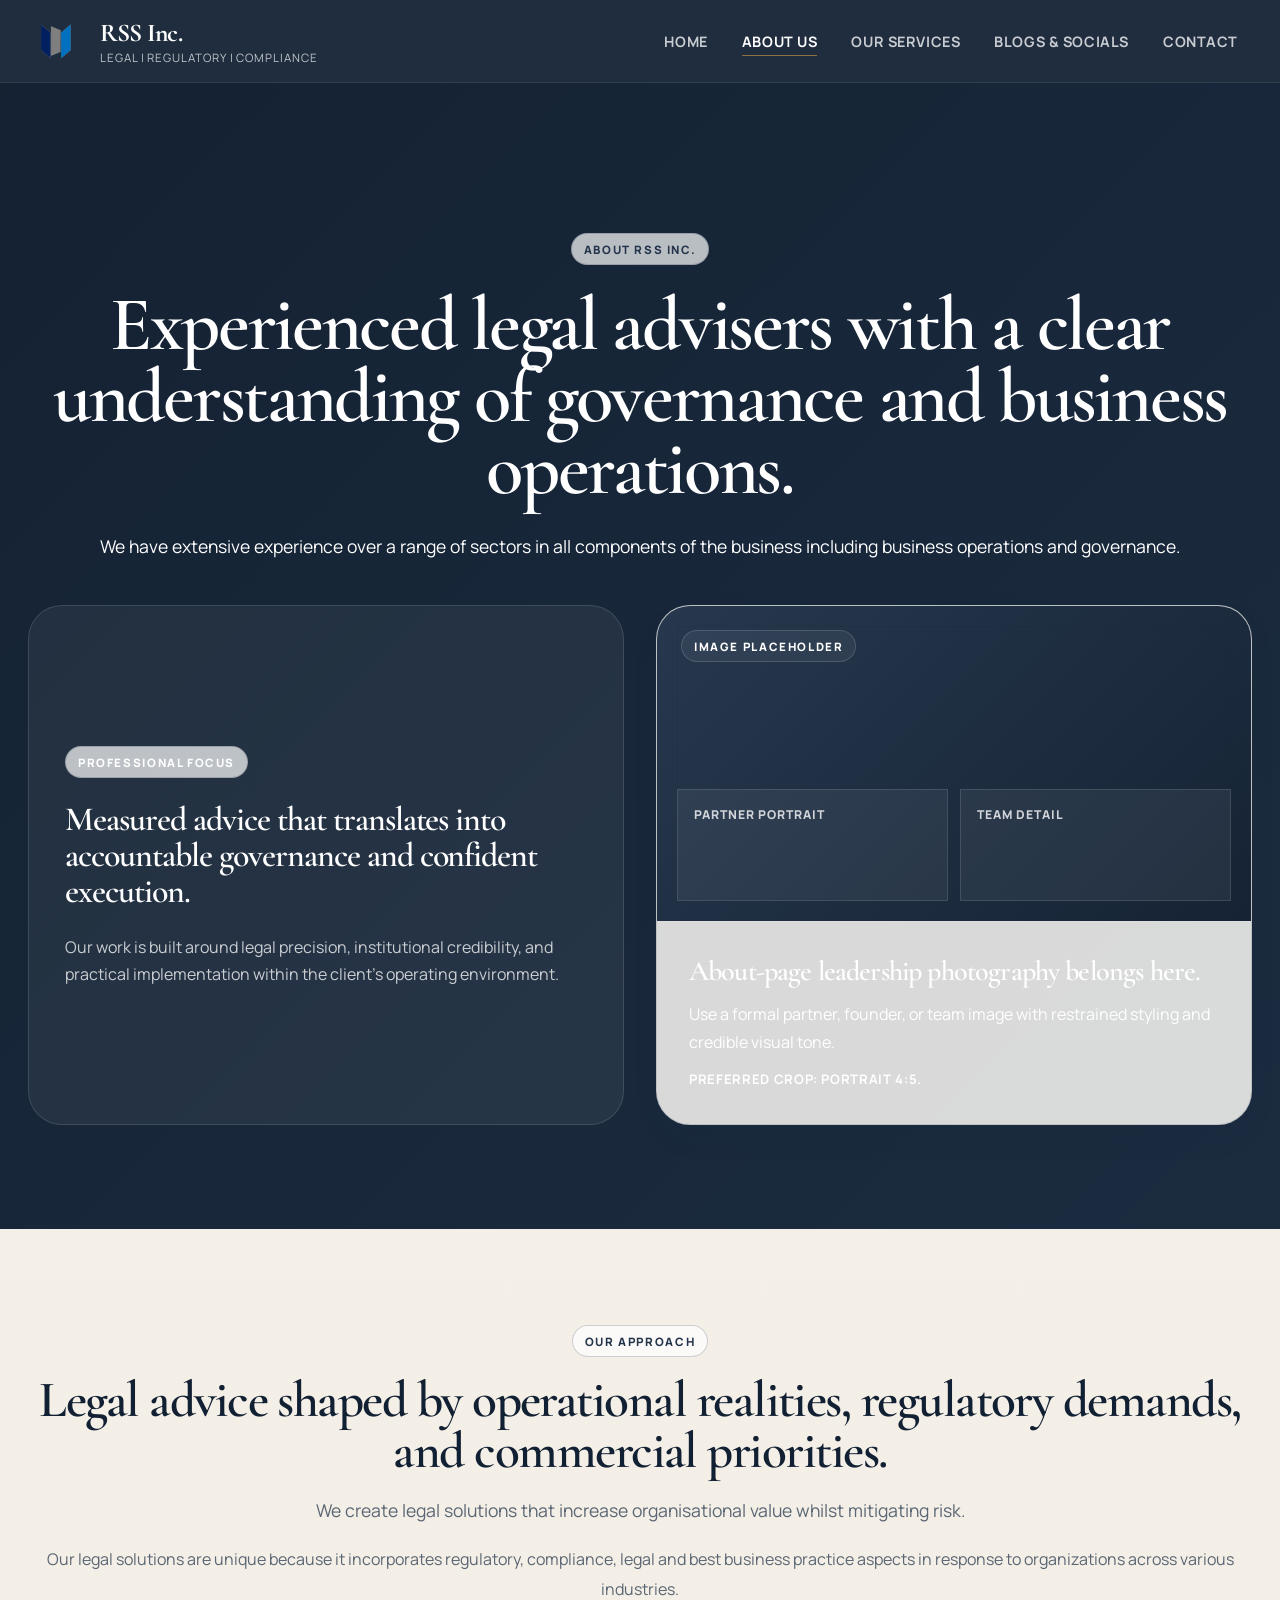
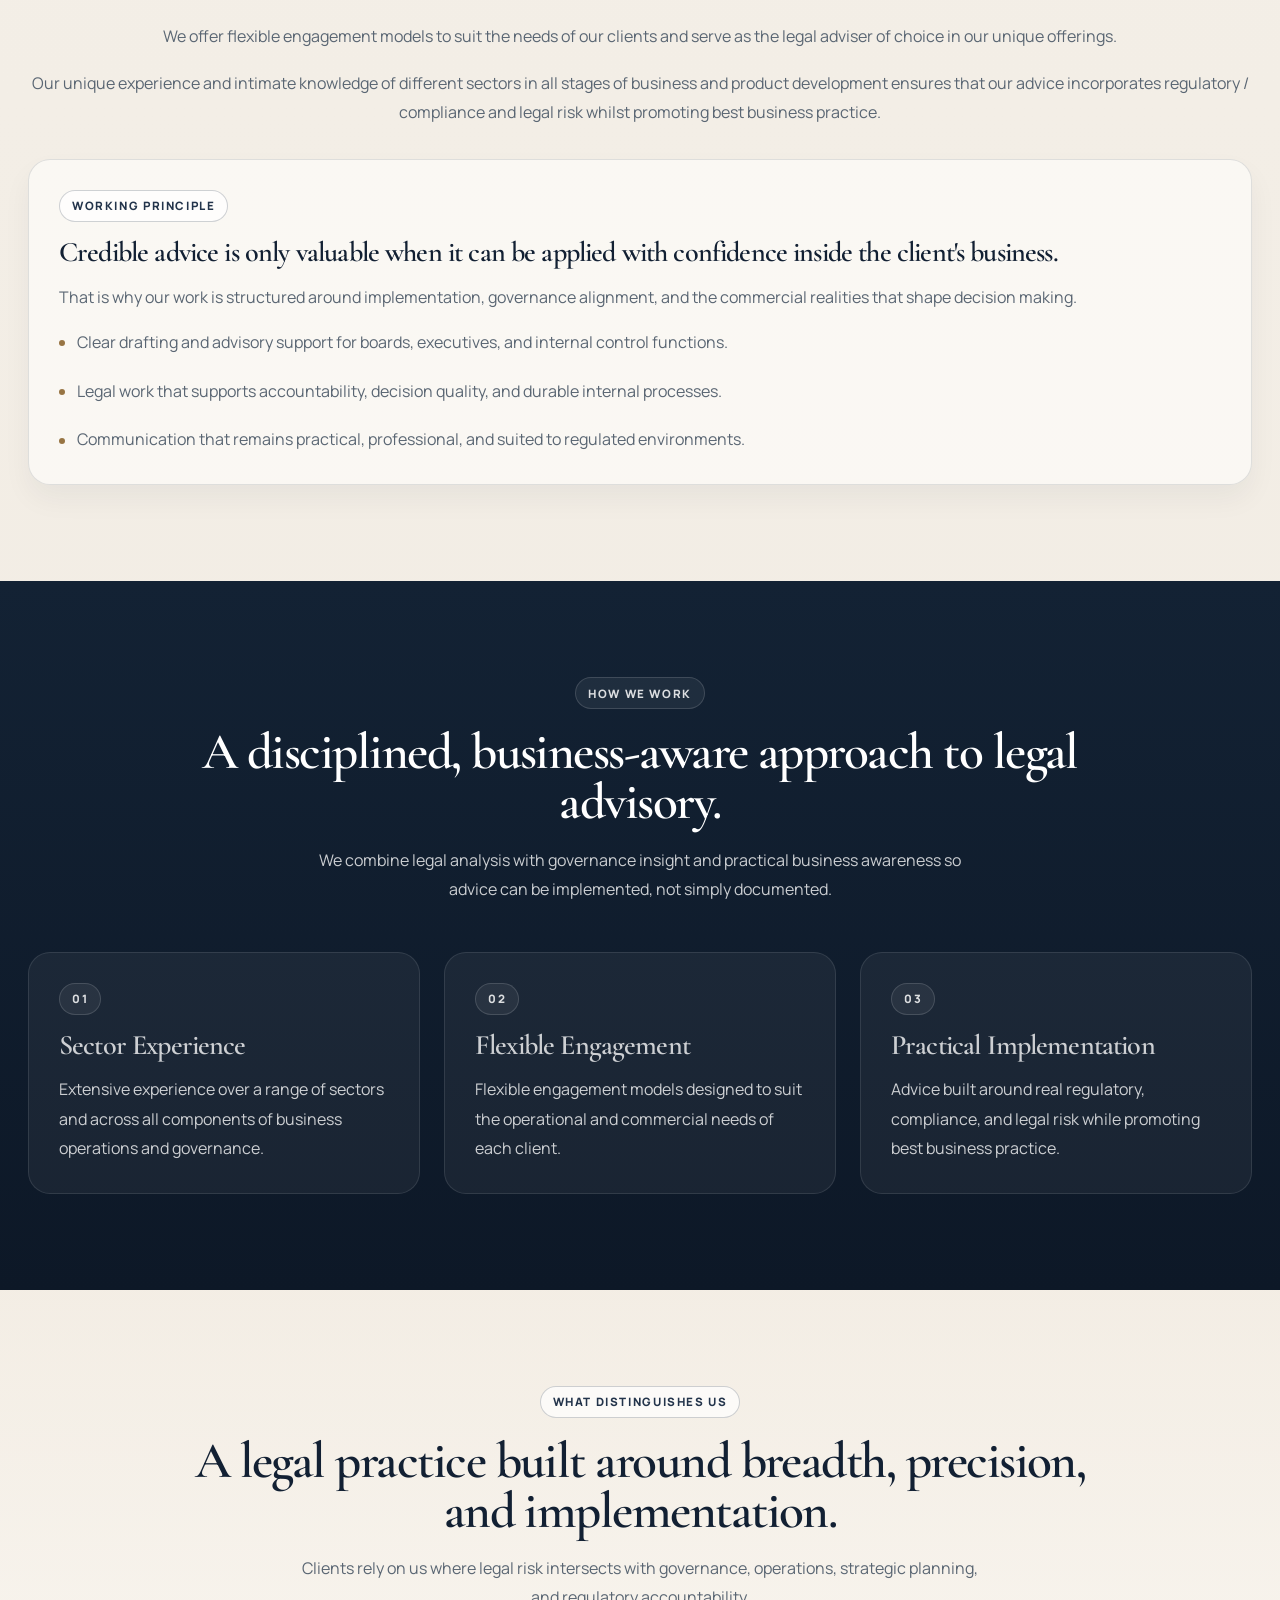
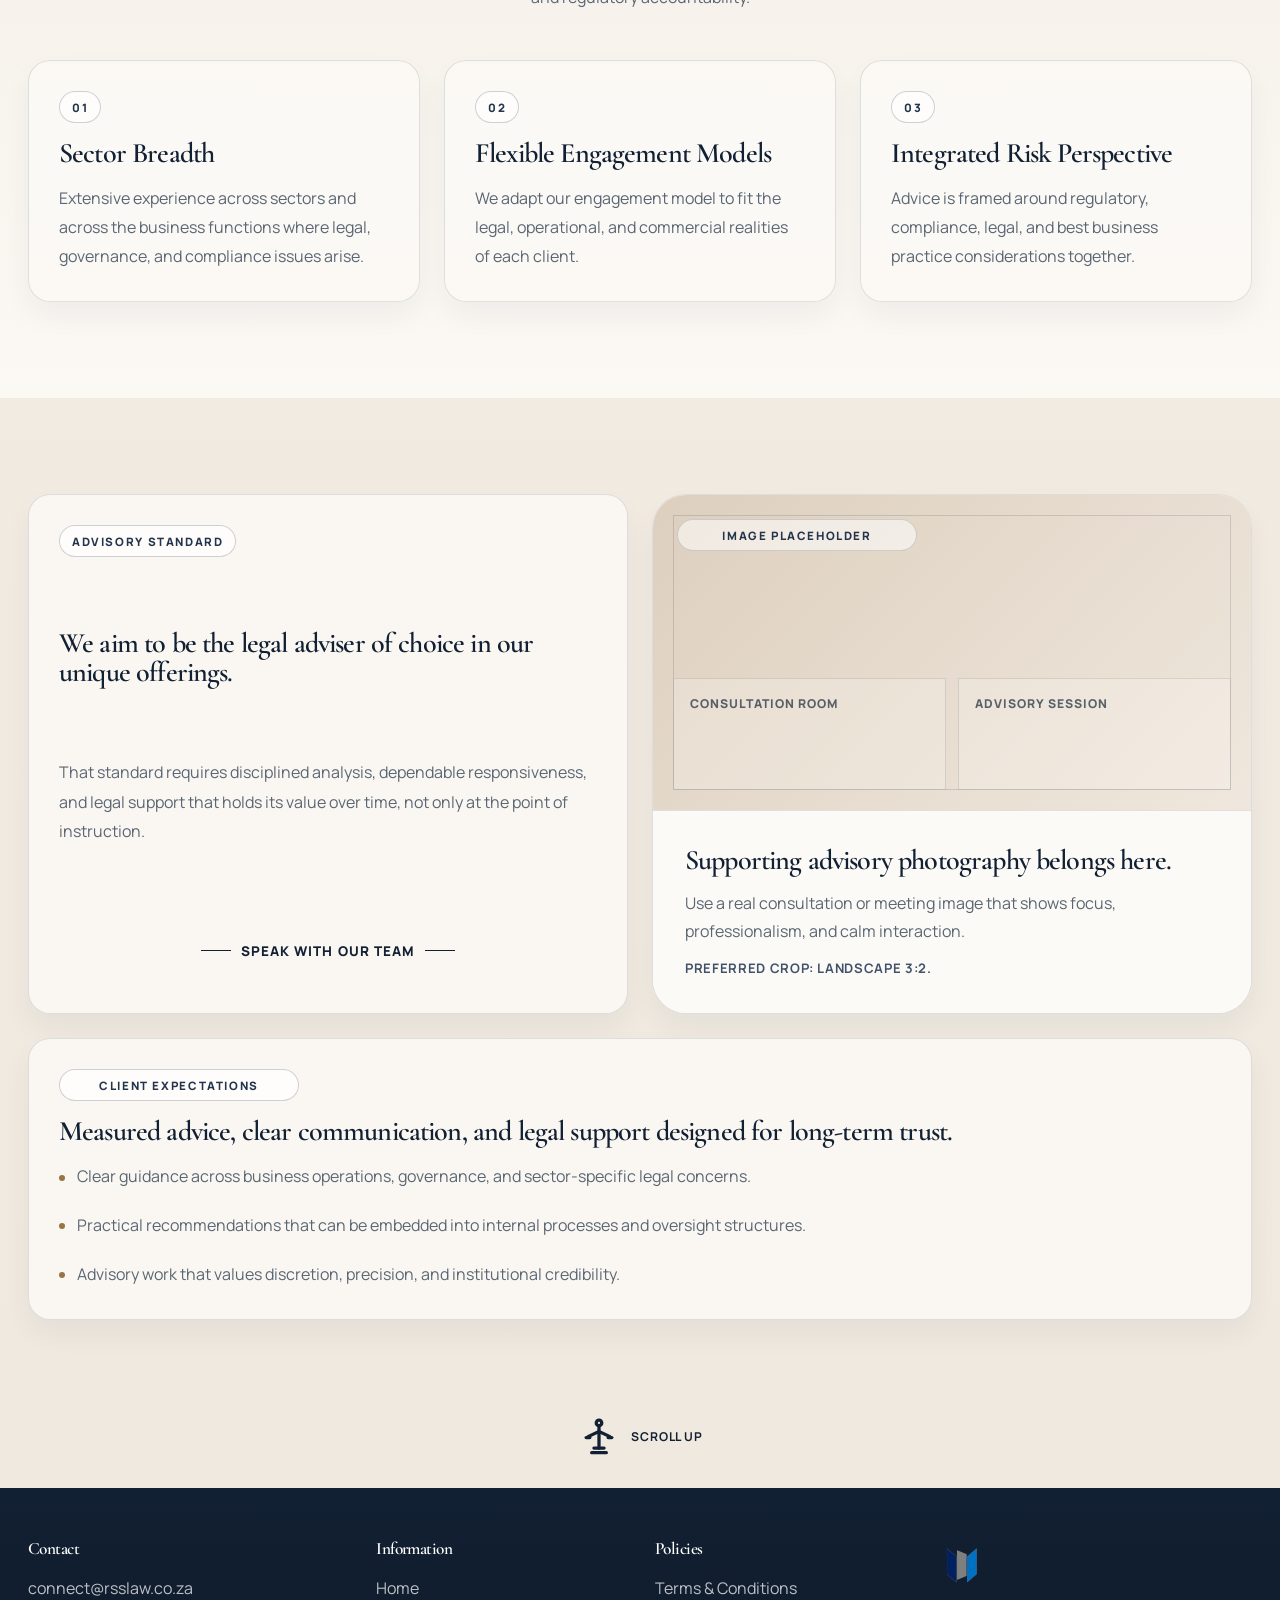
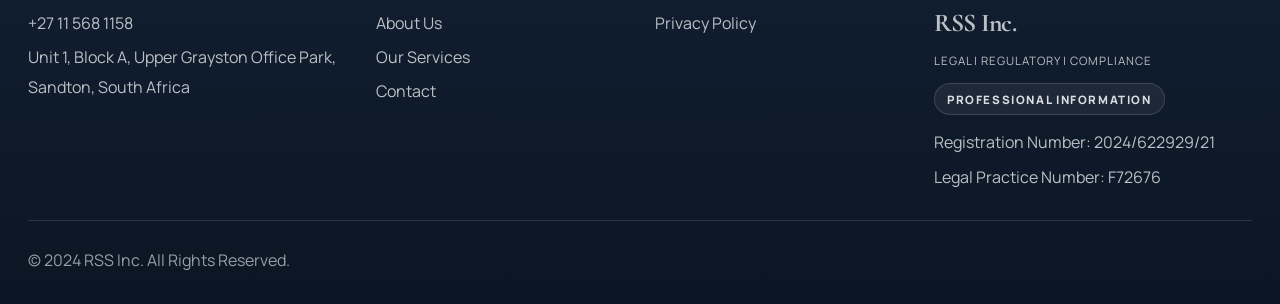
==== commit 5fefb8a1: "Add scroll-to-top button and enhance service descriptions - Introduced a new scroll-to-top button in" ====
--- a/about.html
+++ b/about.html
@@ -195,6 +195,21 @@
       </section>
     </main>
 
+    <div class="container-wide services-pre-footer-top">
+      <a class="scroll-top" href="#top" aria-label="Back to top">
+        <svg viewBox="0 0 24 24" aria-hidden="true" focusable="false">
+          <circle cx="12" cy="3.75" r="1.5"></circle>
+          <path d="M12 6v11.5"></path>
+          <path d="M6 11.25 12 8.5l6 2.75"></path>
+          <path d="M5 11.75h2"></path>
+          <path d="M17 11.75h2"></path>
+          <path d="M9.25 17.5h5.5"></path>
+          <path d="M8 20h8"></path>
+        </svg>
+        <span class="scroll-top-label">Scroll up</span>
+      </a>
+    </div>
+
     <footer class="site-footer">
       <div class="container-wide footer-grid">
         <div>
@@ -243,11 +258,6 @@
       </div>
       <div class="container-wide footer-bottom">
         <p>&copy; 2024 RSS Inc. All Rights Reserved.</p>
-        <a class="scroll-top" href="#top" aria-label="Back to top">
-          <svg viewBox="0 0 24 24" aria-hidden="true" focusable="false">
-            <path d="M12 4.75a1.25 1.25 0 0 1 .88.37l4 4a1.25 1.25 0 1 1-1.76 1.76l-1.87-1.87V18a1.25 1.25 0 1 1-2.5 0V9.01l-1.87 1.87a1.25 1.25 0 1 1-1.76-1.76l4-4A1.25 1.25 0 0 1 12 4.75Z"></path>
-          </svg>
-        </a>
       </div>
     </footer>
   </div>
--- a/styles.css
+++ b/styles.css
@@ -1683,6 +1683,29 @@
   gap: 14px;
 }
 
+.service-intro-card,
+.service-card {
+  display: flex;
+  flex-direction: column;
+  gap: 18px;
+}
+
+.service-card-copy,
+.service-intro-copy {
+  display: flex;
+  flex-direction: column;
+  gap: 14px;
+}
+
+.service-card-action {
+  margin-top: auto;
+  padding-top: 4px;
+}
+
+.service-card-action .button {
+  min-height: 48px;
+}
+
 .services-layout {
   display: grid;
   grid-template-columns: minmax(0, 1fr) 320px;
@@ -1831,6 +1854,12 @@
   height: fit-content;
 }
 
+.services-sidebar .sidebar-card {
+  max-height: calc(100vh - 106px);
+  overflow-y: auto;
+  scrollbar-gutter: stable;
+}
+
 .services-page .services-sidebar {
   order: -1;
 }
@@ -2030,19 +2059,62 @@
   display: inline-flex;
   align-items: center;
   justify-content: center;
-  width: 52px;
-  height: 52px;
-  border: 1px solid rgba(255, 255, 255, 0.14);
+  width: auto;
+  height: auto;
+  padding: 0;
+  border: 0;
   color: var(--white);
 }
 
 .scroll-top svg {
-  width: 28px;
-  height: 28px;
-}
-
-.scroll-top svg path {
-  fill: currentColor;
+  width: 44px;
+  height: 44px;
+}
+
+.scroll-top svg * {
+  fill: none;
+  stroke: currentColor;
+  stroke-width: 1.8;
+  stroke-linecap: round;
+  stroke-linejoin: round;
+}
+
+.services-pre-footer-top {
+  display: flex;
+  justify-content: center;
+  padding-bottom: 28px;
+}
+
+.services-pre-footer-top .scroll-top {
+  display: inline-flex;
+  align-items: center;
+  gap: 10px;
+  color: var(--navy);
+  font-weight: 700;
+  letter-spacing: 0.06em;
+  text-transform: uppercase;
+  animation: scrollTopBounce 1.6s ease-in-out infinite;
+}
+
+.services-pre-footer-top .scroll-top-label {
+  font-size: 0.76rem;
+  line-height: 1;
+}
+
+@keyframes scrollTopBounce {
+  0%,
+  100% {
+    transform: translateY(0);
+  }
+  40% {
+    transform: translateY(-5px);
+  }
+  65% {
+    transform: translateY(0);
+  }
+  82% {
+    transform: translateY(-2px);
+  }
 }
 
 .reveal {
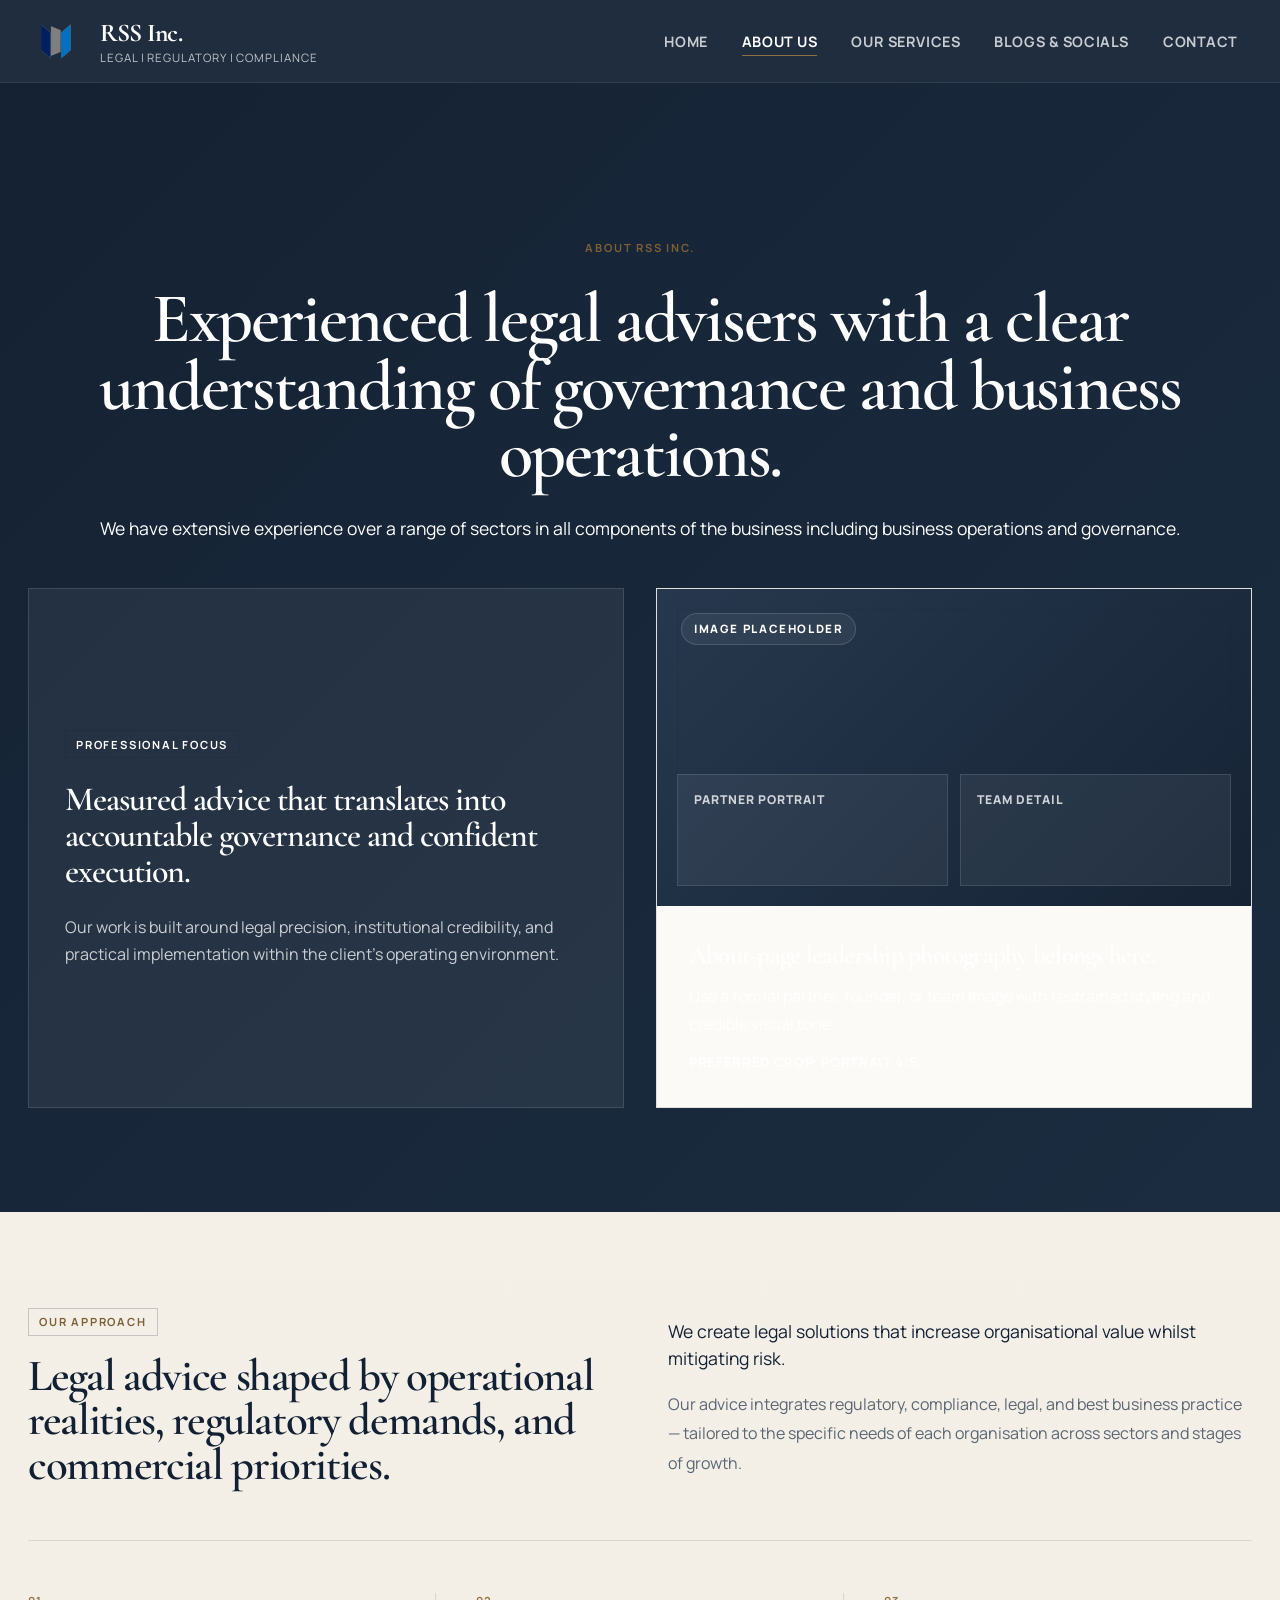
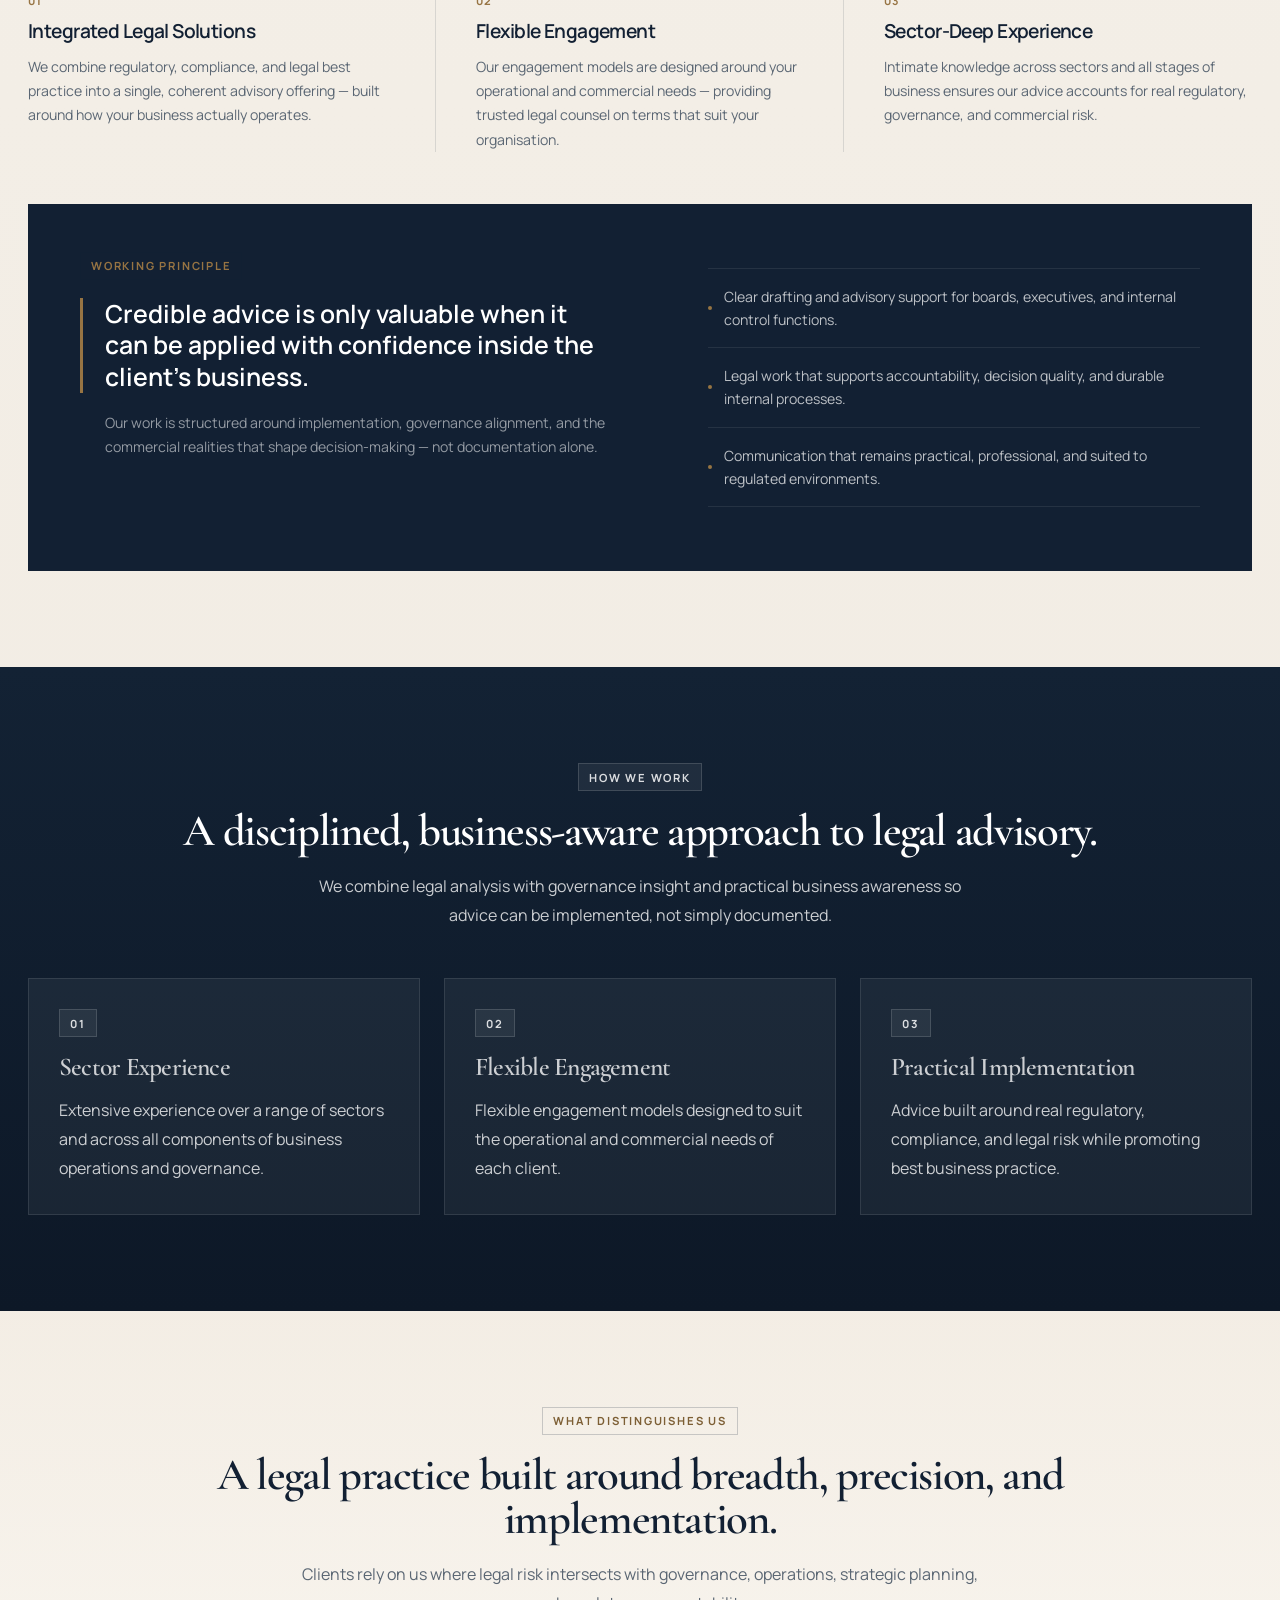
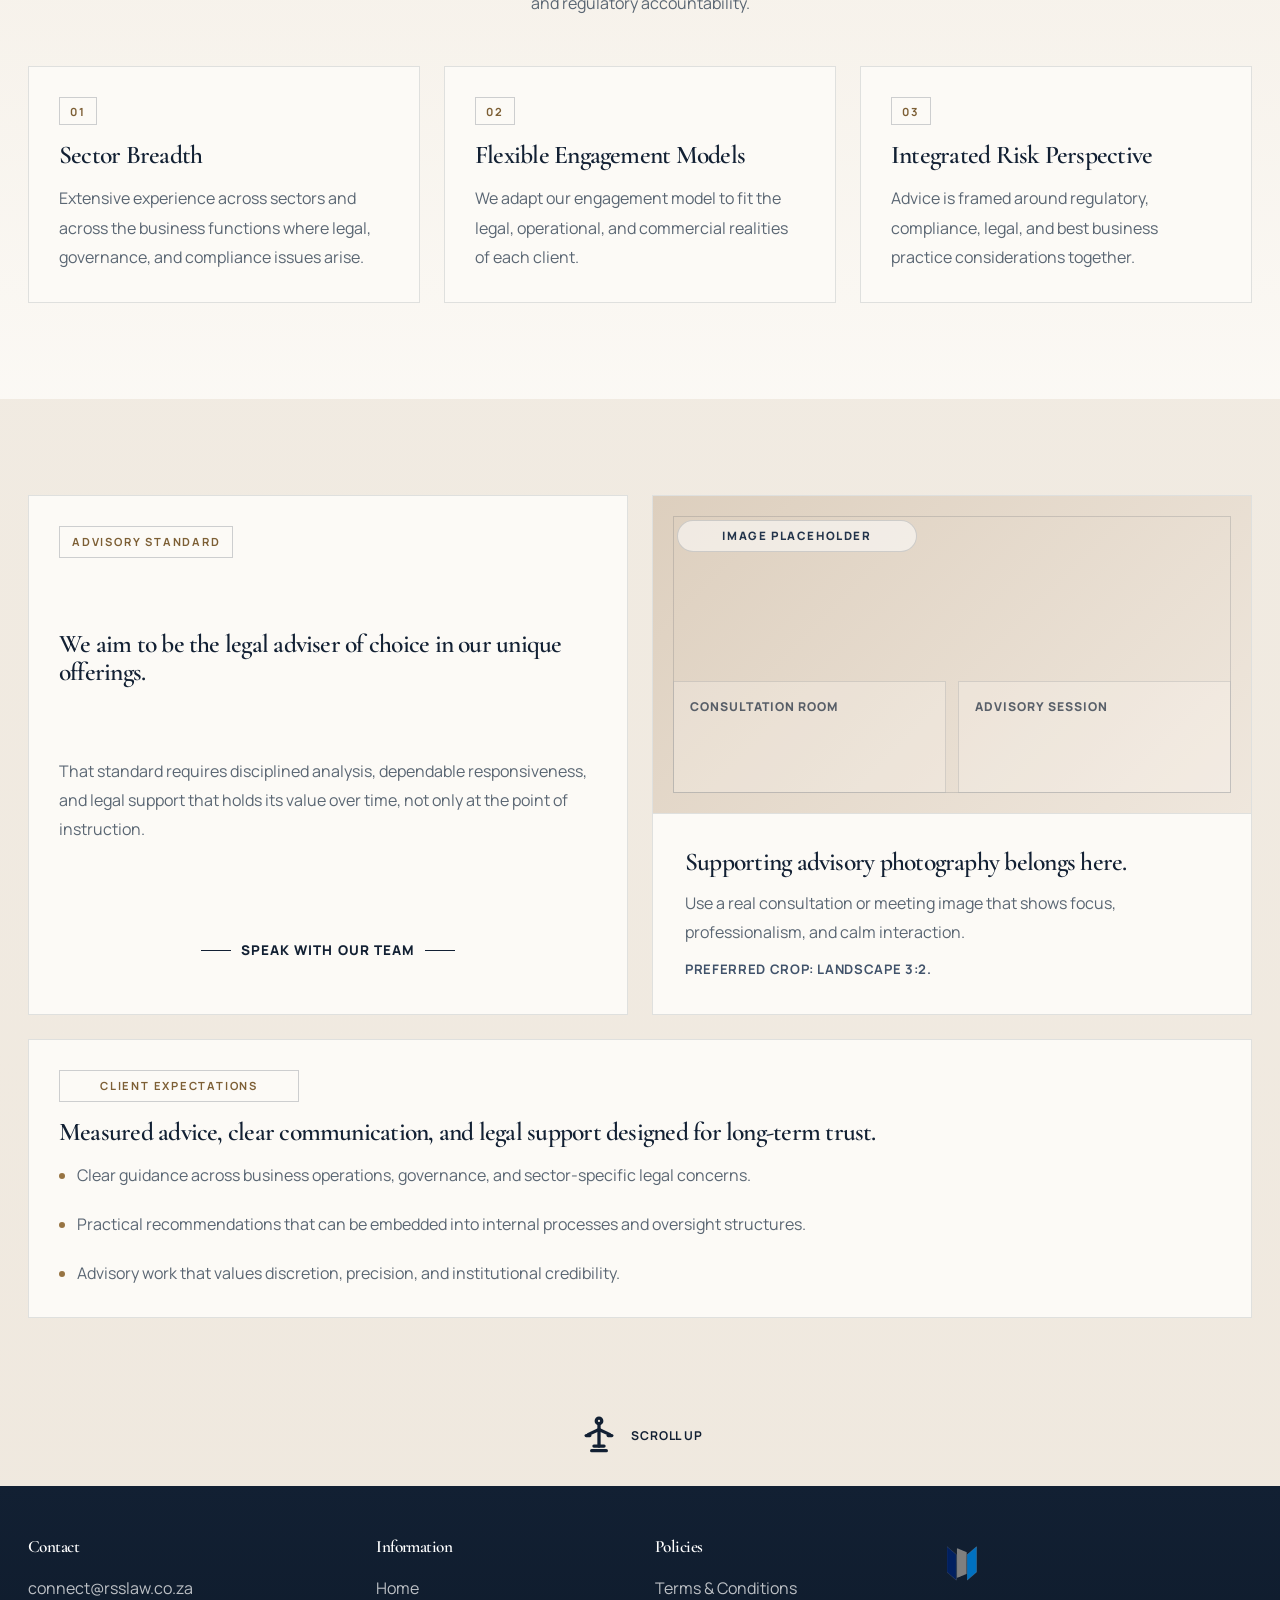
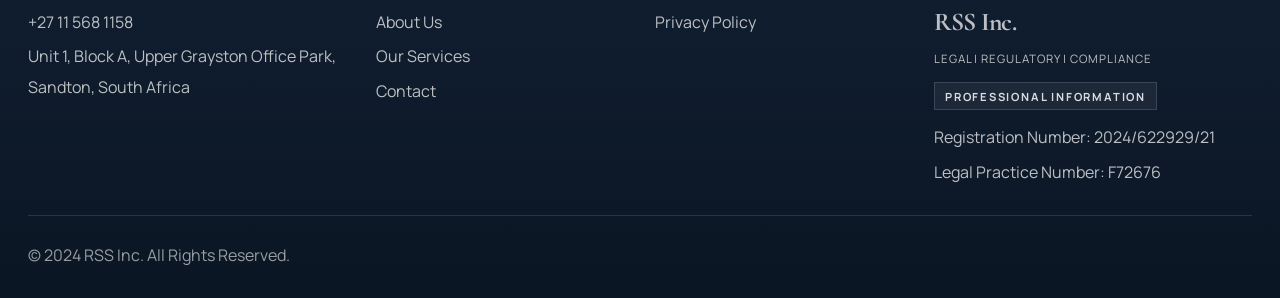
==== commit c9a51de2: "Refactor styles for improved layout and responsiveness; update shadows, borders, and typography acro" ====
--- a/about.html
+++ b/about.html
@@ -74,29 +74,54 @@
         </div>
       </section>
 
-      <section class="section">
-        <div class="container">
-          <div class="about-layout">
-            <div class="about-copy reveal fade-up">
+      <section class="section approach-section">
+        <div class="container">
+
+          <!-- Heading + lead split -->
+          <div class="approach-intro reveal fade-up">
+            <div class="approach-intro-left">
               <span class="section-tag">Our Approach</span>
               <h2>Legal advice shaped by operational realities, regulatory demands, and commercial priorities.</h2>
+            </div>
+            <div class="approach-intro-right">
               <p class="lead">We create legal solutions that increase organisational value whilst mitigating risk.</p>
-              <p>Our legal solutions are unique because it incorporates regulatory, compliance, legal and best business practice aspects in response to organizations across various industries.</p>
-              <p>We offer flexible engagement models to suit the needs of our clients and serve as the legal adviser of choice in our unique offerings.</p>
-              <p>Our unique experience and intimate knowledge of different sectors in all stages of business and product development ensures that our advice incorporates regulatory / compliance and legal risk whilst promoting best business practice.</p>
-            </div>
-
-            <div class="quote-block section-shell reveal fade-left">
+              <p>Our advice integrates regulatory, compliance, legal, and best business practice — tailored to the specific needs of each organisation across sectors and stages of growth.</p>
+            </div>
+          </div>
+
+          <!-- Three pillars -->
+          <div class="approach-pillars">
+            <div class="approach-pillar reveal fade-up">
+              <span class="approach-pillar-num">01</span>
+              <h3>Integrated Legal Solutions</h3>
+              <p>We combine regulatory, compliance, and legal best practice into a single, coherent advisory offering — built around how your business actually operates.</p>
+            </div>
+            <div class="approach-pillar reveal fade-up" style="--delay: 0.07s;">
+              <span class="approach-pillar-num">02</span>
+              <h3>Flexible Engagement</h3>
+              <p>Our engagement models are designed around your operational and commercial needs — providing trusted legal counsel on terms that suit your organisation.</p>
+            </div>
+            <div class="approach-pillar reveal fade-up" style="--delay: 0.14s;">
+              <span class="approach-pillar-num">03</span>
+              <h3>Sector-Deep Experience</h3>
+              <p>Intimate knowledge across sectors and all stages of business ensures our advice accounts for real regulatory, governance, and commercial risk.</p>
+            </div>
+          </div>
+
+          <!-- Working principle quote -->
+          <div class="approach-quote reveal fade-up">
+            <div class="approach-quote-left">
               <span class="detail-label">Working Principle</span>
-              <h3>Credible advice is only valuable when it can be applied with confidence inside the client's business.</h3>
-              <p>That is why our work is structured around implementation, governance alignment, and the commercial realities that shape decision making.</p>
-              <ul class="content-list">
-                <li>Clear drafting and advisory support for boards, executives, and internal control functions.</li>
-                <li>Legal work that supports accountability, decision quality, and durable internal processes.</li>
-                <li>Communication that remains practical, professional, and suited to regulated environments.</li>
-              </ul>
-            </div>
-          </div>
+              <blockquote>Credible advice is only valuable when it can be applied with confidence inside the client's business.</blockquote>
+              <p>Our work is structured around implementation, governance alignment, and the commercial realities that shape decision-making — not documentation alone.</p>
+            </div>
+            <ul class="approach-quote-list">
+              <li>Clear drafting and advisory support for boards, executives, and internal control functions.</li>
+              <li>Legal work that supports accountability, decision quality, and durable internal processes.</li>
+              <li>Communication that remains practical, professional, and suited to regulated environments.</li>
+            </ul>
+          </div>
+
         </div>
       </section>
 
--- a/styles.css
+++ b/styles.css
@@ -17,11 +17,11 @@
   --accent-deep: #7d5f35;
   --white: #ffffff;
   --hero-bg: linear-gradient(180deg, rgba(11, 22, 36, 0.18), rgba(11, 22, 36, 0.18)), linear-gradient(135deg, #162436 0%, #1f3146 100%);
-  --shadow-sm: 0 14px 28px rgba(18, 32, 51, 0.05);
-  --shadow-md: 0 28px 58px rgba(18, 32, 51, 0.08);
-  --radius-sm: 12px;
-  --radius-md: 22px;
-  --radius-lg: 34px;
+  --shadow-sm: 0 2px 12px rgba(18, 32, 51, 0.06);
+  --shadow-md: 0 8px 32px rgba(18, 32, 51, 0.1);
+  --radius-sm: 2px;
+  --radius-md: 3px;
+  --radius-lg: 4px;
   --container: min(1240px, calc(100vw - 56px));
   --container-wide: min(1340px, calc(100vw - 56px));
   --content: 760px;
@@ -87,9 +87,9 @@
 
 .section-shell {
   border: 1px solid var(--line);
-  border-radius: var(--radius-lg);
-  background: rgba(252, 250, 246, 0.84);
-  box-shadow: var(--shadow-sm);
+  border-radius: 0;
+  background: var(--surface);
+  box-shadow: none;
 }
 
 .section-muted {
@@ -109,15 +109,15 @@
   display: inline-flex;
   align-items: center;
   width: fit-content;
-  min-height: 32px;
-  padding: 0 12px;
+  min-height: 28px;
+  padding: 0 10px;
   border: 1px solid var(--line-strong);
-  border-radius: 999px;
-  color: var(--navy-soft);
-  background: rgba(255, 255, 255, 0.7);
-  font-size: 0.72rem;
-  font-weight: 800;
-  letter-spacing: 0.14em;
+  border-radius: 0;
+  color: var(--accent-deep);
+  background: transparent;
+  font-size: 0.7rem;
+  font-weight: 700;
+  letter-spacing: 0.16em;
   text-transform: uppercase;
 }
 
@@ -143,25 +143,25 @@
 }
 
 h1 {
-  font-size: clamp(3.3rem, 6vw, 5.4rem);
-  line-height: 0.94;
+  font-size: clamp(3rem, 5.5vw, 5rem);
+  line-height: 0.96;
   font-weight: 600;
 }
 
 h2 {
-  font-size: clamp(2.35rem, 4vw, 3.7rem);
-  line-height: 0.98;
+  font-size: clamp(2.1rem, 3.5vw, 3.4rem);
+  line-height: 1.0;
   font-weight: 600;
 }
 
 h3 {
-  font-size: clamp(1.38rem, 2.2vw, 1.9rem);
-  line-height: 1.02;
+  font-size: clamp(1.28rem, 2vw, 1.72rem);
+  line-height: 1.06;
   font-weight: 600;
 }
 
 h4 {
-  font-size: 1.02rem;
+  font-size: 1rem;
   line-height: 1.2;
   font-weight: 700;
 }
@@ -291,11 +291,12 @@
 
 .nav-toggle {
   display: none;
-  width: 48px;
-  height: 48px;
+  width: 44px;
+  height: 44px;
   padding: 0;
-  border: 1px solid rgba(255, 255, 255, 0.14);
-  background: rgba(255, 255, 255, 0.04);
+  border: 1px solid rgba(255, 255, 255, 0.18);
+  border-radius: 0;
+  background: transparent;
   cursor: pointer;
 }
 
@@ -312,34 +313,34 @@
   display: inline-flex;
   align-items: center;
   justify-content: center;
-  min-height: 54px;
+  min-height: 48px;
   padding: 0 22px;
   border: 1px solid transparent;
   border-radius: 0;
-  font-size: 0.88rem;
-  font-weight: 800;
-  letter-spacing: 0.08em;
+  font-size: 0.8rem;
+  font-weight: 700;
+  letter-spacing: 0.1em;
   text-transform: uppercase;
   cursor: pointer;
-  transition: transform var(--transition), background var(--transition), color var(--transition), border-color var(--transition), box-shadow var(--transition);
+  transition: background var(--transition), color var(--transition), border-color var(--transition);
 }
 
 .button:hover,
 .button:focus-visible {
-  transform: translateY(-1px);
+  opacity: 0.9;
 }
 
 .button-primary {
   color: var(--white);
   background: var(--accent);
   border-color: var(--accent);
-  box-shadow: 0 12px 28px rgba(151, 116, 67, 0.18);
 }
 
 .button-primary:hover,
 .button-primary:focus-visible {
   background: var(--accent-deep);
   border-color: var(--accent-deep);
+  opacity: 1;
 }
 
 .button-secondary {
@@ -725,7 +726,7 @@
 
 .services-page .page-hero .page-hero-grid {
   grid-template-columns: 1fr;
-  gap: 34px;
+  gap: 0;
 }
 
 .services-page .page-hero-copy {
@@ -736,29 +737,6 @@
 
 .services-page .page-hero-copy p {
   max-width: 860px;
-}
-
-.services-page .page-hero .stack-layout {
-  display: grid;
-  grid-template-columns: repeat(2, minmax(0, 1fr));
-  gap: 24px;
-  align-items: stretch;
-}
-
-.services-page .page-hero .stack-layout > * {
-  height: 100%;
-}
-
-.services-page .page-hero .stack-layout .image-placeholder,
-.services-page .page-hero .stack-layout .intro-card {
-  width: 100%;
-  min-height: 520px;
-}
-
-.services-page .page-hero .stack-layout .image-placeholder {
-  display: grid;
-  grid-template-rows: minmax(0, 1fr) auto;
-  margin: 0;
 }
 
 .contact-page .page-hero .page-hero-grid {
@@ -1032,6 +1010,152 @@
 .about-layout .about-copy {
   justify-items: center;
   text-align: center;
+}
+
+/* ── Our Approach section ───────────────────────────────────── */
+.approach-intro {
+  display: grid;
+  grid-template-columns: 1fr 1fr;
+  gap: 56px;
+  align-items: center;
+  padding-bottom: 52px;
+  margin-bottom: 52px;
+  border-bottom: 1px solid var(--line);
+}
+
+.approach-intro-left {
+  display: grid;
+  gap: 18px;
+}
+
+.approach-intro-right {
+  display: grid;
+  gap: 18px;
+}
+
+.approach-intro-right .lead {
+  font-size: 1.1rem;
+  color: var(--navy);
+  line-height: 1.55;
+}
+
+.approach-pillars {
+  display: grid;
+  grid-template-columns: repeat(3, minmax(0, 1fr));
+  margin-bottom: 52px;
+}
+
+.approach-pillar {
+  padding: 0 40px 0 0;
+  border-right: 1px solid var(--line);
+  display: grid;
+  gap: 12px;
+  align-content: start;
+}
+
+.approach-pillar:first-child {
+  padding-left: 0;
+}
+
+.approach-pillar:not(:first-child) {
+  padding-left: 40px;
+}
+
+.approach-pillar:last-child {
+  padding-right: 0;
+  border-right: none;
+}
+
+.approach-pillar-num {
+  font-family: var(--font-body);
+  font-size: 0.7rem;
+  font-weight: 700;
+  letter-spacing: 0.12em;
+  text-transform: uppercase;
+  color: var(--accent);
+}
+
+.approach-pillar h3 {
+  font-family: var(--font-heading);
+  font-size: 1.2rem;
+  font-weight: 600;
+  color: var(--navy);
+  line-height: 1.2;
+}
+
+.approach-pillar p {
+  font-size: 0.88rem;
+  color: var(--text-soft);
+  line-height: 1.72;
+}
+
+.approach-quote {
+  display: grid;
+  grid-template-columns: 1fr 1fr;
+  gap: 56px;
+  align-items: start;
+  background: var(--navy);
+  padding: 48px 52px;
+}
+
+.approach-quote-left {
+  display: grid;
+  gap: 18px;
+}
+
+.approach-quote-left .detail-label {
+  color: var(--accent);
+}
+
+.approach-quote blockquote {
+  font-family: var(--font-heading);
+  font-size: 1.55rem;
+  font-weight: 600;
+  color: #fff;
+  line-height: 1.28;
+  border-left: 3px solid var(--accent);
+  padding-left: 22px;
+  margin: 0;
+}
+
+.approach-quote-left > p {
+  font-size: 0.88rem;
+  color: rgba(255, 255, 255, 0.55);
+  line-height: 1.72;
+  padding-left: 25px;
+}
+
+.approach-quote-list {
+  list-style: none;
+  display: grid;
+  gap: 0;
+  align-self: center;
+}
+
+.approach-quote-list li {
+  font-size: 0.88rem;
+  color: rgba(255, 255, 255, 0.72);
+  line-height: 1.65;
+  padding: 16px 0;
+  border-bottom: 1px solid rgba(255, 255, 255, 0.08);
+  padding-left: 16px;
+  position: relative;
+}
+
+.approach-quote-list li::before {
+  content: '';
+  position: absolute;
+  left: 0;
+  top: 50%;
+  transform: translateY(-50%);
+  width: 4px;
+  height: 4px;
+  border-radius: 50%;
+  background: var(--accent);
+}
+
+.approach-quote-list li:first-child {
+  border-top: 1px solid rgba(255, 255, 255, 0.08);
 }
 
 .about-advisory-layout {
@@ -1124,53 +1248,67 @@
   gap: 16px;
   height: 100%;
   padding: 30px;
-  border-radius: var(--radius-md);
-  box-shadow: var(--shadow-sm);
-}
-
+  border-radius: 0;
+  box-shadow: none;
+}
+
+/* ── Social platform cards ─────────────────────────────────────── */
 .social-links-grid {
   display: grid;
-  grid-template-columns: repeat(auto-fit, minmax(210px, 1fr));
-  gap: 20px;
+  grid-template-columns: repeat(5, minmax(0, 1fr));
+  gap: 18px;
 }
 
 .social-profile-card {
-  gap: 18px;
-  border-color: var(--line);
-  transition: border-color var(--transition), box-shadow var(--transition), transform var(--transition);
-}
-
-.social-profile-card:hover,
-.social-profile-card:focus-within {
-  border-color: var(--line-strong);
-  box-shadow: var(--shadow-md);
-  transform: translateY(-1px);
-}
-
-.social-profile-head {
   display: flex;
-  align-items: center;
-  gap: 12px;
-}
-
-.social-profile-head h3 {
-  font-size: clamp(1.18rem, 1.8vw, 1.5rem);
+  flex-direction: column;
+  text-decoration: none;
+  color: inherit;
+  background: var(--surface);
+  border: 1px solid var(--line);
+  border-top: none;          /* bar replaces top border */
+  overflow: hidden;
+  transition: transform 0.22s ease, box-shadow 0.22s ease, border-color 0.22s ease;
+  cursor: pointer;
+}
+
+.social-profile-card:hover {
+  transform: translateY(-4px);
+  box-shadow: 0 14px 40px rgba(18, 32, 51, 0.13);
+  border-color: transparent;
+}
+
+/* Coloured top accent bar */
+.social-platform-bar {
+  width: 100%;
+  height: 4px;
+  background: var(--platform-color, var(--accent));
+  flex-shrink: 0;
+}
+
+.social-card-body {
+  padding: 26px 24px 18px;
+  display: flex;
+  flex-direction: column;
+  gap: 0;
+  flex: 1;
 }
 
 .social-profile-icon {
   display: inline-flex;
   align-items: center;
   justify-content: center;
-  width: 42px;
-  height: 42px;
-  border: 1px solid var(--line-strong);
-  background: var(--surface-strong);
-  color: var(--accent-deep);
+  width: 48px;
+  height: 48px;
+  border-radius: 50%;
+  background: color-mix(in srgb, var(--platform-color, var(--accent)) 12%, transparent);
+  color: var(--platform-color, var(--accent));
+  margin-bottom: 16px;
 }
 
 .social-profile-icon svg {
-  width: 20px;
-  height: 20px;
+  width: 22px;
+  height: 22px;
 }
 
 .social-profile-icon svg path,
@@ -1178,25 +1316,58 @@
 .social-profile-icon svg rect {
   fill: none;
   stroke: currentColor;
+  stroke-width: 1.7;
+  stroke-linecap: round;
+  stroke-linejoin: round;
+}
+
+.social-card-body h3 {
+  font-size: 1.1rem;
+  font-weight: 700;
+  font-family: var(--font-body);
+  color: var(--navy);
+  margin-bottom: 8px;
+  letter-spacing: -0.01em;
+}
+
+.social-card-body p {
+  font-size: 0.82rem;
+  color: var(--text-soft);
+  line-height: 1.65;
+  flex: 1;
+}
+
+.social-card-foot {
+  display: flex;
+  align-items: center;
+  justify-content: space-between;
+  padding: 14px 24px 18px;
+  border-top: 1px solid var(--line);
+  margin-top: auto;
+  font-size: 0.78rem;
+  font-weight: 700;
+  font-family: var(--font-body);
+  letter-spacing: 0.06em;
+  text-transform: uppercase;
+  color: var(--platform-color, var(--accent));
+  transition: gap 0.2s ease;
+  gap: 6px;
+}
+
+.social-card-foot svg {
+  width: 15px;
+  height: 15px;
+  stroke: currentColor;
   stroke-width: 1.8;
   stroke-linecap: round;
   stroke-linejoin: round;
-}
-
-.social-profile-card .button-link {
-  justify-content: flex-start;
-}
-
-.blogs-socials-page .social-profile-card {
-  padding: 28px;
-}
-
-.blogs-socials-page .social-profile-card p {
-  line-height: 1.72;
-}
-
-.blogs-socials-page .social-profile-card .button-link {
-  margin-top: auto;
+  fill: none;
+  flex-shrink: 0;
+  transition: transform 0.22s ease;
+}
+
+.social-profile-card:hover .social-card-foot svg {
+  transform: translateX(4px);
 }
 
 .videos-grid {
@@ -1875,6 +2046,487 @@
   color: var(--navy);
 }
 
+/* ─── Services v3: Sidebar + Grid ─── */
+
+/* Page layout: sidebar left, cards right */
+.svc-page-layout {
+  display: grid;
+  grid-template-columns: 260px minmax(0, 1fr);
+  gap: 0 40px;
+  align-items: start;
+}
+
+/* Sticky sidebar */
+.svc-sidebar {
+  position: sticky;
+  top: 88px;
+  border: 1px solid var(--line);
+  padding-right: 0;
+}
+
+.svc-sidebar-inner {
+  display: flex;
+  flex-direction: column;
+  gap: 0;
+}
+
+/* Search bar */
+.svc-search-wrap {
+  position: relative;
+  border-bottom: 1px solid var(--line);
+}
+
+.svc-search-icon {
+  position: absolute;
+  left: 16px;
+  top: 50%;
+  transform: translateY(-50%);
+  width: 16px;
+  height: 16px;
+  stroke: var(--text-soft);
+  fill: none;
+  stroke-width: 1.6;
+  stroke-linecap: round;
+  pointer-events: none;
+}
+
+.svc-search-input {
+  display: block;
+  width: 100%;
+  height: 50px;
+  padding: 0 16px 0 42px;
+  border: 0;
+  background: var(--surface);
+  color: var(--text);
+  font-family: inherit;
+  font-size: 0.83rem;
+  outline: none;
+  transition: background var(--transition);
+}
+
+.svc-search-input::placeholder {
+  color: var(--text-soft);
+}
+
+.svc-search-input:focus {
+  background: var(--bg);
+}
+
+/* Category nav */
+.svc-sidebar-nav {
+  display: flex;
+  flex-direction: column;
+  gap: 0;
+  padding: 16px 0;
+  border-bottom: 1px solid var(--line);
+}
+
+.svc-sidebar-heading {
+  display: block;
+  padding: 4px 20px 12px;
+  color: var(--text-soft);
+  font-size: 0.68rem;
+  font-weight: 700;
+  letter-spacing: 0.12em;
+  text-transform: uppercase;
+}
+
+.svc-filter-btn {
+  display: flex;
+  align-items: center;
+  justify-content: space-between;
+  gap: 8px;
+  width: 100%;
+  min-height: 42px;
+  padding: 0 20px;
+  border: 0;
+  border-radius: 0;
+  background: transparent;
+  color: var(--text-soft);
+  font-family: inherit;
+  font-size: 0.82rem;
+  font-weight: 600;
+  text-align: left;
+  cursor: pointer;
+  transition: background var(--transition), color var(--transition);
+}
+
+.svc-filter-btn:hover,
+.svc-filter-btn:focus-visible {
+  background: var(--bg);
+  color: var(--navy);
+  outline: none;
+}
+
+.svc-filter-btn.is-active {
+  background: var(--navy);
+  color: var(--white);
+}
+
+.svc-btn-label {
+  flex: 1;
+}
+
+.svc-count-badge {
+  display: inline-flex;
+  align-items: center;
+  justify-content: center;
+  min-width: 20px;
+  height: 20px;
+  padding: 0 4px;
+  background: rgba(151, 116, 67, 0.15);
+  color: var(--accent-deep);
+  font-size: 0.68rem;
+  font-weight: 800;
+  line-height: 1;
+  flex-shrink: 0;
+}
+
+.svc-filter-btn.is-active .svc-count-badge {
+  background: rgba(255, 255, 255, 0.18);
+  color: var(--white);
+}
+
+/* Category group dropdown */
+.svc-cat-group {
+  display: flex;
+  flex-direction: column;
+}
+
+.svc-filter-has-drop {
+  justify-content: space-between;
+}
+
+.svc-drop-right {
+  display: flex;
+  align-items: center;
+  gap: 6px;
+  flex-shrink: 0;
+}
+
+.svc-cat-chevron {
+  width: 14px;
+  height: 14px;
+  stroke: currentColor;
+  fill: none;
+  stroke-width: 1.8;
+  stroke-linecap: round;
+  stroke-linejoin: round;
+  transition: transform 260ms ease;
+  flex-shrink: 0;
+}
+
+.svc-filter-has-drop[aria-expanded="true"] .svc-cat-chevron {
+  transform: rotate(180deg);
+}
+
+.svc-cat-dropdown {
+  display: grid;
+  grid-template-rows: 0fr;
+  transition: grid-template-rows 260ms ease;
+  background: transparent;
+}
+
+.svc-cat-dropdown.is-open {
+  grid-template-rows: 1fr;
+}
+
+.svc-cat-dropdown-inner {
+  min-height: 0;
+  overflow: hidden;
+  margin: 0 16px 8px 20px;
+  border-left: 2px solid var(--accent);
+}
+
+.svc-cat-item {
+  display: block;
+  padding: 8px 12px 8px 14px;
+  color: var(--text-soft);
+  font-size: 0.78rem;
+  font-weight: 500;
+  text-decoration: none;
+  transition: color var(--transition);
+}
+
+.svc-cat-item:hover,
+.svc-cat-item:focus-visible {
+  color: var(--accent-deep);
+  outline: none;
+}
+
+.svc-cat-item.is-active {
+  color: var(--accent-deep);
+  font-weight: 600;
+}
+
+/* Sidebar CTA */
+.svc-sidebar-cta {
+  padding: 24px 20px;
+  display: flex;
+  flex-direction: column;
+  gap: 12px;
+}
+
+.svc-sidebar-cta p {
+  font-size: 0.8rem;
+  color: var(--text-soft);
+  margin: 0;
+}
+
+/* Cards grid (right column) */
+.svc-grid {
+  display: grid;
+  grid-template-columns: 1fr;
+  gap: 16px;
+  background: transparent;
+  border: none;
+}
+
+.svc-card {
+  display: flex;
+  flex-direction: column;
+  border: 1px solid var(--line);
+  gap: 0;
+  background: var(--surface);
+  transition: background var(--transition);
+}
+
+.svc-card[data-hidden] {
+  display: none;
+}
+
+.svc-card:hover {
+  background: var(--surface-strong);
+}
+
+.svc-card-head {
+  display: flex;
+  flex-direction: column;
+  gap: 12px;
+  padding: 28px 30px 24px;
+}
+
+.svc-cat-label {
+  display: inline-flex;
+  align-items: center;
+  width: fit-content;
+  min-height: 24px;
+  padding: 0 8px;
+  border: 1px solid var(--line);
+  color: var(--accent-deep);
+  background: transparent;
+  font-size: 0.66rem;
+  font-weight: 700;
+  letter-spacing: 0.14em;
+  text-transform: uppercase;
+}
+
+.svc-card-head h3 {
+  font-size: clamp(1.1rem, 1.6vw, 1.38rem);
+  line-height: 1.1;
+  color: var(--navy);
+}
+
+.svc-card-head p {
+  font-size: 0.95rem;
+  line-height: 1.74;
+  color: var(--text-soft);
+  max-width: 58ch;
+}
+
+.svc-card-body {
+  padding: 0 30px 28px;
+}
+
+.svc-card-body p,
+.svc-card-body li {
+  font-size: 0.93rem;
+  line-height: 1.8;
+}
+
+.svc-card-body > * + * {
+  margin-top: 12px;
+}
+
+.svc-card-body ul {
+  margin: 12px 0 0;
+  padding: 0;
+  list-style: none;
+  display: grid;
+  gap: 8px;
+}
+
+.svc-card-body ul li {
+  position: relative;
+  padding-left: 16px;
+  color: var(--text-soft);
+}
+
+.svc-card-body ul li::before {
+  content: "";
+  position: absolute;
+  left: 0;
+  top: 0.76em;
+  width: 5px;
+  height: 5px;
+  border-radius: 50%;
+  background: var(--accent);
+}
+
+.svc-card-body > .button {
+  margin-top: 20px;
+}
+
+.svc-expand-btn {
+  display: inline-flex;
+  align-items: center;
+  gap: 8px;
+  padding: 0;
+  border: 0;
+  background: transparent;
+  color: var(--navy-muted);
+  font-family: inherit;
+  font-size: 0.78rem;
+  font-weight: 700;
+  letter-spacing: 0.08em;
+  text-transform: uppercase;
+  cursor: pointer;
+  transition: color var(--transition);
+}
+
+.svc-expand-btn:hover,
+.svc-expand-btn:focus-visible {
+  color: var(--navy);
+  outline: none;
+}
+
+.svc-expand-btn svg {
+  width: 14px;
+  height: 14px;
+  transition: transform 320ms ease;
+  flex-shrink: 0;
+}
+
+.svc-expand-btn[aria-expanded="true"] svg {
+  transform: rotate(180deg);
+}
+
+.svc-expand-btn svg path {
+  fill: none;
+  stroke: currentColor;
+  stroke-width: 2;
+  stroke-linecap: round;
+  stroke-linejoin: round;
+}
+
+.svc-card-foot .button {
+  min-height: 40px;
+  padding: 0 18px;
+  font-size: 0.76rem;
+}
+
+.svc-no-results {
+  display: none;
+  grid-column: 1 / -1;
+  padding: 64px 30px;
+  text-align: center;
+  color: var(--text-soft);
+  background: var(--surface);
+  font-size: 0.95rem;
+}
+
+.svc-no-results.is-visible {
+  display: block;
+}
+
+.sr-only {
+  position: absolute;
+  width: 1px;
+  height: 1px;
+  padding: 0;
+  margin: -1px;
+  overflow: hidden;
+  clip: rect(0,0,0,0);
+  white-space: nowrap;
+  border: 0;
+}
+
+.svc-category-group {
+  margin-bottom: 64px;
+}
+
+.svc-category-group:last-child {
+  margin-bottom: 0;
+}
+
+.svc-category-header {
+  display: flex;
+  align-items: baseline;
+  gap: 20px;
+  padding-bottom: 20px;
+  margin-bottom: 2px;
+  border-bottom: 2px solid var(--navy);
+}
+
+.svc-category-header h2 {
+  font-size: clamp(1.4rem, 2.2vw, 1.9rem);
+  line-height: 1;
+  color: var(--navy);
+}
+
+.svc-category-count {
+  color: var(--accent);
+  font-family: "Manrope", sans-serif;
+  font-size: 0.8rem;
+  font-weight: 700;
+  letter-spacing: 0.1em;
+  text-transform: uppercase;
+  white-space: nowrap;
+}
+
+@media (max-width: 1100px) {
+  .svc-page-layout {
+    grid-template-columns: 220px minmax(0, 1fr);
+  }
+}
+
+@media (max-width: 900px) {
+  .svc-page-layout {
+    grid-template-columns: 1fr;
+  }
+
+  .svc-sidebar {
+    position: static;
+    border: 1px solid var(--line);
+  }
+
+  .svc-grid {
+    border-left: none;
+  }
+
+  .svc-filter-btn {
+    border-right: 0;
+    border-bottom: 1px solid var(--line);
+    text-align: left;
+  }
+
+  .svc-filter-btn:last-child {
+    border-bottom: 0;
+  }
+}
+
+@media (max-width: 640px) {
+  .svc-card-head {
+    padding-left: 22px;
+    padding-right: 22px;
+  }
+
+  .svc-card-body {
+    padding-left: 22px;
+    padding-right: 22px;
+  }
+}
+
 .photo-frame {
   display: grid;
   grid-template-rows: minmax(250px, 1fr) auto;
@@ -2157,6 +2809,34 @@
 }
 
 @media (max-width: 1180px) {
+  .social-links-grid {
+    grid-template-columns: repeat(3, minmax(0, 1fr));
+  }
+
+  .approach-intro,
+  .approach-quote {
+    grid-template-columns: 1fr;
+    gap: 36px;
+  }
+
+  .approach-pillars {
+    grid-template-columns: 1fr 1fr;
+  }
+
+  .approach-pillar:nth-child(2) {
+    border-right: none;
+    padding-right: 0;
+  }
+
+  .approach-pillar:nth-child(3) {
+    padding-left: 0;
+    border-right: none;
+    padding-top: 32px;
+    margin-top: 32px;
+    border-top: 1px solid var(--line);
+    grid-column: 1 / -1;
+  }
+
   .hero-grid,
   .page-hero .page-hero-grid,
   .intro-grid,
@@ -2217,6 +2897,10 @@
 }
 
 @media (max-width: 900px) {
+  .social-links-grid {
+    grid-template-columns: repeat(2, minmax(0, 1fr));
+  }
+
   .section {
     padding: 84px 0;
   }
@@ -2254,6 +2938,41 @@
   .site-nav a {
     min-height: 46px;
     padding: 0 12px;
+  }
+
+  .approach-intro,
+  .approach-pillars,
+  .approach-quote {
+    grid-template-columns: 1fr;
+    gap: 28px;
+  }
+
+  .approach-pillar {
+    padding: 0;
+    border-right: none;
+    padding-bottom: 28px;
+    border-bottom: 1px solid var(--line);
+    border-top: none;
+    margin-top: 0;
+    grid-column: auto;
+  }
+
+  .approach-pillar:last-child {
+    border-bottom: none;
+    padding-bottom: 0;
+  }
+
+  .approach-pillars {
+    margin-bottom: 36px;
+  }
+
+  .approach-intro {
+    padding-bottom: 36px;
+    margin-bottom: 36px;
+  }
+
+  .approach-quote {
+    padding: 36px 28px;
   }
 
   .hero-grid,
@@ -2394,6 +3113,10 @@
 }
 
 @media (max-width: 640px) {
+  .social-links-grid {
+    grid-template-columns: 1fr;
+  }
+
   :root {
     --container: min(100vw - 28px, 100%);
     --container-wide: min(100vw - 28px, 100%);
@@ -2408,7 +3131,7 @@
     padding-top: 122px;
   }
 
-  .blogs-socials-page .social-profile-card,
+.blogs-socials-page .social-profile-card,
   .all-articles-page .article-entry,
   .login-form-card {
     padding: 24px;
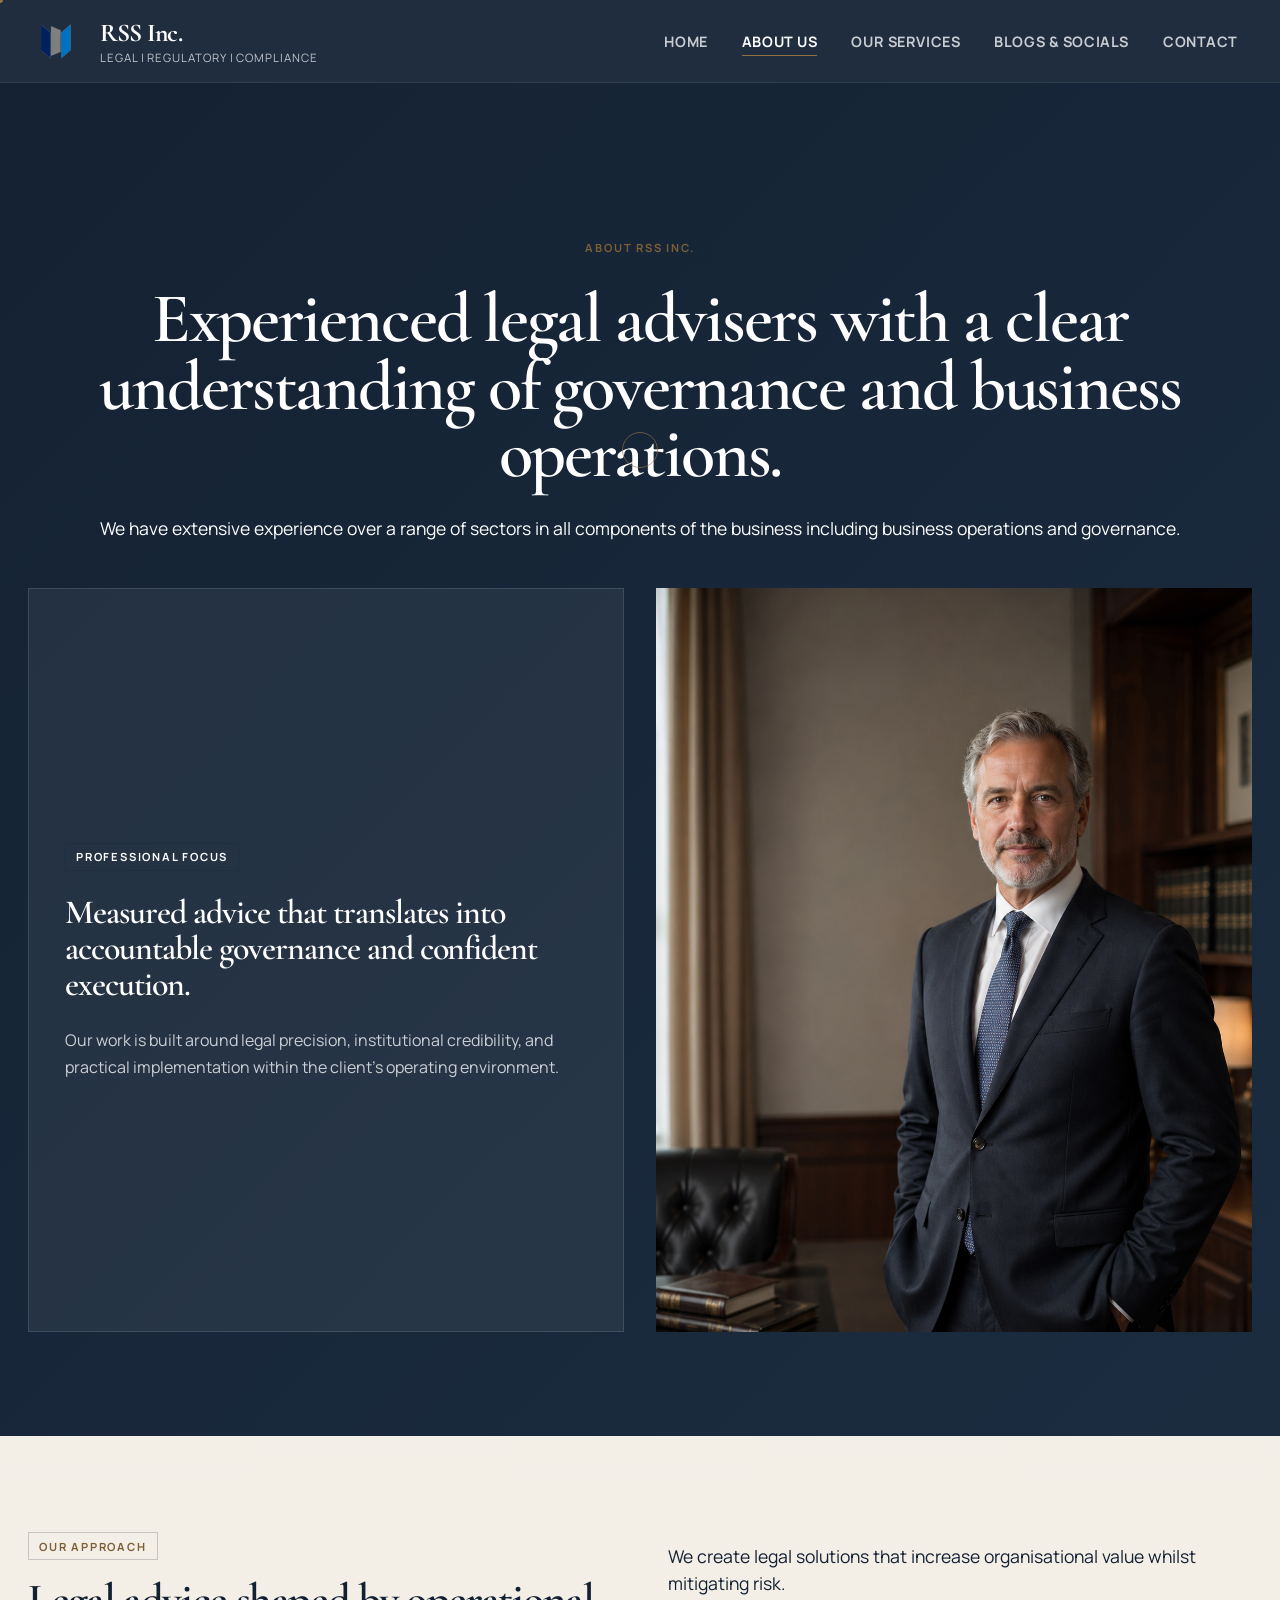
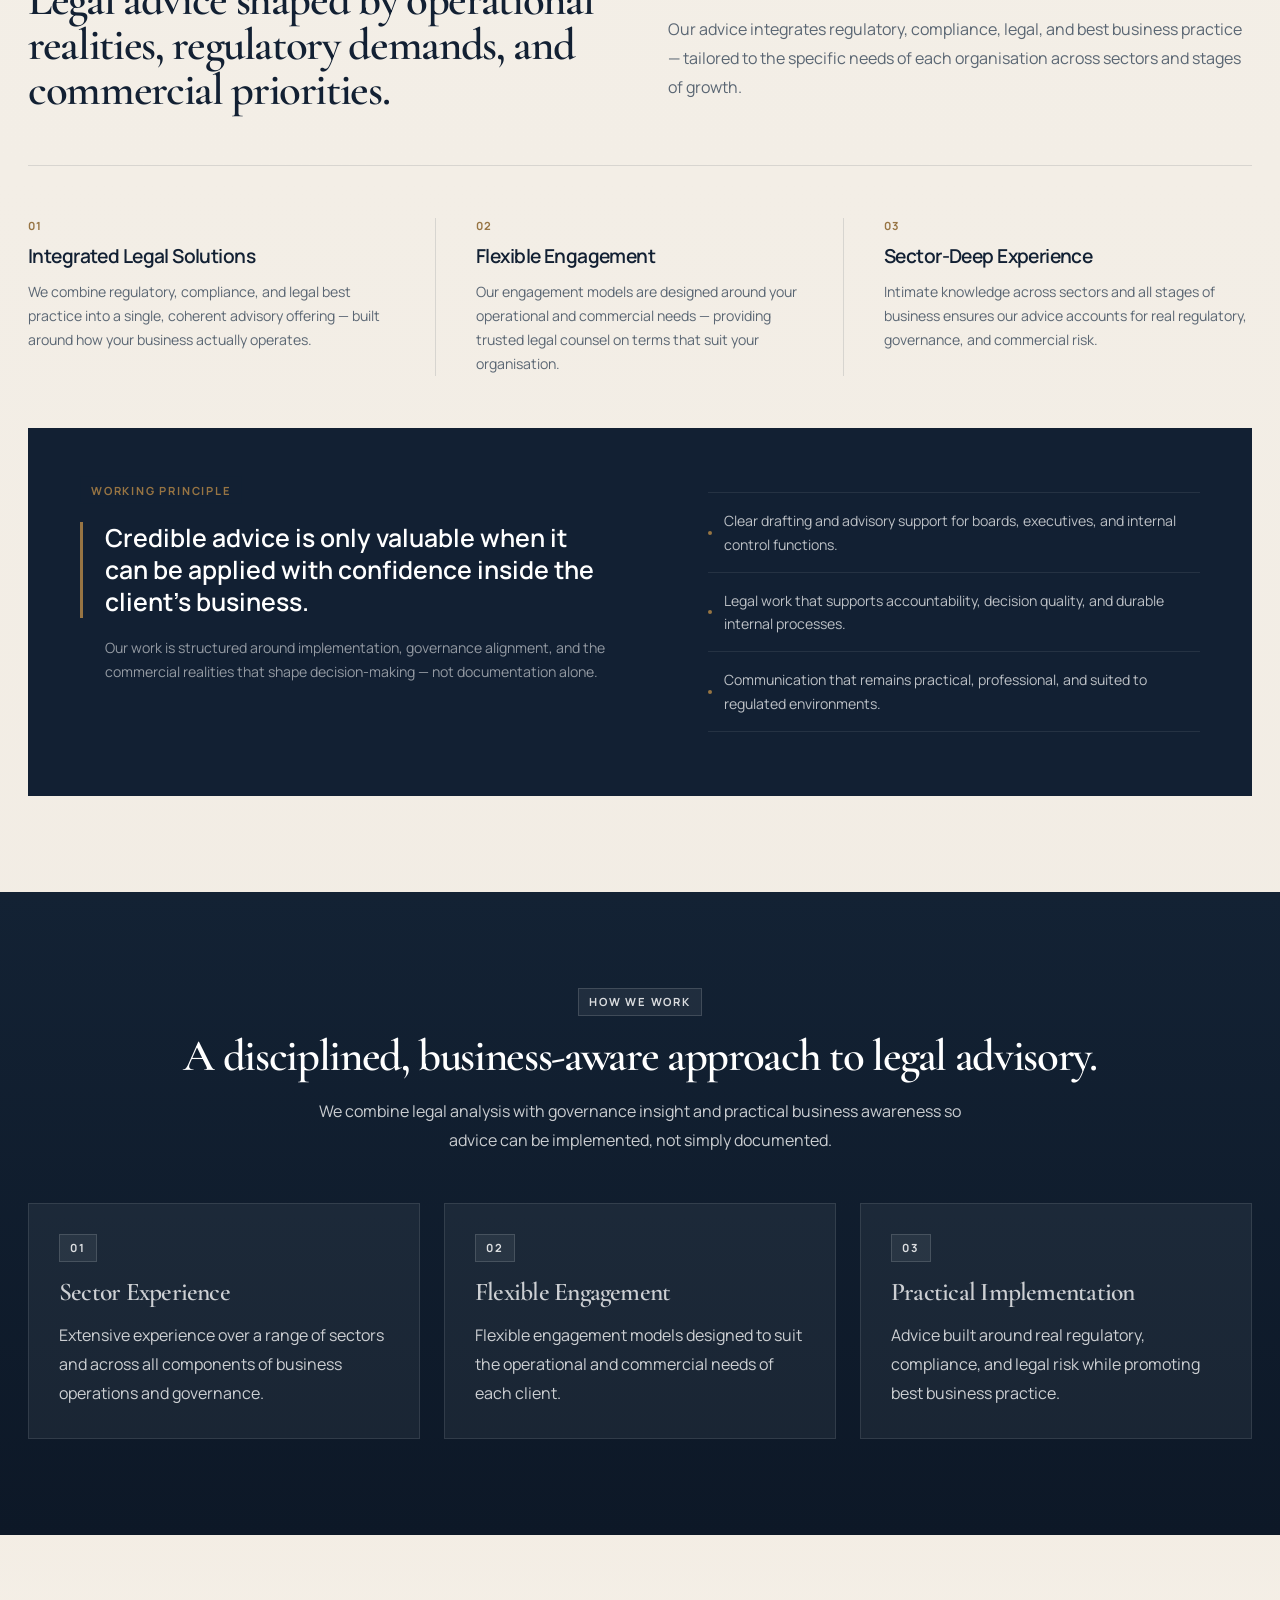
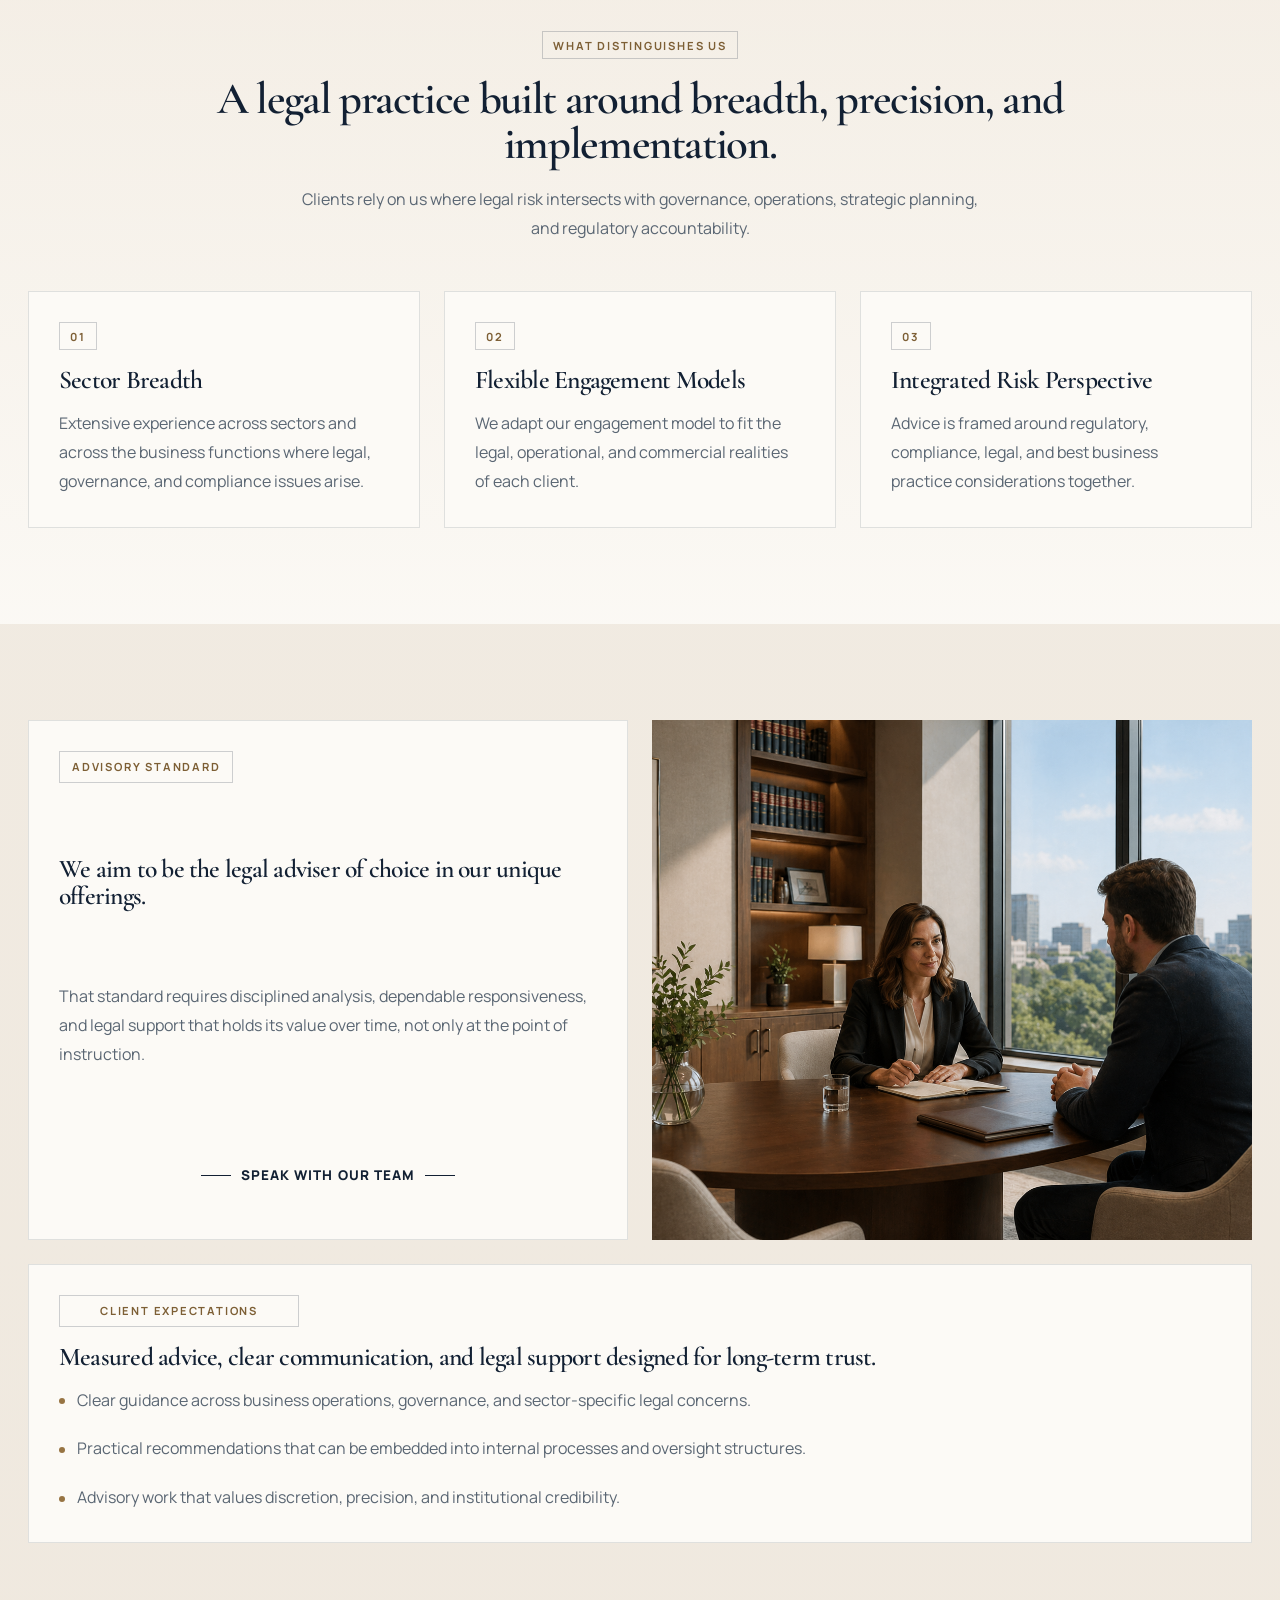
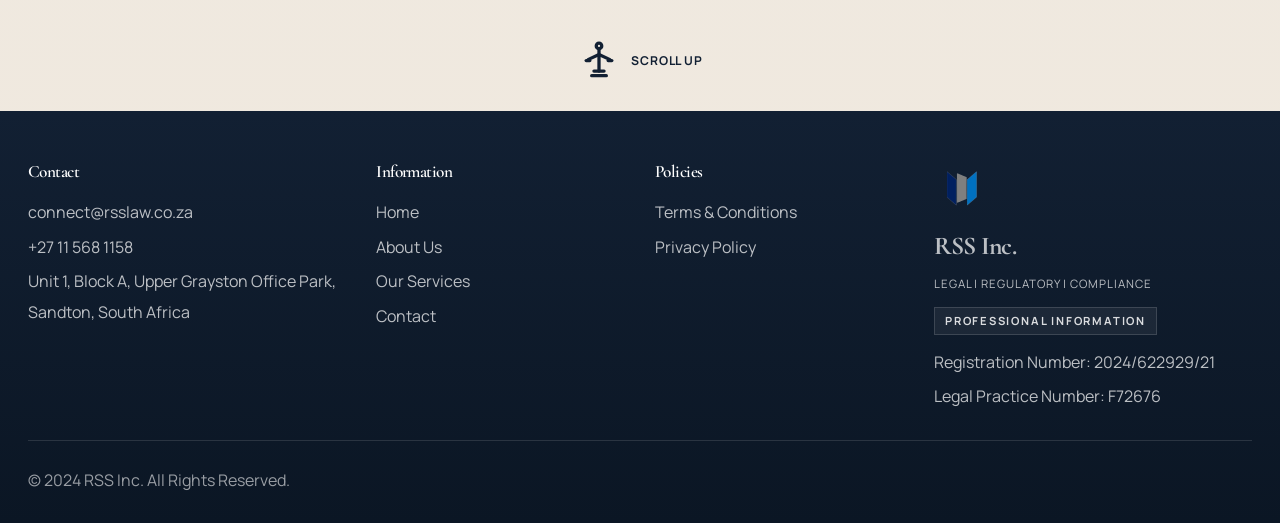
==== commit 8c19120e: "Replace image placeholders with real images on about and index pages; enhance layout and styling for" ====
--- a/about.html
+++ b/about.html
@@ -56,19 +56,8 @@
               <p>Our work is built around legal precision, institutional credibility, and practical implementation within the client's operating environment.</p>
             </div>
 
-            <figure class="image-placeholder image-placeholder-dark image-placeholder-compact section-shell">
-              <div class="image-placeholder-media">
-                <span class="placeholder-label">Image Placeholder</span>
-                <div class="placeholder-grid" aria-hidden="true">
-                  <span>Partner Portrait</span>
-                  <span>Team Detail</span>
-                </div>
-              </div>
-              <figcaption class="image-placeholder-caption">
-                <h3>About-page leadership photography belongs here.</h3>
-                <p>Use a formal partner, founder, or team image with restrained styling and credible visual tone.</p>
-                <span class="placeholder-note">Preferred crop: portrait 4:5.</span>
-              </figcaption>
+            <figure class="hero-panel-image">
+              <img src="images/heroa.png" alt="RSS Inc. — firm leadership" loading="eager">
             </figure>
           </div>
         </div>
@@ -191,19 +180,8 @@
               <a class="button-link" href="contact.html">Speak With Our Team</a>
             </div>
 
-            <figure class="image-placeholder section-shell reveal fade-left">
-              <div class="image-placeholder-media">
-                <span class="placeholder-label advisory-pill">Image Placeholder</span>
-                <div class="placeholder-grid" aria-hidden="true">
-                  <span>Consultation Room</span>
-                  <span>Advisory Session</span>
-                </div>
-              </div>
-              <figcaption class="image-placeholder-caption">
-                <h3>Supporting advisory photography belongs here.</h3>
-                <p>Use a real consultation or meeting image that shows focus, professionalism, and calm interaction.</p>
-                <span class="placeholder-note">Preferred crop: landscape 3:2.</span>
-              </figcaption>
+            <figure class="advisory-image reveal fade-left">
+              <img src="images/adsec.png" alt="RSS Inc. — advisory consultation" loading="lazy">
             </figure>
 
             <div class="intro-card section-shell client-expectations-card reveal fade-up">
--- a/styles.css
+++ b/styles.css
@@ -22,7 +22,7 @@
   --radius-sm: 2px;
   --radius-md: 3px;
   --radius-lg: 4px;
-  --container: min(1240px, calc(100vw - 56px));
+  --container: min(1340px, calc(100vw - 56px));
   --container-wide: min(1340px, calc(100vw - 56px));
   --content: 760px;
   --transition: 220ms ease;
@@ -514,15 +514,16 @@
 }
 
 .intro-grid.intro-grid-featured {
-  grid-template-columns: 1fr;
-  gap: 34px;
+  grid-template-columns: 1fr 1fr;
+  gap: 72px;
+  align-items: center;
 }
 
 .intro-copy-wide {
   width: 100%;
   max-width: none;
-  justify-items: center;
-  text-align: center;
+  justify-items: start;
+  text-align: left;
 }
 
 .intro-copy-wide h2,
@@ -534,18 +535,18 @@
 }
 
 .intro-copy-wide .content-list {
-  justify-self: center;
-  justify-items: center;
-  text-align: center;
+  justify-self: start;
+  justify-items: start;
+  text-align: left;
 }
 
 .intro-copy-wide .content-list li {
-  width: fit-content;
+  width: auto;
   max-width: 100%;
 }
 
 .intro-copy-wide .button-link {
-  justify-self: center;
+  justify-self: start;
 }
 
 .stack-layout-inline {
@@ -1010,6 +1011,120 @@
 .about-layout .about-copy {
   justify-items: center;
   text-align: center;
+}
+
+/* ── Custom cursor ───────────────────────────────────────────── */
+@media (pointer: fine) {
+  * { cursor: none !important; }
+
+  .cursor-dot {
+    position: fixed;
+    top: 0;
+    left: 0;
+    width: 6px;
+    height: 6px;
+    border-radius: 50%;
+    background: var(--accent);
+    pointer-events: none;
+    z-index: 9999;
+    transform: translate(-50%, -50%);
+    transition: opacity 0.2s, background 0.25s;
+    will-change: transform;
+  }
+
+  .cursor-ring {
+    position: fixed;
+    top: 0;
+    left: 0;
+    width: 36px;
+    height: 36px;
+    border-radius: 50%;
+    border: 1.5px solid var(--accent);
+    pointer-events: none;
+    z-index: 9998;
+    transform: translate(-50%, -50%);
+    opacity: 0.65;
+    transition: opacity 0.2s, width 0.2s, height 0.2s, border-color 0.25s;
+    will-change: transform;
+  }
+
+  /* On dark backgrounds — switch to white */
+  .cursor-dot.is-on-dark {
+    background: #ffffff;
+  }
+
+  .cursor-ring.is-on-dark {
+    border-color: rgba(255, 255, 255, 0.8);
+    opacity: 0.75;
+  }
+
+  /* Expand ring over links/buttons */
+  .cursor-ring.is-hovering {
+    width: 52px;
+    height: 52px;
+    opacity: 0.9;
+    border-color: var(--accent-deep);
+  }
+
+  .cursor-ring.is-on-dark.is-hovering {
+    border-color: rgba(255, 255, 255, 0.95);
+  }
+
+  /* Hide when mouse leaves window */
+  .cursor-dot.is-hidden,
+  .cursor-ring.is-hidden {
+    opacity: 0;
+  }
+}
+
+/* ── Real images replacing placeholders ─────────────────────── */
+.hero-panel-image {
+  grid-area: image;
+  align-self: stretch;
+  width: 100%;
+  margin: 0;
+  overflow: hidden;
+  min-height: 520px;
+}
+
+.hero-panel-image img {
+  width: 100%;
+  height: 100%;
+  object-fit: cover;
+  object-position: center top;
+  display: block;
+}
+
+.stack-image {
+  width: 100%;
+  min-height: 460px;
+  overflow: hidden;
+  margin: 0;
+  flex: 1;
+  border-radius: var(--radius-md);
+}
+
+.stack-image img {
+  width: 100%;
+  height: 100%;
+  object-fit: cover;
+  object-position: center;
+  display: block;
+}
+
+.advisory-image {
+  margin: 0;
+  overflow: hidden;
+  width: 100%;
+}
+
+.advisory-image img {
+  width: 100%;
+  height: 100%;
+  object-fit: cover;
+  object-position: center;
+  display: block;
+  min-height: 360px;
 }
 
 /* ── Our Approach section ───────────────────────────────────── */
@@ -2978,6 +3093,7 @@
   .hero-grid,
   .page-hero .page-hero-grid,
   .intro-grid,
+  .intro-grid.intro-grid-featured,
   .stack-layout-inline,
   .about-layout,
   .contact-grid,
